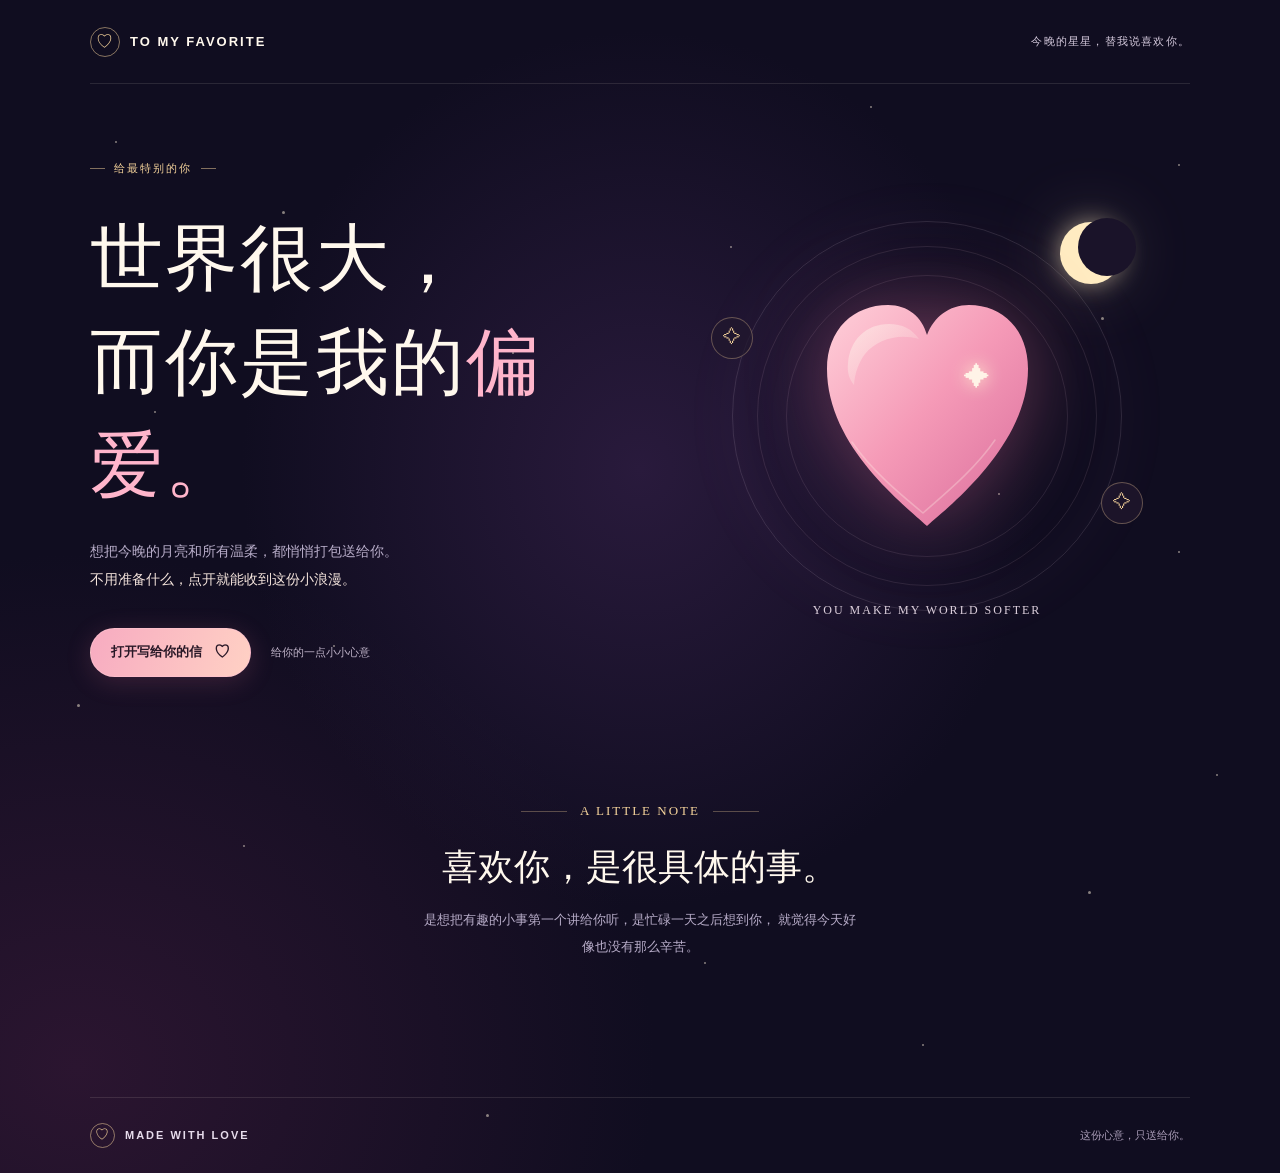
==== index.html @ 33c18d9c "Add files via upload" ====
<!doctype html>
<html lang="zh-CN">
  <head>
    <meta charset="utf-8">
    <meta name="viewport" content="width=device-width, initial-scale=1">
    <meta name="theme-color" content="#100d20">
    <meta
      name="description"
      content="给最喜欢的你，一封没有期限的情书。"
    >
    <meta property="og:type" content="website">
    <meta property="og:locale" content="zh_CN">
    <meta property="og:title" content="给最喜欢的你 · 一封情书">
    <meta property="og:description" content="世界很大，而你是我的偏爱。打开这封信，收下一点只属于你的浪漫。">
    <meta name="twitter:card" content="summary">
    <meta name="twitter:title" content="给最喜欢的你 · 一封情书">
    <meta name="twitter:description" content="世界很大，而你是我的偏爱。打开这封信，收下一点只属于你的浪漫。">
    <link rel="icon" type="image/svg+xml" href="./favicon.svg">
    <title>给最喜欢的你 · 一封情书</title>
    <style>
      :root {
        color-scheme: dark;
        --night: #100d20;
        --night-soft: #17132a;
        --cream: #fff8ed;
        --muted: #b8adc9;
        --pink: #ffb5cb;
        --rose: #f278a2;
        --gold: #f5d39b;
      }

      *,
      *::before,
      *::after {
        box-sizing: border-box;
      }

      html {
        scroll-behavior: smooth;
      }

      body {
        min-width: 320px;
        min-height: 100vh;
        margin: 0;
        overflow-x: hidden;
        background:
          radial-gradient(ellipse at 50% 40%, #291a3c 0, transparent 44%),
          radial-gradient(ellipse at 6% 91%, #2b1530 0, transparent 34%),
          var(--night);
        color: var(--cream);
        font-family:
          "PingFang SC", "Microsoft YaHei", "Noto Sans CJK SC", sans-serif;
        -webkit-font-smoothing: antialiased;
      }

      button,
      a {
        font: inherit;
      }

      button {
        color: inherit;
      }

      a {
        color: inherit;
        text-decoration: none;
      }

      .page {
        position: relative;
        isolation: isolate;
        min-height: 100vh;
        overflow: hidden;
      }

      .starfield {
        position: absolute;
        z-index: -1;
        inset: 0;
        overflow: hidden;
        pointer-events: none;
      }

      .starfield i {
        position: absolute;
        width: var(--size, 2px);
        height: var(--size, 2px);
        border-radius: 50%;
        background: #fff4de;
        opacity: var(--opacity, 0.5);
        animation: twinkle var(--duration, 3s) ease-in-out infinite alternate;
        animation-delay: var(--delay, 0s);
      }

      .starfield i:nth-child(1) { top: 12%; left: 9%; --size: 2px; --duration: 2.9s; }
      .starfield i:nth-child(2) { top: 18%; left: 22%; --size: 3px; --duration: 3.7s; }
      .starfield i:nth-child(3) { top: 9%; left: 68%; --size: 2px; --duration: 2.6s; }
      .starfield i:nth-child(4) { top: 27%; left: 86%; --size: 3px; --duration: 3.1s; }
      .starfield i:nth-child(5) { top: 35%; left: 12%; --size: 2px; --duration: 3.4s; }
      .starfield i:nth-child(6) { top: 47%; left: 92%; --size: 2px; --duration: 2.7s; }
      .starfield i:nth-child(7) { top: 60%; left: 6%; --size: 3px; --duration: 3.9s; }
      .starfield i:nth-child(8) { top: 72%; left: 19%; --size: 2px; --duration: 3s; }
      .starfield i:nth-child(9) { top: 76%; left: 85%; --size: 3px; --duration: 2.8s; }
      .starfield i:nth-child(10) { top: 89%; left: 72%; --size: 2px; --duration: 3.5s; }
      .starfield i:nth-child(11) { top: 42%; left: 78%; --size: 2px; --duration: 4.2s; }
      .starfield i:nth-child(12) { top: 95%; left: 38%; --size: 3px; --duration: 2.7s; }
      .starfield i:nth-child(13) { top: 14%; left: 92%; --size: 2px; --duration: 3.8s; }
      .starfield i:nth-child(14) { top: 55%; left: 26%; --size: 2px; --duration: 3.2s; }
      .starfield i:nth-child(15) { top: 30%; left: 40%; --size: 2px; --duration: 2.4s; }
      .starfield i:nth-child(16) { top: 82%; left: 55%; --size: 2px; --duration: 3.6s; }
      .starfield i:nth-child(17) { top: 21%; left: 57%; --size: 2px; --duration: 2.8s; }
      .starfield i:nth-child(18) { top: 66%; left: 95%; --size: 2px; --duration: 4.1s; }

      .petal {
        position: fixed;
        top: -8vh;
        left: var(--left);
        z-index: -1;
        width: var(--size);
        height: calc(var(--size) * 0.68);
        border-radius: 100% 0 100% 0;
        background: linear-gradient(135deg, #ffe3dfd9, #ee9abb78);
        box-shadow: 0 0 12px #f4b4cc36;
        opacity: 0;
        animation: petal-fall var(--duration) linear var(--delay) infinite;
        pointer-events: none;
      }

      .petal--one {
        --left: 12%;
        --size: 10px;
        --duration: 19s;
        --delay: -4s;
      }

      .petal--two {
        --left: 28%;
        --size: 7px;
        --duration: 24s;
        --delay: -15s;
      }

      .petal--three {
        --left: 46%;
        --size: 11px;
        --duration: 22s;
        --delay: -9s;
      }

      .petal--four {
        --left: 63%;
        --size: 8px;
        --duration: 26s;
        --delay: -19s;
      }

      .petal--five {
        --left: 79%;
        --size: 10px;
        --duration: 21s;
        --delay: -12s;
      }

      .petal--six {
        --left: 94%;
        --size: 7px;
        --duration: 25s;
        --delay: -6s;
      }

      @keyframes petal-fall {
        0% {
          opacity: 0;
          transform: translate3d(0, -5vh, 0) rotate(0deg);
        }
        12% { opacity: 0.7; }
        50% {
          transform: translate3d(35px, 52vh, 0) rotate(210deg);
        }
        88% { opacity: 0.5; }
        100% {
          opacity: 0;
          transform: translate3d(-24px, 112vh, 0) rotate(390deg);
        }
      }

      .shooting-star {
        position: absolute;
        top: var(--top, 21%);
        left: var(--left, 70%);
        width: var(--length, 78px);
        height: 1px;
        background: linear-gradient(90deg, transparent, #fff3d9);
        opacity: 0;
        transform: rotate(var(--angle, -35deg));
        animation: shooting-star var(--duration, 12s) ease-in-out infinite;
        animation-delay: var(--delay, 0s);
        pointer-events: none;
      }

      .shooting-star--two {
        --top: 34%;
        --left: 17%;
        --length: 60px;
        --angle: 38deg;
        --duration: 15s;
        --delay: -5s;
        --travel-x: 205px;
        --travel-y: 125px;
      }

      .shooting-star--three {
        --top: 57%;
        --left: 78%;
        --length: 92px;
        --duration: 17s;
        --delay: -9s;
        --travel-x: -215px;
        --travel-y: 145px;
      }

      .shooting-star--four {
        --top: 81%;
        --left: 45%;
        --length: 54px;
        --angle: 38deg;
        --duration: 19s;
        --delay: -13s;
        --travel-x: 170px;
        --travel-y: 105px;
      }

      .shooting-star::after {
        position: absolute;
        top: -2px;
        right: 0;
        width: 5px;
        height: 5px;
        border-radius: 50%;
        background: #fff4da;
        box-shadow: 0 0 12px 3px #ffe6bf;
        content: "";
      }

      @keyframes shooting-star {
        0%,
        73% { opacity: 0; transform: translate(0, 0) rotate(var(--angle, -35deg)); }
        75% { opacity: 1; }
        81% {
          opacity: 0;
          transform: translate(var(--travel-x, -190px), var(--travel-y, 130px)) rotate(var(--angle, -35deg));
        }
        100% { opacity: 0; }
      }

      @keyframes twinkle {
        from { opacity: 0.2; transform: scale(0.75); }
        to { opacity: 0.95; transform: scale(1.25); }
      }

      .site-header,
      .hero,
      .footer {
        width: min(1100px, calc(100% - 64px));
        margin-inline: auto;
      }

      .site-header {
        display: flex;
        min-height: 84px;
        align-items: center;
        justify-content: space-between;
        border-bottom: 1px solid #fff2e41c;
      }

      .wordmark {
        display: inline-flex;
        align-items: center;
        gap: 10px;
        color: var(--cream);
        font-size: 13px;
        font-weight: 600;
        letter-spacing: 2px;
      }

      .wordmark-symbol {
        display: grid;
        width: 30px;
        height: 30px;
        place-items: center;
        border: 1px solid #f5d39b85;
        border-radius: 50%;
        color: var(--gold);
        font-family: Georgia, serif;
        font-size: 17px;
        font-weight: 400;
      }

      .header-note {
        color: #d4c9dc;
        font-size: 11px;
        letter-spacing: 1.2px;
      }

      .hero {
        display: grid;
        min-height: 660px;
        grid-template-columns: 1fr 0.96fr;
        align-items: center;
        gap: 26px;
        padding-block: 45px 64px;
      }

      .hero-copy {
        position: relative;
        z-index: 1;
        padding-block: 26px;
        animation: gentle-arrival 900ms both;
      }

      .hero-copy > * {
        animation: gentle-arrival 800ms both;
      }

      .hero-copy > :nth-child(1) { animation-delay: 80ms; }
      .hero-copy > :nth-child(2) { animation-delay: 180ms; }
      .hero-copy > :nth-child(3) { animation-delay: 300ms; }
      .hero-copy > :nth-child(4) { animation-delay: 420ms; }

      @keyframes gentle-arrival {
        from {
          opacity: 0;
          transform: translateY(14px);
        }
        to {
          opacity: 1;
          transform: translateY(0);
        }
      }

      .eyebrow {
        display: inline-flex;
        align-items: center;
        gap: 9px;
        margin: 0;
        color: var(--gold);
        font-size: 11px;
        letter-spacing: 2px;
      }

      .eyebrow::before,
      .eyebrow::after {
        width: 15px;
        height: 1px;
        background: #f5d39b80;
        content: "";
      }

      h1 {
        margin: 31px 0 19px;
        color: var(--cream);
        font-family: "Songti SC", "STSong", "Noto Serif CJK SC", serif;
        font-size: clamp(45px, 6.1vw, 73px);
        font-weight: 500;
        letter-spacing: 0.03em;
        line-height: 1.42;
      }

      h1 span {
        color: var(--pink);
      }

      .hero-description {
        max-width: 365px;
        margin: 0;
        color: var(--muted);
        font-size: 14px;
        line-height: 2;
      }

      .hero-description strong {
        color: #f4e4dc;
        font-weight: 500;
      }

      .hero-actions {
        display: flex;
        align-items: center;
        gap: 20px;
        margin-top: 35px;
      }

      .letter-button {
        display: inline-flex;
        min-height: 49px;
        align-items: center;
        justify-content: center;
        gap: 12px;
        padding: 0 20px;
        border: 1px solid #ffc3d1a3;
        border-radius: 999px;
        background: linear-gradient(110deg, #f7abc1, #ffd1c4);
        box-shadow: 0 5px 26px #ee7c9b2c;
        color: #291827;
        cursor: pointer;
        font-size: 13px;
        font-weight: 600;
        transition:
          transform 180ms ease,
          box-shadow 180ms ease;
      }

      .letter-button:hover {
        transform: translateY(-2px);
        box-shadow: 0 8px 32px #ee7c9b4d;
      }

      .letter-button span {
        font-size: 16px;
      }

      .hero-hint {
        color: #c1b5ca;
        font-size: 11px;
      }

      .artwork {
        position: relative;
        display: grid;
        min-height: 450px;
        place-items: center;
      }

      .halo {
        position: absolute;
        width: min(88%, 390px);
        aspect-ratio: 1;
        border: 1px solid #f7d7ed22;
        border-radius: 50%;
        box-shadow:
          0 0 65px #ef9fc30a,
          inset 0 0 60px #ef9fc30a;
        animation: halo-breathe 6s ease-in-out infinite;
      }

      @keyframes halo-breathe {
        0%,
        100% {
          opacity: 0.65;
          transform: scale(0.98);
        }
        50% {
          opacity: 1;
          transform: scale(1.025);
        }
      }

      .halo::before,
      .halo::after {
        position: absolute;
        border: 1px solid #f7d7ed1a;
        border-radius: 50%;
        content: "";
        inset: 24px;
      }

      .halo::after {
        inset: 53px;
      }

      .moon {
        position: absolute;
        top: 7%;
        right: 13%;
        width: 62px;
        height: 62px;
        border-radius: 50%;
        background: #ffebc1;
        box-shadow:
          0 0 24px #ffebc18c,
          0 0 75px #ffebc139;
      }

      .moon::after {
        position: absolute;
        top: -4px;
        left: 18px;
        width: 58px;
        height: 58px;
        border-radius: 50%;
        background: #1a1329;
        content: "";
      }

      .heart-wrap {
        position: relative;
        z-index: 1;
        display: grid;
        width: 240px;
        height: 270px;
        place-items: center;
        animation: heart-float 5s ease-in-out infinite;
      }

      .heart-wrap svg {
        width: 100%;
        height: 100%;
        overflow: visible;
        filter: drop-shadow(0 0 40px #f178a161);
      }

      .heart-glint {
        position: absolute;
        top: 30%;
        right: 23%;
        width: 28px;
        height: 28px;
        color: #fff3e7;
        font-size: 26px;
        text-shadow: 0 0 17px #fff0d1;
      }

      .float-star {
        position: absolute;
        z-index: 2;
        display: grid;
        width: 42px;
        height: 42px;
        place-items: center;
        border: 1px solid #f5d39b55;
        border-radius: 50%;
        background: #21182dbb;
        color: var(--gold);
        cursor: pointer;
        font-size: 18px;
        transition:
          transform 160ms ease,
          background 160ms ease,
          box-shadow 160ms ease;
      }

      .float-star:hover,
      .float-star:focus-visible {
        transform: scale(1.15);
        background: #493047;
        box-shadow: 0 0 22px #f5d39b3d;
        outline: none;
      }

      .float-star--one {
        top: 28%;
        left: 9%;
      }

      .float-star--two {
        right: 9%;
        bottom: 26%;
      }

      .art-caption {
        position: absolute;
        bottom: 5%;
        left: 50%;
        width: max-content;
        color: #ddd0dd;
        font-family: Georgia, "Songti SC", serif;
        font-size: 12px;
        letter-spacing: 2px;
        transform: translateX(-50%);
      }

      .star-message {
        position: absolute;
        z-index: 3;
        top: 15%;
        left: 50%;
        width: max-content;
        max-width: min(250px, 75vw);
        padding: 10px 14px;
        border: 1px solid #f5d39b4d;
        border-radius: 6px;
        background: #21182df2;
        color: var(--cream);
        font-size: 12px;
        line-height: 1.7;
        opacity: 0;
        pointer-events: none;
        transform: translate(-50%, 7px);
        transition:
          opacity 180ms ease,
          transform 180ms ease;
      }

      .star-message.is-visible {
        opacity: 1;
        transform: translate(-50%, 0);
      }

      .star-message::before {
        margin-right: 7px;
        color: var(--gold);
        content: "✦";
      }

      .star-message::after {
        margin-left: 7px;
        color: var(--pink);
        content: "♡";
      }

      @keyframes heart-float {
        0%,
        100% { transform: translateY(0) rotate(-3deg); }
        50% { transform: translateY(-12px) rotate(1deg); }
      }

      .letter-section {
        display: grid;
        min-height: 330px;
        place-items: center;
        padding: 0 24px 100px;
        text-align: center;
      }

      .letter-card {
        position: relative;
        width: min(590px, 100%);
        padding: 0;
        border: 0;
        background: transparent;
        color: var(--cream);
        text-align: center;
      }

      .letter-rule {
        display: flex;
        align-items: center;
        justify-content: center;
        gap: 13px;
        color: var(--gold);
        font-family: Georgia, serif;
        font-size: 13px;
        letter-spacing: 2px;
      }

      .letter-rule::before,
      .letter-rule::after {
        width: 46px;
        height: 1px;
        background: #f5d39b50;
        content: "";
      }

      .letter-card h2 {
        margin: 24px 0 14px;
        font-family: "Songti SC", "STSong", "Noto Serif CJK SC", serif;
        font-size: clamp(27px, 4vw, 36px);
        font-weight: 500;
      }

      .letter-card p {
        max-width: 440px;
        margin: 0 auto;
        color: var(--muted);
        font-size: 13px;
        line-height: 2.1;
      }

      .footer {
        display: flex;
        min-height: 76px;
        align-items: center;
        justify-content: space-between;
        gap: 16px;
        border-top: 1px solid #fff2e41c;
        color: #a89bb6;
        font-size: 11px;
      }

      .footer .wordmark {
        color: #e7dcec;
        font-size: 11px;
      }

      .footer .wordmark-symbol {
        width: 25px;
        height: 25px;
        font-size: 14px;
      }

      .letter-dialog {
        width: min(490px, calc(100% - 34px));
        max-width: none;
        max-height: min(84vh, 720px);
        padding: 0;
        overflow: auto;
        border: 1px solid #f8c5d255;
        border-radius: 13px;
        background:
          radial-gradient(ellipse at 50% 0%, #65445b7a, transparent 58%),
          #1a1429;
        box-shadow: 0 26px 100px #05030ccc;
        color: var(--cream);
      }

      .letter-dialog::backdrop {
        background: #080610d9;
        backdrop-filter: blur(6px);
      }

      .letter-dialog-inner {
        position: relative;
        padding: 42px clamp(24px, 8vw, 47px) 38px;
        text-align: center;
      }

      .envelope-scene {
        display: grid;
        min-height: 245px;
        place-items: center;
        opacity: 1;
        transform: translateY(0) scale(1);
        transition:
          opacity 280ms ease,
          transform 280ms ease;
      }

      .envelope {
        position: relative;
        width: min(280px, 82vw);
        height: 174px;
        perspective: 800px;
        filter: drop-shadow(0 18px 26px #08061070);
      }

      .envelope-paper {
        position: absolute;
        z-index: 1;
        right: 13%;
        bottom: 12px;
        left: 13%;
        display: grid;
        height: 125px;
        align-content: start;
        justify-items: center;
        gap: 14px;
        padding-top: 20px;
        border: 1px solid #f4dce6;
        border-radius: 3px 3px 0 0;
        background: linear-gradient(150deg, #fffaf3, #f2dce7);
        color: #704353;
        transform: translateY(0);
        transition: transform 650ms cubic-bezier(0.2, 0.75, 0.3, 1);
      }

      .envelope-paper span {
        font-family: "Songti SC", "STSong", serif;
        font-size: 19px;
      }

      .envelope-paper i {
        width: 55%;
        height: 1px;
        background: #c89aa9;
      }

      .envelope-postmark {
        position: absolute;
        top: 12px;
        right: 12px;
        display: grid;
        width: 27px;
        height: 27px;
        place-items: center;
        border: 1px solid #bc5478a8;
        border-radius: 50%;
        color: #bc5478;
        font-family: Georgia, serif;
        font-size: 12px;
        transform: rotate(12deg);
      }

      .envelope-back {
        position: absolute;
        z-index: 2;
        inset: 34px 0 0;
        border-radius: 4px;
        background: linear-gradient(145deg, #f0abc1, #df819f);
        clip-path: polygon(0 0, 50% 48%, 100% 0, 100% 100%, 0 100%);
      }

      .envelope-front {
        position: absolute;
        z-index: 3;
        inset: 34px 0 0;
        overflow: hidden;
        border-radius: 4px;
        background: linear-gradient(155deg, #ffc4cf, #ed9bb6);
        clip-path: polygon(0 0, 50% 54%, 100% 0, 100% 100%, 0 100%);
      }

      .envelope-front::after {
        position: absolute;
        top: -48%;
        left: 50%;
        width: 1px;
        height: 130%;
        background: #a9517552;
        content: "";
        transform: rotate(45deg);
      }

      .envelope-flap {
        position: absolute;
        z-index: 4;
        top: 34px;
        left: 0;
        width: 100%;
        height: 86px;
        border-radius: 4px 4px 0 0;
        background: linear-gradient(140deg, #ffd1d4, #f6b4c4);
        clip-path: polygon(0 0, 100% 0, 50% 100%);
        transform: rotateX(0);
        transform-origin: top center;
        backface-visibility: hidden;
        transition:
          transform 500ms ease,
          z-index 0ms 250ms;
      }

      .envelope-seal {
        position: absolute;
        z-index: 5;
        top: 87px;
        left: 50%;
        display: grid;
        width: 35px;
        height: 35px;
        place-items: center;
        border: 1px solid #fff0e9a8;
        border-radius: 50%;
        background: #bc5478;
        color: #fff5ec;
        font-family: Georgia, serif;
        font-size: 17px;
        transform: translateX(-50%);
        transition:
          opacity 180ms ease,
          transform 300ms ease;
      }

      .letter-dialog[data-stage="flap-open"] .envelope-flap,
      .letter-dialog[data-stage="paper-rising"] .envelope-flap,
      .letter-dialog[data-stage="revealed"] .envelope-flap {
        z-index: 0;
        transform: rotateX(180deg);
        transition:
          transform 500ms ease,
          z-index 0ms;
      }

      .letter-dialog[data-stage="flap-open"] .envelope-seal,
      .letter-dialog[data-stage="paper-rising"] .envelope-seal,
      .letter-dialog[data-stage="revealed"] .envelope-seal {
        opacity: 0;
        transform: translate(-50%, 8px) scale(0.75);
      }

      .letter-dialog[data-stage="paper-rising"] .envelope-paper,
      .letter-dialog[data-stage="revealed"] .envelope-paper {
        transform: translateY(-88px);
      }

      .letter-dialog[data-stage="revealed"] .envelope-scene {
        position: absolute;
        z-index: 0;
        inset: 35px 0 auto;
        min-height: 190px;
        pointer-events: none;
        opacity: 0;
        transform: translateY(-14px) scale(0.94);
      }

      .letter-content {
        position: relative;
        z-index: 1;
        max-height: 0;
        overflow: hidden;
        opacity: 0;
        transform: translateY(12px);
        transition:
          max-height 700ms ease,
          opacity 420ms ease,
          transform 420ms ease;
      }

      .letter-dialog[data-stage="revealed"] .letter-content {
        max-height: 1400px;
        opacity: 1;
        transform: translateY(0);
      }

      .close-dialog {
        position: absolute;
        z-index: 2;
        top: 13px;
        right: 15px;
        display: grid;
        width: 34px;
        height: 34px;
        place-items: center;
        border: 1px solid #fff2e433;
        border-radius: 50%;
        background: transparent;
        color: #e5dbe8;
        cursor: pointer;
        font-size: 19px;
      }

      .letter-seal {
        display: grid;
        width: 45px;
        height: 45px;
        margin: 0 auto 20px;
        place-items: center;
        border: 1px solid #f5d39b88;
        border-radius: 50%;
        color: var(--pink);
        font-family: Georgia, serif;
        font-size: 20px;
      }

      .letter-dialog .letter-kicker {
        margin: 0 0 13px;
        color: var(--gold);
        font-size: 10px;
        letter-spacing: 2.5px;
      }

      .letter-date {
        margin: -3px 0 21px;
        color: #a99bb2;
        font-size: 10px;
        letter-spacing: 1.1px;
      }

      .letter-dialog h2 {
        margin: 0 0 26px;
        font-family: "Songti SC", "STSong", "Noto Serif CJK SC", serif;
        font-size: 28px;
        font-weight: 500;
      }

      .letter-body {
        color: #e2d6e5;
        font-family: "Songti SC", "STSong", "Noto Serif CJK SC", serif;
        font-size: 14px;
        line-height: 2.3;
        text-align: left;
      }

      .letter-body p {
        margin: 0 0 15px;
      }

      .letter-signature {
        margin-top: 24px;
        color: var(--pink);
        font-family: "Songti SC", "STSong", serif;
        font-size: 15px;
        line-height: 1.9;
        text-align: right;
      }

      .letter-signature span {
        color: #aa9ab5;
        font-size: 11px;
      }

      .dialog-heart {
        display: inline-block;
        margin-top: 13px;
        color: var(--pink);
        font-size: 18px;
        animation: heartbeat 1.8s ease-in-out infinite;
      }

      .keep-note {
        display: flex;
        min-height: 42px;
        align-items: center;
        justify-content: center;
        gap: 8px;
        margin: 25px auto 0;
        padding: 0 16px;
        border: 1px solid #f5b7ca6b;
        border-radius: 999px;
        background: #f5b7ca12;
        color: #ffd6e0;
        cursor: pointer;
        font-size: 12px;
        transition:
          background 180ms ease,
          transform 180ms ease;
      }

      .keep-note:hover {
        transform: translateY(-2px);
        background: #f5b7ca24;
      }

      .keep-note:disabled {
        cursor: default;
      }

      .heart-burst {
        position: fixed;
        z-index: 20;
        color: var(--pink);
        font-size: 18px;
        pointer-events: none;
        animation: heart-burst 900ms ease-out forwards;
      }

      @keyframes heart-burst {
        0% { opacity: 0; transform: translate(0, 0) scale(0.5) rotate(0); }
        18% { opacity: 1; }
        100% { opacity: 0; transform: translate(var(--drift), -85px) scale(1.2) rotate(var(--turn)); }
      }

      @keyframes heartbeat {
        0%,
        100% { transform: scale(1); }
        12% { transform: scale(1.2); }
        24% { transform: scale(1); }
        36% { transform: scale(1.13); }
      }

      @media (max-width: 720px) {
        .site-header,
        .hero,
        .footer {
          width: calc(100% - 40px);
        }

        .site-header {
          min-height: 68px;
        }

        .header-note {
          font-size: 10px;
          letter-spacing: 0.4px;
        }

        .hero {
          min-height: auto;
          grid-template-columns: 1fr;
          gap: 1px;
          padding-block: 62px 20px;
        }

        .hero-copy {
          padding: 0;
          text-align: center;
        }

        .hero-description {
          margin-inline: auto;
        }

        h1 {
          margin-block: 25px 16px;
          font-size: clamp(41px, 10.5vw, 65px);
          letter-spacing: 0.02em;
        }

        .hero-actions {
          justify-content: center;
          margin-top: 27px;
        }

        .artwork {
          min-height: 370px;
        }

        .halo {
          width: min(78%, 330px);
        }

        .heart-wrap {
          width: 207px;
          height: 232px;
        }

        .moon {
          right: 16%;
          width: 48px;
          height: 48px;
        }

        .moon::after {
          left: 14px;
          width: 45px;
          height: 45px;
        }

        .float-star--one {
          left: 7%;
        }

        .float-star--two {
          right: 7%;
        }

        .letter-section {
          min-height: 300px;
          padding-bottom: 75px;
        }
      }

      @media (max-width: 400px) {
        .site-header,
        .hero,
        .footer {
          width: calc(100% - 32px);
        }

        .hero-actions {
          flex-direction: column;
          gap: 12px;
        }

        .artwork {
          min-height: 335px;
        }

        .heart-wrap {
          width: 185px;
          height: 213px;
        }

        .footer {
          align-items: flex-start;
          flex-direction: column;
          justify-content: center;
          padding-block: 18px;
        }
      }

    </style>
  </head>
  <body>
    <div class="page">
      <div class="starfield" aria-hidden="true">
        <i></i><i></i><i></i><i></i><i></i><i></i>
        <i></i><i></i><i></i><i></i><i></i><i></i>
        <i></i><i></i><i></i><i></i><i></i><i></i>
        <span class="petal petal--one"></span>
        <span class="petal petal--two"></span>
        <span class="petal petal--three"></span>
        <span class="petal petal--four"></span>
        <span class="petal petal--five"></span>
        <span class="petal petal--six"></span>
        <span class="shooting-star shooting-star--one"></span>
        <span class="shooting-star shooting-star--two"></span>
        <span class="shooting-star shooting-star--three"></span>
        <span class="shooting-star shooting-star--four"></span>
      </div>

      <header class="site-header">
        <a class="wordmark" href="#top" aria-label="回到首页">
          <span class="wordmark-symbol" aria-hidden="true">♡</span>
          <span>TO MY FAVORITE</span>
        </a>
        <span class="header-note">今晚的星星，替我说喜欢你。</span>
      </header>

      <main id="top">
        <section class="hero" aria-labelledby="hero-title">
          <div class="hero-copy">
            <p class="eyebrow">给最特别的你</p>
            <h1 id="hero-title">世界很大，<br>而你是我的<span>偏爱。</span></h1>
            <p class="hero-description">
              想把今晚的月亮和所有温柔，都悄悄打包送给你。<br>
              <strong>不用准备什么，点开就能收到这份小浪漫。</strong>
            </p>
            <div class="hero-actions">
              <button class="letter-button" type="button" id="open-letter">
                打开写给你的信 <span aria-hidden="true">♡</span>
              </button>
              <span class="hero-hint">给你的一点小小心意</span>
            </div>
          </div>

          <div class="artwork">
            <div class="halo" aria-hidden="true"></div>
            <div class="moon" aria-hidden="true"></div>
            <div class="heart-wrap" aria-hidden="true">
              <svg viewBox="0 0 240 270" role="presentation">
                <defs>
                  <linearGradient id="heart-gradient" x1="0" x2="1" y1="0" y2="1">
                    <stop offset="0%" stop-color="#ffd0d9" />
                    <stop offset="48%" stop-color="#f59ab7" />
                    <stop offset="100%" stop-color="#d96c9b" />
                  </linearGradient>
                  <linearGradient id="shine-gradient" x1="0" x2="1" y1="0" y2="1">
                    <stop offset="0%" stop-color="#fff8ed" stop-opacity=".72" />
                    <stop offset="100%" stop-color="#fff8ed" stop-opacity="0" />
                  </linearGradient>
                </defs>
                <path
                  d="M120 245C99 225 20 166 20 88 20 48 47 24 81 24c20 0 34 12 39 30 7-18 22-30 42-30 34 0 59 25 59 64 0 75-77 136-101 157Z"
                  fill="url(#heart-gradient)"
                />
                <path
                  d="M41 82c2-23 18-39 41-39 13 0 23 5 30 15-20-6-42 0-54 15-6 8-10 18-11 31-5-6-7-13-6-22Z"
                  fill="url(#shine-gradient)"
                  opacity=".76"
                />
                <path
                  d="M45 161c19 28 48 52 71 71 24-21 53-45 72-73"
                  fill="none"
                  stroke="#fff4e8"
                  stroke-linecap="round"
                  stroke-opacity=".3"
                  stroke-width="1.5"
                />
              </svg>
              <span class="heart-glint">✦</span>
            </div>
            <button
              class="float-star float-star--one"
              type="button"
              data-message="希望你今天也有一个，被温柔接住的瞬间。"
              aria-label="点亮星星，看看一份小惊喜"
            >✧</button>
            <button
              class="float-star float-star--two"
              type="button"
              data-message="偷偷许个愿：以后每个重要日子，都陪你一起过。"
              aria-label="点亮另一颗星星，看看一份小惊喜"
            >✧</button>
            <div class="star-message" role="status" aria-live="polite"></div>
            <span class="art-caption">YOU MAKE MY WORLD SOFTER</span>
          </div>
        </section>

        <section class="letter-section" aria-labelledby="little-note-title">
          <div class="letter-card">
            <div class="letter-rule">A LITTLE NOTE</div>
            <h2 id="little-note-title">喜欢你，是很具体的事。</h2>
            <p>
              是想把有趣的小事第一个讲给你听，是忙碌一天之后想到你，
              就觉得今天好像也没有那么辛苦。
            </p>
          </div>
        </section>
      </main>

      <footer class="footer">
        <a class="wordmark" href="#top" aria-label="回到页面顶部">
          <span class="wordmark-symbol" aria-hidden="true">♡</span>
          <span>MADE WITH LOVE</span>
        </a>
        <span>这份心意，只送给你。</span>
      </footer>
    </div>

    <dialog class="letter-dialog" id="love-letter" aria-labelledby="letter-title">
      <div class="letter-dialog-inner">
        <button class="close-dialog" type="button" aria-label="关闭情书">×</button>
        <div class="envelope-scene" aria-hidden="true">
          <div class="envelope">
            <div class="envelope-paper">
              <span>给你的一封信</span><i></i><i></i><b class="envelope-postmark">♡</b>
            </div>
            <div class="envelope-back"></div>
            <div class="envelope-front"></div>
            <div class="envelope-flap"></div>
            <div class="envelope-seal">♡</div>
          </div>
        </div>
        <div class="letter-content" inert>
          <div class="letter-seal" aria-hidden="true">♡</div>
          <p class="letter-kicker">A LETTER FOR YOU</p>
          <h2 id="letter-title">给最喜欢的你</h2>
          <p class="letter-date">写于 <span id="letter-date"></span> · 仅此一份</p>
          <div class="letter-body">
            <p>见字如面：</p>
            <p>
              其实有些话，说出口会害羞，所以我把它们放进这封小小的信里。
            </p>
            <p>
              遇见你之后，普通的日子也变得闪闪发亮。会期待和你分享晚餐，
              分享路边的小花，还有那些没什么了不起、但只想说给你听的小事。
            </p>
            <p>
              我不太会说多么厉害的话，只想让你知道：你的开心值得被珍惜，
              你的疲惫可以有地方安放，而我的偏爱，今天和以后都会留给你。
            </p>
            <p>所以今天也要记得，你一直都很值得被爱。</p>
          </div>
          <div class="letter-signature">
            永远站在你这边的人<br>
            <span>此刻，和每一个想你的时刻</span>
          </div>
          <span class="dialog-heart" aria-hidden="true">♥</span>
          <button class="keep-note" type="button">
            把这颗心收好 <span aria-hidden="true">♡</span>
          </button>
        </div>
      </div>
    </dialog>

    <script>
      const letterDialog = document.querySelector("#love-letter");
      const openLetterButton = document.querySelector("#open-letter");
      const closeLetterButton = document.querySelector(".close-dialog");
      const letterContent = document.querySelector(".letter-content");
      const keepNoteButton = document.querySelector(".keep-note");
      const starMessage = document.querySelector(".star-message");
      let messageTimeout;
      let envelopeTimeout;
      let closeAfterBurstTimeout;

      document.querySelector("#letter-date").textContent =
        new Intl.DateTimeFormat("zh-CN", {
          year: "numeric",
          month: "long",
          day: "numeric",
        }).format(new Date());

      openLetterButton.addEventListener("click", () => {
        window.clearTimeout(envelopeTimeout);
        letterContent.inert = true;
        letterDialog.dataset.stage = "sealed";
        letterDialog.showModal();

        envelopeTimeout = window.setTimeout(() => {
          letterDialog.dataset.stage = "flap-open";
          envelopeTimeout = window.setTimeout(() => {
            letterDialog.dataset.stage = "paper-rising";
            envelopeTimeout = window.setTimeout(() => {
              letterDialog.dataset.stage = "revealed";
              letterContent.inert = false;
            }, 650);
          }, 480);
        }, 180);
      });

      closeLetterButton.addEventListener("click", () => {
        letterDialog.close();
      });

      keepNoteButton.addEventListener("click", () => {
        if (keepNoteButton.disabled) {
          return;
        }

        keepNoteButton.disabled = true;
        keepNoteButton.innerHTML = '收到啦，放进心里 <span aria-hidden="true">♥</span>';
        const buttonBounds = keepNoteButton.getBoundingClientRect();

        for (let index = 0; index < 7; index += 1) {
          const heart = document.createElement("span");
          heart.className = "heart-burst";
          heart.setAttribute("aria-hidden", "true");
          heart.textContent = index % 2 === 0 ? "♥" : "♡";
          heart.style.left = `${buttonBounds.left + buttonBounds.width / 2}px`;
          heart.style.top = `${buttonBounds.top + 8}px`;
          heart.style.setProperty("--drift", `${(index - 3) * 20}px`);
          heart.style.setProperty("--turn", `${(index - 3) * 18}deg`);
          document.body.append(heart);
          window.setTimeout(() => heart.remove(), 950);
        }

        window.clearTimeout(closeAfterBurstTimeout);
        closeAfterBurstTimeout = window.setTimeout(() => {
          letterDialog.close();
        }, 850);
      });

      letterDialog.addEventListener("close", () => {
        window.clearTimeout(envelopeTimeout);
        window.clearTimeout(closeAfterBurstTimeout);
        keepNoteButton.disabled = false;
        keepNoteButton.innerHTML = '把这颗心收好 <span aria-hidden="true">♡</span>';
        letterContent.inert = true;
        letterDialog.dataset.stage = "sealed";
      });

      letterDialog.addEventListener("click", (event) => {
        if (event.target === letterDialog) {
          letterDialog.close();
        }
      });

      document.querySelectorAll(".float-star").forEach((star) => {
        star.addEventListener("click", () => {
          window.clearTimeout(messageTimeout);
          starMessage.textContent = star.dataset.message;
          starMessage.classList.add("is-visible");
          messageTimeout = window.setTimeout(() => {
            starMessage.classList.remove("is-visible");
          }, 3200);
        });
      });
    </script>
  </body>
</html>
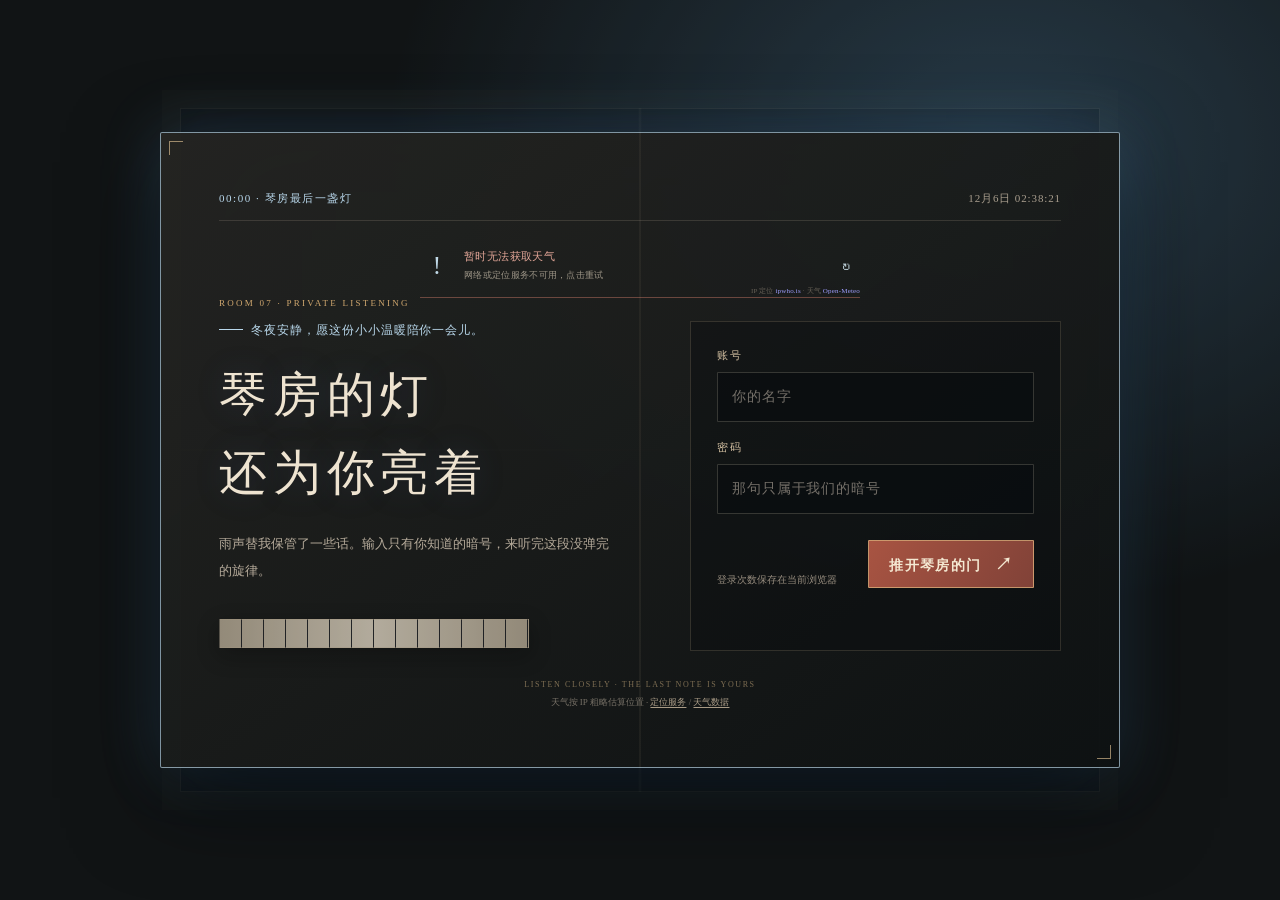
==== commit 9396e938: "Add files via upload" ====
--- a/index.html
+++ b/index.html
@@ -3,1157 +3,34 @@
   <head>
     <meta charset="utf-8">
     <meta name="viewport" content="width=device-width, initial-scale=1">
-    <meta name="theme-color" content="#100d20">
+    <meta name="theme-color" content="#241b1c">
     <meta
       name="description"
       content="给最喜欢的你，一封没有期限的情书。"
     >
     <meta property="og:type" content="website">
     <meta property="og:locale" content="zh_CN">
-    <meta property="og:title" content="给最喜欢的你 · 一封情书">
-    <meta property="og:description" content="世界很大，而你是我的偏爱。打开这封信，收下一点只属于你的浪漫。">
+    <meta property="og:title" content="雨停之前 · 留给你的秘密">
+    <meta property="og:description" content="一间旧琴房、一封没有寄出的信，还有只属于你的秘密。">
     <meta name="twitter:card" content="summary">
-    <meta name="twitter:title" content="给最喜欢的你 · 一封情书">
-    <meta name="twitter:description" content="世界很大，而你是我的偏爱。打开这封信，收下一点只属于你的浪漫。">
+    <meta name="twitter:title" content="雨停之前 · 留给你的秘密">
+    <meta name="twitter:description" content="一间旧琴房、一封没有寄出的信，还有只属于你的秘密。">
     <link rel="icon" type="image/svg+xml" href="./favicon.svg">
-    <title>给最喜欢的你 · 一封情书</title>
-    <style>
-      :root {
-        color-scheme: dark;
-        --night: #100d20;
-        --night-soft: #17132a;
-        --cream: #fff8ed;
-        --muted: #b8adc9;
-        --pink: #ffb5cb;
-        --rose: #f278a2;
-        --gold: #f5d39b;
-      }
-
-      *,
-      *::before,
-      *::after {
-        box-sizing: border-box;
-      }
-
-      html {
-        scroll-behavior: smooth;
-      }
-
-      body {
-        min-width: 320px;
-        min-height: 100vh;
-        margin: 0;
-        overflow-x: hidden;
-        background:
-          radial-gradient(ellipse at 50% 40%, #291a3c 0, transparent 44%),
-          radial-gradient(ellipse at 6% 91%, #2b1530 0, transparent 34%),
-          var(--night);
-        color: var(--cream);
-        font-family:
-          "PingFang SC", "Microsoft YaHei", "Noto Sans CJK SC", sans-serif;
-        -webkit-font-smoothing: antialiased;
-      }
-
-      button,
-      a {
-        font: inherit;
-      }
-
-      button {
-        color: inherit;
-      }
-
-      a {
-        color: inherit;
-        text-decoration: none;
-      }
-
-      .page {
-        position: relative;
-        isolation: isolate;
-        min-height: 100vh;
-        overflow: hidden;
-      }
-
-      .starfield {
-        position: absolute;
-        z-index: -1;
-        inset: 0;
-        overflow: hidden;
-        pointer-events: none;
-      }
-
-      .starfield i {
-        position: absolute;
-        width: var(--size, 2px);
-        height: var(--size, 2px);
-        border-radius: 50%;
-        background: #fff4de;
-        opacity: var(--opacity, 0.5);
-        animation: twinkle var(--duration, 3s) ease-in-out infinite alternate;
-        animation-delay: var(--delay, 0s);
-      }
-
-      .starfield i:nth-child(1) { top: 12%; left: 9%; --size: 2px; --duration: 2.9s; }
-      .starfield i:nth-child(2) { top: 18%; left: 22%; --size: 3px; --duration: 3.7s; }
-      .starfield i:nth-child(3) { top: 9%; left: 68%; --size: 2px; --duration: 2.6s; }
-      .starfield i:nth-child(4) { top: 27%; left: 86%; --size: 3px; --duration: 3.1s; }
-      .starfield i:nth-child(5) { top: 35%; left: 12%; --size: 2px; --duration: 3.4s; }
-      .starfield i:nth-child(6) { top: 47%; left: 92%; --size: 2px; --duration: 2.7s; }
-      .starfield i:nth-child(7) { top: 60%; left: 6%; --size: 3px; --duration: 3.9s; }
-      .starfield i:nth-child(8) { top: 72%; left: 19%; --size: 2px; --duration: 3s; }
-      .starfield i:nth-child(9) { top: 76%; left: 85%; --size: 3px; --duration: 2.8s; }
-      .starfield i:nth-child(10) { top: 89%; left: 72%; --size: 2px; --duration: 3.5s; }
-      .starfield i:nth-child(11) { top: 42%; left: 78%; --size: 2px; --duration: 4.2s; }
-      .starfield i:nth-child(12) { top: 95%; left: 38%; --size: 3px; --duration: 2.7s; }
-      .starfield i:nth-child(13) { top: 14%; left: 92%; --size: 2px; --duration: 3.8s; }
-      .starfield i:nth-child(14) { top: 55%; left: 26%; --size: 2px; --duration: 3.2s; }
-      .starfield i:nth-child(15) { top: 30%; left: 40%; --size: 2px; --duration: 2.4s; }
-      .starfield i:nth-child(16) { top: 82%; left: 55%; --size: 2px; --duration: 3.6s; }
-      .starfield i:nth-child(17) { top: 21%; left: 57%; --size: 2px; --duration: 2.8s; }
-      .starfield i:nth-child(18) { top: 66%; left: 95%; --size: 2px; --duration: 4.1s; }
-
-      .petal {
-        position: fixed;
-        top: -8vh;
-        left: var(--left);
-        z-index: -1;
-        width: var(--size);
-        height: calc(var(--size) * 0.68);
-        border-radius: 100% 0 100% 0;
-        background: linear-gradient(135deg, #ffe3dfd9, #ee9abb78);
-        box-shadow: 0 0 12px #f4b4cc36;
-        opacity: 0;
-        animation: petal-fall var(--duration) linear var(--delay) infinite;
-        pointer-events: none;
-      }
-
-      .petal--one {
-        --left: 12%;
-        --size: 10px;
-        --duration: 19s;
-        --delay: -4s;
-      }
-
-      .petal--two {
-        --left: 28%;
-        --size: 7px;
-        --duration: 24s;
-        --delay: -15s;
-      }
-
-      .petal--three {
-        --left: 46%;
-        --size: 11px;
-        --duration: 22s;
-        --delay: -9s;
-      }
-
-      .petal--four {
-        --left: 63%;
-        --size: 8px;
-        --duration: 26s;
-        --delay: -19s;
-      }
-
-      .petal--five {
-        --left: 79%;
-        --size: 10px;
-        --duration: 21s;
-        --delay: -12s;
-      }
-
-      .petal--six {
-        --left: 94%;
-        --size: 7px;
-        --duration: 25s;
-        --delay: -6s;
-      }
-
-      @keyframes petal-fall {
-        0% {
-          opacity: 0;
-          transform: translate3d(0, -5vh, 0) rotate(0deg);
-        }
-        12% { opacity: 0.7; }
-        50% {
-          transform: translate3d(35px, 52vh, 0) rotate(210deg);
-        }
-        88% { opacity: 0.5; }
-        100% {
-          opacity: 0;
-          transform: translate3d(-24px, 112vh, 0) rotate(390deg);
-        }
-      }
-
-      .shooting-star {
-        position: absolute;
-        top: var(--top, 21%);
-        left: var(--left, 70%);
-        width: var(--length, 78px);
-        height: 1px;
-        background: linear-gradient(90deg, transparent, #fff3d9);
-        opacity: 0;
-        transform: rotate(var(--angle, -35deg));
-        animation: shooting-star var(--duration, 12s) ease-in-out infinite;
-        animation-delay: var(--delay, 0s);
-        pointer-events: none;
-      }
-
-      .shooting-star--two {
-        --top: 34%;
-        --left: 17%;
-        --length: 60px;
-        --angle: 38deg;
-        --duration: 15s;
-        --delay: -5s;
-        --travel-x: 205px;
-        --travel-y: 125px;
-      }
-
-      .shooting-star--three {
-        --top: 57%;
-        --left: 78%;
-        --length: 92px;
-        --duration: 17s;
-        --delay: -9s;
-        --travel-x: -215px;
-        --travel-y: 145px;
-      }
-
-      .shooting-star--four {
-        --top: 81%;
-        --left: 45%;
-        --length: 54px;
-        --angle: 38deg;
-        --duration: 19s;
-        --delay: -13s;
-        --travel-x: 170px;
-        --travel-y: 105px;
-      }
-
-      .shooting-star::after {
-        position: absolute;
-        top: -2px;
-        right: 0;
-        width: 5px;
-        height: 5px;
-        border-radius: 50%;
-        background: #fff4da;
-        box-shadow: 0 0 12px 3px #ffe6bf;
-        content: "";
-      }
-
-      @keyframes shooting-star {
-        0%,
-        73% { opacity: 0; transform: translate(0, 0) rotate(var(--angle, -35deg)); }
-        75% { opacity: 1; }
-        81% {
-          opacity: 0;
-          transform: translate(var(--travel-x, -190px), var(--travel-y, 130px)) rotate(var(--angle, -35deg));
-        }
-        100% { opacity: 0; }
-      }
-
-      @keyframes twinkle {
-        from { opacity: 0.2; transform: scale(0.75); }
-        to { opacity: 0.95; transform: scale(1.25); }
-      }
-
-      .site-header,
-      .hero,
-      .footer {
-        width: min(1100px, calc(100% - 64px));
-        margin-inline: auto;
-      }
-
-      .site-header {
-        display: flex;
-        min-height: 84px;
-        align-items: center;
-        justify-content: space-between;
-        border-bottom: 1px solid #fff2e41c;
-      }
-
-      .wordmark {
-        display: inline-flex;
-        align-items: center;
-        gap: 10px;
-        color: var(--cream);
-        font-size: 13px;
-        font-weight: 600;
-        letter-spacing: 2px;
-      }
-
-      .wordmark-symbol {
-        display: grid;
-        width: 30px;
-        height: 30px;
-        place-items: center;
-        border: 1px solid #f5d39b85;
-        border-radius: 50%;
-        color: var(--gold);
-        font-family: Georgia, serif;
-        font-size: 17px;
-        font-weight: 400;
-      }
-
-      .header-note {
-        color: #d4c9dc;
-        font-size: 11px;
-        letter-spacing: 1.2px;
-      }
-
-      .hero {
-        display: grid;
-        min-height: 660px;
-        grid-template-columns: 1fr 0.96fr;
-        align-items: center;
-        gap: 26px;
-        padding-block: 45px 64px;
-      }
-
-      .hero-copy {
-        position: relative;
-        z-index: 1;
-        padding-block: 26px;
-        animation: gentle-arrival 900ms both;
-      }
-
-      .hero-copy > * {
-        animation: gentle-arrival 800ms both;
-      }
-
-      .hero-copy > :nth-child(1) { animation-delay: 80ms; }
-      .hero-copy > :nth-child(2) { animation-delay: 180ms; }
-      .hero-copy > :nth-child(3) { animation-delay: 300ms; }
-      .hero-copy > :nth-child(4) { animation-delay: 420ms; }
-
-      @keyframes gentle-arrival {
-        from {
-          opacity: 0;
-          transform: translateY(14px);
-        }
-        to {
-          opacity: 1;
-          transform: translateY(0);
-        }
-      }
-
-      .eyebrow {
-        display: inline-flex;
-        align-items: center;
-        gap: 9px;
-        margin: 0;
-        color: var(--gold);
-        font-size: 11px;
-        letter-spacing: 2px;
-      }
-
-      .eyebrow::before,
-      .eyebrow::after {
-        width: 15px;
-        height: 1px;
-        background: #f5d39b80;
-        content: "";
-      }
-
-      h1 {
-        margin: 31px 0 19px;
-        color: var(--cream);
-        font-family: "Songti SC", "STSong", "Noto Serif CJK SC", serif;
-        font-size: clamp(45px, 6.1vw, 73px);
-        font-weight: 500;
-        letter-spacing: 0.03em;
-        line-height: 1.42;
-      }
-
-      h1 span {
-        color: var(--pink);
-      }
-
-      .hero-description {
-        max-width: 365px;
-        margin: 0;
-        color: var(--muted);
-        font-size: 14px;
-        line-height: 2;
-      }
-
-      .hero-description strong {
-        color: #f4e4dc;
-        font-weight: 500;
-      }
-
-      .hero-actions {
-        display: flex;
-        align-items: center;
-        gap: 20px;
-        margin-top: 35px;
-      }
-
-      .letter-button {
-        display: inline-flex;
-        min-height: 49px;
-        align-items: center;
-        justify-content: center;
-        gap: 12px;
-        padding: 0 20px;
-        border: 1px solid #ffc3d1a3;
-        border-radius: 999px;
-        background: linear-gradient(110deg, #f7abc1, #ffd1c4);
-        box-shadow: 0 5px 26px #ee7c9b2c;
-        color: #291827;
-        cursor: pointer;
-        font-size: 13px;
-        font-weight: 600;
-        transition:
-          transform 180ms ease,
-          box-shadow 180ms ease;
-      }
-
-      .letter-button:hover {
-        transform: translateY(-2px);
-        box-shadow: 0 8px 32px #ee7c9b4d;
-      }
-
-      .letter-button span {
-        font-size: 16px;
-      }
-
-      .hero-hint {
-        color: #c1b5ca;
-        font-size: 11px;
-      }
-
-      .artwork {
-        position: relative;
-        display: grid;
-        min-height: 450px;
-        place-items: center;
-      }
-
-      .halo {
-        position: absolute;
-        width: min(88%, 390px);
-        aspect-ratio: 1;
-        border: 1px solid #f7d7ed22;
-        border-radius: 50%;
-        box-shadow:
-          0 0 65px #ef9fc30a,
-          inset 0 0 60px #ef9fc30a;
-        animation: halo-breathe 6s ease-in-out infinite;
-      }
-
-      @keyframes halo-breathe {
-        0%,
-        100% {
-          opacity: 0.65;
-          transform: scale(0.98);
-        }
-        50% {
-          opacity: 1;
-          transform: scale(1.025);
-        }
-      }
-
-      .halo::before,
-      .halo::after {
-        position: absolute;
-        border: 1px solid #f7d7ed1a;
-        border-radius: 50%;
-        content: "";
-        inset: 24px;
-      }
-
-      .halo::after {
-        inset: 53px;
-      }
-
-      .moon {
-        position: absolute;
-        top: 7%;
-        right: 13%;
-        width: 62px;
-        height: 62px;
-        border-radius: 50%;
-        background: #ffebc1;
-        box-shadow:
-          0 0 24px #ffebc18c,
-          0 0 75px #ffebc139;
-      }
-
-      .moon::after {
-        position: absolute;
-        top: -4px;
-        left: 18px;
-        width: 58px;
-        height: 58px;
-        border-radius: 50%;
-        background: #1a1329;
-        content: "";
-      }
-
-      .heart-wrap {
-        position: relative;
-        z-index: 1;
-        display: grid;
-        width: 240px;
-        height: 270px;
-        place-items: center;
-        animation: heart-float 5s ease-in-out infinite;
-      }
-
-      .heart-wrap svg {
-        width: 100%;
-        height: 100%;
-        overflow: visible;
-        filter: drop-shadow(0 0 40px #f178a161);
-      }
-
-      .heart-glint {
-        position: absolute;
-        top: 30%;
-        right: 23%;
-        width: 28px;
-        height: 28px;
-        color: #fff3e7;
-        font-size: 26px;
-        text-shadow: 0 0 17px #fff0d1;
-      }
-
-      .float-star {
-        position: absolute;
-        z-index: 2;
-        display: grid;
-        width: 42px;
-        height: 42px;
-        place-items: center;
-        border: 1px solid #f5d39b55;
-        border-radius: 50%;
-        background: #21182dbb;
-        color: var(--gold);
-        cursor: pointer;
-        font-size: 18px;
-        transition:
-          transform 160ms ease,
-          background 160ms ease,
-          box-shadow 160ms ease;
-      }
-
-      .float-star:hover,
-      .float-star:focus-visible {
-        transform: scale(1.15);
-        background: #493047;
-        box-shadow: 0 0 22px #f5d39b3d;
-        outline: none;
-      }
-
-      .float-star--one {
-        top: 28%;
-        left: 9%;
-      }
-
-      .float-star--two {
-        right: 9%;
-        bottom: 26%;
-      }
-
-      .art-caption {
-        position: absolute;
-        bottom: 5%;
-        left: 50%;
-        width: max-content;
-        color: #ddd0dd;
-        font-family: Georgia, "Songti SC", serif;
-        font-size: 12px;
-        letter-spacing: 2px;
-        transform: translateX(-50%);
-      }
-
-      .star-message {
-        position: absolute;
-        z-index: 3;
-        top: 15%;
-        left: 50%;
-        width: max-content;
-        max-width: min(250px, 75vw);
-        padding: 10px 14px;
-        border: 1px solid #f5d39b4d;
-        border-radius: 6px;
-        background: #21182df2;
-        color: var(--cream);
-        font-size: 12px;
-        line-height: 1.7;
-        opacity: 0;
-        pointer-events: none;
-        transform: translate(-50%, 7px);
-        transition:
-          opacity 180ms ease,
-          transform 180ms ease;
-      }
-
-      .star-message.is-visible {
-        opacity: 1;
-        transform: translate(-50%, 0);
-      }
-
-      .star-message::before {
-        margin-right: 7px;
-        color: var(--gold);
-        content: "✦";
-      }
-
-      .star-message::after {
-        margin-left: 7px;
-        color: var(--pink);
-        content: "♡";
-      }
-
-      @keyframes heart-float {
-        0%,
-        100% { transform: translateY(0) rotate(-3deg); }
-        50% { transform: translateY(-12px) rotate(1deg); }
-      }
-
-      .letter-section {
-        display: grid;
-        min-height: 330px;
-        place-items: center;
-        padding: 0 24px 100px;
-        text-align: center;
-      }
-
-      .letter-card {
-        position: relative;
-        width: min(590px, 100%);
-        padding: 0;
-        border: 0;
-        background: transparent;
-        color: var(--cream);
-        text-align: center;
-      }
-
-      .letter-rule {
-        display: flex;
-        align-items: center;
-        justify-content: center;
-        gap: 13px;
-        color: var(--gold);
-        font-family: Georgia, serif;
-        font-size: 13px;
-        letter-spacing: 2px;
-      }
-
-      .letter-rule::before,
-      .letter-rule::after {
-        width: 46px;
-        height: 1px;
-        background: #f5d39b50;
-        content: "";
-      }
-
-      .letter-card h2 {
-        margin: 24px 0 14px;
-        font-family: "Songti SC", "STSong", "Noto Serif CJK SC", serif;
-        font-size: clamp(27px, 4vw, 36px);
-        font-weight: 500;
-      }
-
-      .letter-card p {
-        max-width: 440px;
-        margin: 0 auto;
-        color: var(--muted);
-        font-size: 13px;
-        line-height: 2.1;
-      }
-
-      .footer {
-        display: flex;
-        min-height: 76px;
-        align-items: center;
-        justify-content: space-between;
-        gap: 16px;
-        border-top: 1px solid #fff2e41c;
-        color: #a89bb6;
-        font-size: 11px;
-      }
-
-      .footer .wordmark {
-        color: #e7dcec;
-        font-size: 11px;
-      }
-
-      .footer .wordmark-symbol {
-        width: 25px;
-        height: 25px;
-        font-size: 14px;
-      }
-
-      .letter-dialog {
-        width: min(490px, calc(100% - 34px));
-        max-width: none;
-        max-height: min(84vh, 720px);
-        padding: 0;
-        overflow: auto;
-        border: 1px solid #f8c5d255;
-        border-radius: 13px;
-        background:
-          radial-gradient(ellipse at 50% 0%, #65445b7a, transparent 58%),
-          #1a1429;
-        box-shadow: 0 26px 100px #05030ccc;
-        color: var(--cream);
-      }
-
-      .letter-dialog::backdrop {
-        background: #080610d9;
-        backdrop-filter: blur(6px);
-      }
-
-      .letter-dialog-inner {
-        position: relative;
-        padding: 42px clamp(24px, 8vw, 47px) 38px;
-        text-align: center;
-      }
-
-      .envelope-scene {
-        display: grid;
-        min-height: 245px;
-        place-items: center;
-        opacity: 1;
-        transform: translateY(0) scale(1);
-        transition:
-          opacity 280ms ease,
-          transform 280ms ease;
-      }
-
-      .envelope {
-        position: relative;
-        width: min(280px, 82vw);
-        height: 174px;
-        perspective: 800px;
-        filter: drop-shadow(0 18px 26px #08061070);
-      }
-
-      .envelope-paper {
-        position: absolute;
-        z-index: 1;
-        right: 13%;
-        bottom: 12px;
-        left: 13%;
-        display: grid;
-        height: 125px;
-        align-content: start;
-        justify-items: center;
-        gap: 14px;
-        padding-top: 20px;
-        border: 1px solid #f4dce6;
-        border-radius: 3px 3px 0 0;
-        background: linear-gradient(150deg, #fffaf3, #f2dce7);
-        color: #704353;
-        transform: translateY(0);
-        transition: transform 650ms cubic-bezier(0.2, 0.75, 0.3, 1);
-      }
-
-      .envelope-paper span {
-        font-family: "Songti SC", "STSong", serif;
-        font-size: 19px;
-      }
-
-      .envelope-paper i {
-        width: 55%;
-        height: 1px;
-        background: #c89aa9;
-      }
-
-      .envelope-postmark {
-        position: absolute;
-        top: 12px;
-        right: 12px;
-        display: grid;
-        width: 27px;
-        height: 27px;
-        place-items: center;
-        border: 1px solid #bc5478a8;
-        border-radius: 50%;
-        color: #bc5478;
-        font-family: Georgia, serif;
-        font-size: 12px;
-        transform: rotate(12deg);
-      }
-
-      .envelope-back {
-        position: absolute;
-        z-index: 2;
-        inset: 34px 0 0;
-        border-radius: 4px;
-        background: linear-gradient(145deg, #f0abc1, #df819f);
-        clip-path: polygon(0 0, 50% 48%, 100% 0, 100% 100%, 0 100%);
-      }
-
-      .envelope-front {
-        position: absolute;
-        z-index: 3;
-        inset: 34px 0 0;
-        overflow: hidden;
-        border-radius: 4px;
-        background: linear-gradient(155deg, #ffc4cf, #ed9bb6);
-        clip-path: polygon(0 0, 50% 54%, 100% 0, 100% 100%, 0 100%);
-      }
-
-      .envelope-front::after {
-        position: absolute;
-        top: -48%;
-        left: 50%;
-        width: 1px;
-        height: 130%;
-        background: #a9517552;
-        content: "";
-        transform: rotate(45deg);
-      }
-
-      .envelope-flap {
-        position: absolute;
-        z-index: 4;
-        top: 34px;
-        left: 0;
-        width: 100%;
-        height: 86px;
-        border-radius: 4px 4px 0 0;
-        background: linear-gradient(140deg, #ffd1d4, #f6b4c4);
-        clip-path: polygon(0 0, 100% 0, 50% 100%);
-        transform: rotateX(0);
-        transform-origin: top center;
-        backface-visibility: hidden;
-        transition:
-          transform 500ms ease,
-          z-index 0ms 250ms;
-      }
-
-      .envelope-seal {
-        position: absolute;
-        z-index: 5;
-        top: 87px;
-        left: 50%;
-        display: grid;
-        width: 35px;
-        height: 35px;
-        place-items: center;
-        border: 1px solid #fff0e9a8;
-        border-radius: 50%;
-        background: #bc5478;
-        color: #fff5ec;
-        font-family: Georgia, serif;
-        font-size: 17px;
-        transform: translateX(-50%);
-        transition:
-          opacity 180ms ease,
-          transform 300ms ease;
-      }
-
-      .letter-dialog[data-stage="flap-open"] .envelope-flap,
-      .letter-dialog[data-stage="paper-rising"] .envelope-flap,
-      .letter-dialog[data-stage="revealed"] .envelope-flap {
-        z-index: 0;
-        transform: rotateX(180deg);
-        transition:
-          transform 500ms ease,
-          z-index 0ms;
-      }
-
-      .letter-dialog[data-stage="flap-open"] .envelope-seal,
-      .letter-dialog[data-stage="paper-rising"] .envelope-seal,
-      .letter-dialog[data-stage="revealed"] .envelope-seal {
-        opacity: 0;
-        transform: translate(-50%, 8px) scale(0.75);
-      }
-
-      .letter-dialog[data-stage="paper-rising"] .envelope-paper,
-      .letter-dialog[data-stage="revealed"] .envelope-paper {
-        transform: translateY(-88px);
-      }
-
-      .letter-dialog[data-stage="revealed"] .envelope-scene {
-        position: absolute;
-        z-index: 0;
-        inset: 35px 0 auto;
-        min-height: 190px;
-        pointer-events: none;
-        opacity: 0;
-        transform: translateY(-14px) scale(0.94);
-      }
-
-      .letter-content {
-        position: relative;
-        z-index: 1;
-        max-height: 0;
-        overflow: hidden;
-        opacity: 0;
-        transform: translateY(12px);
-        transition:
-          max-height 700ms ease,
-          opacity 420ms ease,
-          transform 420ms ease;
-      }
-
-      .letter-dialog[data-stage="revealed"] .letter-content {
-        max-height: 1400px;
-        opacity: 1;
-        transform: translateY(0);
-      }
-
-      .close-dialog {
-        position: absolute;
-        z-index: 2;
-        top: 13px;
-        right: 15px;
-        display: grid;
-        width: 34px;
-        height: 34px;
-        place-items: center;
-        border: 1px solid #fff2e433;
-        border-radius: 50%;
-        background: transparent;
-        color: #e5dbe8;
-        cursor: pointer;
-        font-size: 19px;
-      }
-
-      .letter-seal {
-        display: grid;
-        width: 45px;
-        height: 45px;
-        margin: 0 auto 20px;
-        place-items: center;
-        border: 1px solid #f5d39b88;
-        border-radius: 50%;
-        color: var(--pink);
-        font-family: Georgia, serif;
-        font-size: 20px;
-      }
-
-      .letter-dialog .letter-kicker {
-        margin: 0 0 13px;
-        color: var(--gold);
-        font-size: 10px;
-        letter-spacing: 2.5px;
-      }
-
-      .letter-date {
-        margin: -3px 0 21px;
-        color: #a99bb2;
-        font-size: 10px;
-        letter-spacing: 1.1px;
-      }
-
-      .letter-dialog h2 {
-        margin: 0 0 26px;
-        font-family: "Songti SC", "STSong", "Noto Serif CJK SC", serif;
-        font-size: 28px;
-        font-weight: 500;
-      }
-
-      .letter-body {
-        color: #e2d6e5;
-        font-family: "Songti SC", "STSong", "Noto Serif CJK SC", serif;
-        font-size: 14px;
-        line-height: 2.3;
-        text-align: left;
-      }
-
-      .letter-body p {
-        margin: 0 0 15px;
-      }
-
-      .letter-signature {
-        margin-top: 24px;
-        color: var(--pink);
-        font-family: "Songti SC", "STSong", serif;
-        font-size: 15px;
-        line-height: 1.9;
-        text-align: right;
-      }
-
-      .letter-signature span {
-        color: #aa9ab5;
-        font-size: 11px;
-      }
-
-      .dialog-heart {
-        display: inline-block;
-        margin-top: 13px;
-        color: var(--pink);
-        font-size: 18px;
-        animation: heartbeat 1.8s ease-in-out infinite;
-      }
-
-      .keep-note {
-        display: flex;
-        min-height: 42px;
-        align-items: center;
-        justify-content: center;
-        gap: 8px;
-        margin: 25px auto 0;
-        padding: 0 16px;
-        border: 1px solid #f5b7ca6b;
-        border-radius: 999px;
-        background: #f5b7ca12;
-        color: #ffd6e0;
-        cursor: pointer;
-        font-size: 12px;
-        transition:
-          background 180ms ease,
-          transform 180ms ease;
-      }
-
-      .keep-note:hover {
-        transform: translateY(-2px);
-        background: #f5b7ca24;
-      }
-
-      .keep-note:disabled {
-        cursor: default;
-      }
-
-      .heart-burst {
-        position: fixed;
-        z-index: 20;
-        color: var(--pink);
-        font-size: 18px;
-        pointer-events: none;
-        animation: heart-burst 900ms ease-out forwards;
-      }
-
-      @keyframes heart-burst {
-        0% { opacity: 0; transform: translate(0, 0) scale(0.5) rotate(0); }
-        18% { opacity: 1; }
-        100% { opacity: 0; transform: translate(var(--drift), -85px) scale(1.2) rotate(var(--turn)); }
-      }
-
-      @keyframes heartbeat {
-        0%,
-        100% { transform: scale(1); }
-        12% { transform: scale(1.2); }
-        24% { transform: scale(1); }
-        36% { transform: scale(1.13); }
-      }
-
-      @media (max-width: 720px) {
-        .site-header,
-        .hero,
-        .footer {
-          width: calc(100% - 40px);
-        }
-
-        .site-header {
-          min-height: 68px;
-        }
-
-        .header-note {
-          font-size: 10px;
-          letter-spacing: 0.4px;
-        }
-
-        .hero {
-          min-height: auto;
-          grid-template-columns: 1fr;
-          gap: 1px;
-          padding-block: 62px 20px;
-        }
-
-        .hero-copy {
-          padding: 0;
-          text-align: center;
-        }
-
-        .hero-description {
-          margin-inline: auto;
-        }
-
-        h1 {
-          margin-block: 25px 16px;
-          font-size: clamp(41px, 10.5vw, 65px);
-          letter-spacing: 0.02em;
-        }
-
-        .hero-actions {
-          justify-content: center;
-          margin-top: 27px;
-        }
-
-        .artwork {
-          min-height: 370px;
-        }
-
-        .halo {
-          width: min(78%, 330px);
-        }
-
-        .heart-wrap {
-          width: 207px;
-          height: 232px;
-        }
-
-        .moon {
-          right: 16%;
-          width: 48px;
-          height: 48px;
-        }
-
-        .moon::after {
-          left: 14px;
-          width: 45px;
-          height: 45px;
-        }
-
-        .float-star--one {
-          left: 7%;
-        }
-
-        .float-star--two {
-          right: 7%;
-        }
-
-        .letter-section {
-          min-height: 300px;
-          padding-bottom: 75px;
-        }
-      }
-
-      @media (max-width: 400px) {
-        .site-header,
-        .hero,
-        .footer {
-          width: calc(100% - 32px);
-        }
-
-        .hero-actions {
-          flex-direction: column;
-          gap: 12px;
-        }
-
-        .artwork {
-          min-height: 335px;
-        }
-
-        .heart-wrap {
-          width: 185px;
-          height: 213px;
-        }
-
-        .footer {
-          align-items: flex-start;
-          flex-direction: column;
-          justify-content: center;
-          padding-block: 18px;
-        }
-      }
-
-    </style>
+    <title>雨停之前 · 留给你的秘密</title>
+    <link rel="stylesheet" href="./styles.css">
+    <link rel="stylesheet" href="./seasons.css">
+    <link rel="stylesheet" href="./weather.css">
+    <link rel="stylesheet" href="./redesign.css">
+    <script src="./seasons.js" defer></script>
+    <script src="./weather.js?v=theme-controls" defer></script>
   </head>
   <body>
     <div class="page">
       <div class="starfield" aria-hidden="true">
+        <span class="season-particle"></span><span class="season-particle"></span>
+        <span class="season-particle"></span><span class="season-particle"></span>
+        <span class="season-particle"></span><span class="season-particle"></span>
+        <span class="season-particle"></span><span class="season-particle"></span>
         <i></i><i></i><i></i><i></i><i></i><i></i>
         <i></i><i></i><i></i><i></i><i></i><i></i>
         <i></i><i></i><i></i><i></i><i></i><i></i>
@@ -1172,63 +49,77 @@
       <header class="site-header">
         <a class="wordmark" href="#top" aria-label="回到首页">
           <span class="wordmark-symbol" aria-hidden="true">♡</span>
-          <span>TO MY FAVORITE</span>
+          <span>THE ROOM OF OURS</span>
         </a>
-        <span class="header-note">今晚的星星，替我说喜欢你。</span>
+        <div class="header-note">
+          <span class="time-greeting" id="time-greeting">今晚的星星，替我说喜欢你。</span>
+          <span class="login-badge" id="login-badge">未登录</span>
+          <span class="time-stamp" aria-label="你当地的日期和时间">
+            <time id="live-date"></time>
+            <time id="live-clock"></time>
+          </span>
+          <section class="weather-widget" id="weather-widget" aria-label="实时天气" aria-live="polite" aria-busy="true">
+            <span class="weather-icon" id="weather-icon" aria-hidden="true">◌</span>
+            <span class="weather-copy">
+              <strong id="weather-summary">正在查询天气</strong>
+              <span id="weather-details">按 IP 粗略估算位置</span>
+            </span>
+            <button class="weather-refresh" id="weather-refresh" type="button" aria-label="刷新天气" title="刷新天气">↻</button>
+            <span class="weather-credit">IP 定位 <a href="https://ipwho.is/" target="_blank" rel="noreferrer">ipwho.is</a> · 天气 <a href="https://open-meteo.com/" target="_blank" rel="noreferrer">Open-Meteo</a></span>
+          </section>
+        </div>
       </header>
 
       <main id="top">
+        <div class="time-sun" aria-hidden="true"></div>
         <section class="hero" aria-labelledby="hero-title">
           <div class="hero-copy">
-            <p class="eyebrow">给最特别的你</p>
-            <h1 id="hero-title">世界很大，<br>而你是我的<span>偏爱。</span></h1>
+            <p class="eyebrow" id="time-eyebrow">旧琴房来信 · 第 01 页</p>
+            <p class="season-kicker" aria-live="polite">
+              <span id="season-mark">春日来信</span>
+              <span aria-hidden="true">·</span>
+              <span id="season-whisper">春风路过时，也替我想起你。</span>
+            </p>
+            <p class="scene-overline"><span class="scene-live-dot"></span><span id="scene-weather-label">一场雨，正在替我们保守秘密</span></p>
+            <p class="scene-detail" id="scene-detail" aria-live="polite">
+              <span id="scene-weather-detail"></span>
+              <span id="scene-time-detail"></span>
+              <span id="scene-season-detail"></span>
+            </p>
+            <h1 id="hero-title">如果琴声<br><span id="time-title">能替我说出想念。</span></h1>
             <p class="hero-description">
-              想把今晚的月亮和所有温柔，都悄悄打包送给你。<br>
-              <strong>不用准备什么，点开就能收到这份小浪漫。</strong>
+              <span id="time-message">雨落在旧窗台，琴房里还留着一盏灯。</span><br>
+              <strong id="time-promise">有一封信，想等你亲手拆开。</strong>
             </p>
             <div class="hero-actions">
               <button class="letter-button" type="button" id="open-letter">
-                打开写给你的信 <span aria-hidden="true">♡</span>
+                拆开那封信 <span aria-hidden="true">↗</span>
               </button>
-              <span class="hero-hint">给你的一点小小心意</span>
+              <span class="hero-hint"><span class="hint-key">PRIVATE</span> 故事只对你开放</span>
+            </div>
+            <div class="hero-index" aria-label="故事信息">
+              <span>一封未寄出的信</span><i></i><span>听见雨声，再往下读</span>
             </div>
           </div>
 
           <div class="artwork">
             <div class="halo" aria-hidden="true"></div>
             <div class="moon" aria-hidden="true"></div>
-            <div class="heart-wrap" aria-hidden="true">
-              <svg viewBox="0 0 240 270" role="presentation">
-                <defs>
-                  <linearGradient id="heart-gradient" x1="0" x2="1" y1="0" y2="1">
-                    <stop offset="0%" stop-color="#ffd0d9" />
-                    <stop offset="48%" stop-color="#f59ab7" />
-                    <stop offset="100%" stop-color="#d96c9b" />
-                  </linearGradient>
-                  <linearGradient id="shine-gradient" x1="0" x2="1" y1="0" y2="1">
-                    <stop offset="0%" stop-color="#fff8ed" stop-opacity=".72" />
-                    <stop offset="100%" stop-color="#fff8ed" stop-opacity="0" />
-                  </linearGradient>
-                </defs>
-                <path
-                  d="M120 245C99 225 20 166 20 88 20 48 47 24 81 24c20 0 34 12 39 30 7-18 22-30 42-30 34 0 59 25 59 64 0 75-77 136-101 157Z"
-                  fill="url(#heart-gradient)"
-                />
-                <path
-                  d="M41 82c2-23 18-39 41-39 13 0 23 5 30 15-20-6-42 0-54 15-6 8-10 18-11 31-5-6-7-13-6-22Z"
-                  fill="url(#shine-gradient)"
-                  opacity=".76"
-                />
-                <path
-                  d="M45 161c19 28 48 52 71 71 24-21 53-45 72-73"
-                  fill="none"
-                  stroke="#fff4e8"
-                  stroke-linecap="round"
-                  stroke-opacity=".3"
-                  stroke-width="1.5"
-                />
-              </svg>
-              <span class="heart-glint">✦</span>
+            <div class="piano-scene" aria-hidden="true">
+              <span class="piano-scene-label" id="piano-scene-label">ROOM 07 · AFTER THE RAIN</span>
+              <div class="piano-lamp"></div>
+              <div class="piano-book">
+                <span class="book-stamp">未<br>寄</span>
+                <i></i><i></i><i></i>
+              </div>
+              <div class="piano-body">
+                <div class="piano-lid"></div>
+                <div class="piano-keybed">
+                  <span></span><span></span><span></span><span></span><span></span><span></span><span></span><span></span><span></span><span></span><span></span><span></span>
+                </div>
+                <div class="piano-front"><span>雨停之前</span><span id="piano-scene-chord">♩ ♫ ♩</span></div>
+              </div>
+              <div class="rain-window"><i></i><i></i><i></i><i></i></div>
             </div>
             <button
               class="float-star float-star--one"
@@ -1243,28 +134,61 @@
               aria-label="点亮另一颗星星，看看一份小惊喜"
             >✧</button>
             <div class="star-message" role="status" aria-live="polite"></div>
-            <span class="art-caption">YOU MAKE MY WORLD SOFTER</span>
+            <span class="art-caption">A SECRET KEPT IN THE MUSIC</span>
           </div>
         </section>
 
         <section class="letter-section" aria-labelledby="little-note-title">
           <div class="letter-card">
-            <div class="letter-rule">A LITTLE NOTE</div>
-            <h2 id="little-note-title">喜欢你，是很具体的事。</h2>
-            <p>
+            <div class="letter-rule">FOUND BETWEEN THE KEYS</div>
+            <h2 id="little-note-title">有些旋律，只想弹给你听。</h2>
+            <p id="time-note-copy">
               是想把有趣的小事第一个讲给你听，是忙碌一天之后想到你，
               就觉得今天好像也没有那么辛苦。
             </p>
+            <div class="season-note" role="note" aria-live="polite">
+              <span class="season-symbol" id="season-symbol" aria-hidden="true">❀</span>
+              <span class="season-note-copy">
+                <strong id="season-label">春日</strong>
+                <span id="season-note">愿温柔像新芽一样，悄悄长满每一天。</span>
+              </span>
+            </div>
+            <span class="time-note" id="time-note"></span>
+            <details class="secret-note">
+              <summary>琴谱背面，好像还有一行字</summary>
+              <p>如果你听见了第三个音符，就知道这封信一直在等你。</p>
+              <span id="secret-note-clue">— 练习室 07 · 只留给你</span>
+            </details>
           </div>
         </section>
       </main>
 
       <footer class="footer">
-        <a class="wordmark" href="#top" aria-label="回到页面顶部">
-          <span class="wordmark-symbol" aria-hidden="true">♡</span>
-          <span>MADE WITH LOVE</span>
-        </a>
-        <span>这份心意，只送给你。</span>
+        <div class="footer-main">
+          <a class="wordmark" href="#top" aria-label="回到页面顶部">
+            <span class="wordmark-symbol" aria-hidden="true">♡</span>
+            <span>MADE WITH LOVE</span>
+          </a>
+          <span>这间琴房的灯，只为你留着。</span>
+        </div>
+        <div class="footer-atmosphere">
+          <div class="footer-atmosphere-label">点击切换琴房氛围</div>
+          <div class="footer-tools" role="group" aria-label="切换天气、时间和季节氛围">
+            <button class="footer-tool" type="button" data-theme-cycle="weather" aria-label="切换天气氛围" title="切换天气氛围">
+              <span class="footer-tool-icon" id="footer-weather-icon" aria-hidden="true">☁</span>
+              <span>天气</span>
+            </button>
+            <button class="footer-tool" type="button" data-theme-cycle="time" aria-label="切换一天中的时段氛围" title="切换一天中的时段氛围">
+              <span class="footer-tool-icon" aria-hidden="true">◷</span>
+              <span>时段</span>
+            </button>
+            <button class="footer-tool" type="button" data-theme-cycle="season" aria-label="切换季节氛围" title="切换季节氛围">
+              <span class="footer-tool-icon" id="footer-season-icon" aria-hidden="true">❀</span>
+              <span>季节</span>
+            </button>
+          </div>
+          <span class="footer-theme-status" id="footer-theme-status" role="status" aria-live="polite"></span>
+        </div>
       </footer>
     </div>
 
@@ -1288,19 +212,11 @@
           <h2 id="letter-title">给最喜欢的你</h2>
           <p class="letter-date">写于 <span id="letter-date"></span> · 仅此一份</p>
           <div class="letter-body">
-            <p>见字如面：</p>
-            <p>
-              其实有些话，说出口会害羞，所以我把它们放进这封小小的信里。
-            </p>
-            <p>
-              遇见你之后，普通的日子也变得闪闪发亮。会期待和你分享晚餐，
-              分享路边的小花，还有那些没什么了不起、但只想说给你听的小事。
-            </p>
-            <p>
-              我不太会说多么厉害的话，只想让你知道：你的开心值得被珍惜，
-              你的疲惫可以有地方安放，而我的偏爱，今天和以后都会留给你。
-            </p>
-            <p>所以今天也要记得，你一直都很值得被爱。</p>
+            <p id="letter-opening">见字如面：</p>
+            <p id="letter-weather-copy">窗外的天气，替我把这一刻写进信里。</p>
+            <p id="letter-season-copy">季节悄悄换了颜色，我对你的喜欢却一直都在。</p>
+            <p id="letter-time-copy">不管现在几点，我都想把这段话留给你。</p>
+            <p id="letter-closing">愿你记得：你的开心值得被珍惜，疲惫也有地方安放。</p>
           </div>
           <div class="letter-signature">
             永远站在你这边的人<br>
@@ -1314,99 +230,6 @@
       </div>
     </dialog>
 
-    <script>
-      const letterDialog = document.querySelector("#love-letter");
-      const openLetterButton = document.querySelector("#open-letter");
-      const closeLetterButton = document.querySelector(".close-dialog");
-      const letterContent = document.querySelector(".letter-content");
-      const keepNoteButton = document.querySelector(".keep-note");
-      const starMessage = document.querySelector(".star-message");
-      let messageTimeout;
-      let envelopeTimeout;
-      let closeAfterBurstTimeout;
-
-      document.querySelector("#letter-date").textContent =
-        new Intl.DateTimeFormat("zh-CN", {
-          year: "numeric",
-          month: "long",
-          day: "numeric",
-        }).format(new Date());
-
-      openLetterButton.addEventListener("click", () => {
-        window.clearTimeout(envelopeTimeout);
-        letterContent.inert = true;
-        letterDialog.dataset.stage = "sealed";
-        letterDialog.showModal();
-
-        envelopeTimeout = window.setTimeout(() => {
-          letterDialog.dataset.stage = "flap-open";
-          envelopeTimeout = window.setTimeout(() => {
-            letterDialog.dataset.stage = "paper-rising";
-            envelopeTimeout = window.setTimeout(() => {
-              letterDialog.dataset.stage = "revealed";
-              letterContent.inert = false;
-            }, 650);
-          }, 480);
-        }, 180);
-      });
-
-      closeLetterButton.addEventListener("click", () => {
-        letterDialog.close();
-      });
-
-      keepNoteButton.addEventListener("click", () => {
-        if (keepNoteButton.disabled) {
-          return;
-        }
-
-        keepNoteButton.disabled = true;
-        keepNoteButton.innerHTML = '收到啦，放进心里 <span aria-hidden="true">♥</span>';
-        const buttonBounds = keepNoteButton.getBoundingClientRect();
-
-        for (let index = 0; index < 7; index += 1) {
-          const heart = document.createElement("span");
-          heart.className = "heart-burst";
-          heart.setAttribute("aria-hidden", "true");
-          heart.textContent = index % 2 === 0 ? "♥" : "♡";
-          heart.style.left = `${buttonBounds.left + buttonBounds.width / 2}px`;
-          heart.style.top = `${buttonBounds.top + 8}px`;
-          heart.style.setProperty("--drift", `${(index - 3) * 20}px`);
-          heart.style.setProperty("--turn", `${(index - 3) * 18}deg`);
-          document.body.append(heart);
-          window.setTimeout(() => heart.remove(), 950);
-        }
-
-        window.clearTimeout(closeAfterBurstTimeout);
-        closeAfterBurstTimeout = window.setTimeout(() => {
-          letterDialog.close();
-        }, 850);
-      });
-
-      letterDialog.addEventListener("close", () => {
-        window.clearTimeout(envelopeTimeout);
-        window.clearTimeout(closeAfterBurstTimeout);
-        keepNoteButton.disabled = false;
-        keepNoteButton.innerHTML = '把这颗心收好 <span aria-hidden="true">♡</span>';
-        letterContent.inert = true;
-        letterDialog.dataset.stage = "sealed";
-      });
-
-      letterDialog.addEventListener("click", (event) => {
-        if (event.target === letterDialog) {
-          letterDialog.close();
-        }
-      });
-
-      document.querySelectorAll(".float-star").forEach((star) => {
-        star.addEventListener("click", () => {
-          window.clearTimeout(messageTimeout);
-          starMessage.textContent = star.dataset.message;
-          starMessage.classList.add("is-visible");
-          messageTimeout = window.setTimeout(() => {
-            starMessage.classList.remove("is-visible");
-          }, 3200);
-        });
-      });
-    </script>
+    <script src="./script.js" defer></script>
   </body>
 </html>
--- a/styles.css
+++ b/styles.css
@@ -0,0 +1,1515 @@
+      :root {
+        color-scheme: dark;
+        --night: #100d20;
+        --night-soft: #17132a;
+        --cream: #fff8ed;
+        --muted: #b8adc9;
+        --pink: #ffb5cb;
+        --rose: #f278a2;
+        --gold: #f5d39b;
+        --sky-center: #291a3c;
+        --sky-horizon: #2b1530;
+        --moon-color: #ffebc1;
+        --moon-shadow: #1a1329;
+        --theme-color: #100d20;
+        --time-glow: rgba(130, 104, 183, 0.12);
+      }
+    
+
+      :root[data-time="deep-night"] {
+        --night: #080c18;
+        --sky-center: #17142e;
+        --sky-horizon: #25182d;
+        --moon-color: #d7dcff;
+        --moon-shadow: #101020;
+        --theme-color: #101020;
+        --pink: #c9c5ff;
+        --gold: #c4c9f3;
+        --time-glow: rgba(89, 115, 195, 0.2);
+      }
+
+      :root[data-time="dawn"] {
+        --night: #25152b;
+        --sky-center: #533147;
+        --sky-horizon: #63394a;
+        --moon-color: #ffd0a5;
+        --moon-shadow: #39213e;
+        --theme-color: #35203a;
+        --pink: #ffb8c7;
+        --gold: #ffd1a2;
+        --time-glow: rgba(245, 126, 147, 0.3);
+      }
+
+      :root[data-time="morning"] {
+        --night: #20182a;
+        --sky-center: #48354c;
+        --sky-horizon: #594052;
+        --moon-color: #ffe0ad;
+        --moon-shadow: #30203a;
+        --theme-color: #30213b;
+        --pink: #ffc0d1;
+        --gold: #ffe0ad;
+        --time-glow: rgba(232, 174, 111, 0.25);
+      }
+
+      :root[data-time="noon"] {
+        --night: #111b30;
+        --sky-center: #283c60;
+        --sky-horizon: #3a3858;
+        --moon-color: #fff1bd;
+        --moon-shadow: #202d4a;
+        --theme-color: #1f2b49;
+        --pink: #c6d9ff;
+        --gold: #ffe7ac;
+        --time-glow: rgba(116, 181, 236, 0.28);
+      }
+
+      :root[data-time="afternoon"] {
+        --night: #171a31;
+        --sky-center: #354168;
+        --sky-horizon: #51405f;
+        --moon-color: #ffe2ae;
+        --moon-shadow: #28304a;
+        --theme-color: #252b49;
+        --pink: #d1c4ff;
+        --gold: #f8dda8;
+        --time-glow: rgba(119, 146, 229, 0.24);
+      }
+
+      :root[data-time="golden-hour"] {
+        --night: #2a1424;
+        --sky-center: #62354b;
+        --sky-horizon: #75404a;
+        --moon-color: #ffbf82;
+        --moon-shadow: #42253b;
+        --theme-color: #46263b;
+        --pink: #ffb0ac;
+        --gold: #ffc889;
+        --time-glow: rgba(255, 119, 100, 0.36);
+      }
+
+      :root[data-time="evening"] {
+        --night: #140e22;
+        --sky-center: #35203e;
+        --sky-horizon: #48253a;
+        --moon-color: #ffe0b1;
+        --moon-shadow: #251530;
+        --theme-color: #21152e;
+        --pink: #ffb5cb;
+        --gold: #f5d39b;
+        --time-glow: rgba(153, 104, 190, 0.26);
+      }
+
+      :root[data-time="late-night"] {
+        --night: #0d0b19;
+        --sky-center: #211936;
+        --sky-horizon: #301b35;
+        --moon-color: #eee2d2;
+        --moon-shadow: #181226;
+        --theme-color: #171124;
+        --pink: #e7b9dc;
+        --gold: #e5d0b4;
+        --time-glow: rgba(84, 91, 155, 0.23);
+      }
+
+      :root[data-time="noon"] .starfield i,
+      :root[data-time="afternoon"] .starfield i {
+        background: #dce5ff;
+      }
+
+      :root[data-time="golden-hour"] .starfield i,
+      :root[data-time="dawn"] .starfield i {
+        background: #ffe0bd;
+      }
+
+      :root[data-time="deep-night"] .shooting-star,
+      :root[data-time="late-night"] .shooting-star {
+        filter: hue-rotate(18deg);
+      }
+
+      *,
+      *::before,
+      *::after {
+        box-sizing: border-box;
+      }
+
+      html {
+        scroll-behavior: smooth;
+      }
+
+      html:not(.authenticated) body {
+        visibility: hidden;
+      }
+
+      body {
+        min-width: 320px;
+        min-height: 100vh;
+        margin: 0;
+        overflow-x: hidden;
+        background:
+          radial-gradient(ellipse at 50% 0%, var(--time-glow) 0, transparent 48%),
+          radial-gradient(ellipse at 72% 42%, var(--weather-thermal-glow, transparent) 0, transparent 48%),
+          radial-gradient(ellipse at 18% 78%, var(--weather-glow, transparent) 0, transparent 43%),
+          radial-gradient(ellipse at 82% 14%, var(--season-glow, transparent) 0, transparent 34%),
+          radial-gradient(ellipse at 50% 40%, var(--sky-center) 0, transparent 44%),
+          radial-gradient(ellipse at 6% 91%, var(--sky-horizon) 0, transparent 34%),
+          var(--night);
+        color: var(--cream);
+        font-family:
+          "PingFang SC", "Microsoft YaHei", "Noto Sans CJK SC", sans-serif;
+        -webkit-font-smoothing: antialiased;
+        transition: background 1.4s ease;
+      }
+
+      button,
+      a {
+        font: inherit;
+      }
+
+      button {
+        color: inherit;
+      }
+
+      a {
+        color: inherit;
+        text-decoration: none;
+      }
+
+      .page {
+        position: relative;
+        isolation: isolate;
+        min-height: 100vh;
+        overflow: hidden;
+      }
+
+      .site-header,
+      main,
+      .footer {
+        position: relative;
+        z-index: 1;
+      }
+
+      .hero-copy,
+      .artwork,
+      .letter-card,
+      .site-header,
+      .footer {
+        transition: filter 1.4s ease, color 1.4s ease, border-color 1.4s ease;
+      }
+
+      .login-badge {
+        display: inline-flex;
+        align-items: center;
+        gap: 6px;
+        padding: 5px 9px;
+        border: 1px solid rgba(245, 211, 155, 0.35);
+        border-radius: 999px;
+        background: rgba(46, 32, 52, 0.6);
+        color: rgba(255, 241, 216, 0.82);
+        font-size: 10px;
+        letter-spacing: 0.08em;
+        text-transform: uppercase;
+        opacity: 0;
+        transform: translateY(-4px);
+        transition: opacity 260ms ease, transform 260ms ease;
+      }
+
+      .login-badge.is-visible {
+        opacity: 1;
+        transform: translateY(0);
+      }
+
+      .login-badge::before {
+        content: "";
+        width: 6px;
+        height: 6px;
+        border-radius: 50%;
+        background: #f9bfd0;
+        box-shadow: 0 0 10px rgba(249, 191, 208, 0.9);
+      }
+
+      .page::before {
+        position: fixed;
+        z-index: -2;
+        background:
+          radial-gradient(ellipse at 50% 0%, var(--time-glow) 0, transparent 50%),
+          radial-gradient(ellipse at 50% 40%, var(--sky-center) 0, transparent 44%),
+          radial-gradient(ellipse at 6% 91%, var(--sky-horizon) 0, transparent 34%);
+        content: "";
+        inset: 0;
+        opacity: 0;
+        pointer-events: none;
+        transition: opacity 1.4s ease;
+      }
+
+      :root[data-time] .page::before {
+        opacity: 1;
+      }
+
+      .time-sun {
+        position: absolute;
+        top: 8%;
+        right: 12%;
+        z-index: -1;
+        width: clamp(150px, 27vw, 320px);
+        aspect-ratio: 1;
+        border-radius: 50%;
+        background:
+          radial-gradient(circle, color-mix(in srgb, var(--weather-accent, #ffd6a6) 20%, transparent) 0 28%, color-mix(in srgb, var(--weather-glow, #ffbd9b) 40%, transparent) 48%, transparent 72%);
+        filter: blur(1px);
+        opacity: 0;
+        transform: scale(0.8);
+        transition:
+          opacity 1.2s ease,
+          transform 1.8s ease;
+        pointer-events: none;
+      }
+
+      :root[data-time="dawn"] .time-sun,
+      :root[data-time="morning"] .time-sun,
+      :root[data-time="noon"] .time-sun,
+      :root[data-time="afternoon"] .time-sun,
+      :root[data-time="golden-hour"] .time-sun {
+        opacity: 1;
+        transform: scale(1);
+      }
+
+      :root[data-time="noon"] .time-sun,
+      :root[data-time="afternoon"] .time-sun {
+        background: radial-gradient(circle, #d7e8ff1c 0 35%, #bacdff0d 61%, transparent 72%);
+        transform: scale(1.14);
+      }
+
+      :root[data-time="golden-hour"] .time-sun {
+        background: radial-gradient(circle, #ffbb8f24 0 35%, #f278a21a 61%, transparent 72%);
+        transform: translateY(10px) scale(1.08);
+      }
+
+      :root[data-time="dawn"] .time-sun {
+        transform: translateY(8px) scale(0.88);
+      }
+
+      :root[data-time="deep-night"] .page::before,
+      :root[data-time="late-night"] .page::before {
+        opacity: 0.78;
+      }
+
+      :root[data-time="golden-hour"] .time-sun {
+        filter: blur(1px) saturate(1.5);
+      }
+
+      .starfield {
+        position: absolute;
+        z-index: -1;
+        inset: 0;
+        overflow: hidden;
+        pointer-events: none;
+      }
+
+      .starfield i {
+        position: absolute;
+        width: var(--size, 2px);
+        height: var(--size, 2px);
+        border-radius: 50%;
+        background: #fff4de;
+        opacity: var(--opacity, 0.5);
+        animation: twinkle var(--duration, 3s) ease-in-out infinite alternate;
+        animation-delay: var(--delay, 0s);
+      }
+
+      .starfield i:nth-child(1) { top: 12%; left: 9%; --size: 2px; --duration: 2.9s; }
+      .starfield i:nth-child(2) { top: 18%; left: 22%; --size: 3px; --duration: 3.7s; }
+      .starfield i:nth-child(3) { top: 9%; left: 68%; --size: 2px; --duration: 2.6s; }
+      .starfield i:nth-child(4) { top: 27%; left: 86%; --size: 3px; --duration: 3.1s; }
+      .starfield i:nth-child(5) { top: 35%; left: 12%; --size: 2px; --duration: 3.4s; }
+      .starfield i:nth-child(6) { top: 47%; left: 92%; --size: 2px; --duration: 2.7s; }
+      .starfield i:nth-child(7) { top: 60%; left: 6%; --size: 3px; --duration: 3.9s; }
+      .starfield i:nth-child(8) { top: 72%; left: 19%; --size: 2px; --duration: 3s; }
+      .starfield i:nth-child(9) { top: 76%; left: 85%; --size: 3px; --duration: 2.8s; }
+      .starfield i:nth-child(10) { top: 89%; left: 72%; --size: 2px; --duration: 3.5s; }
+      .starfield i:nth-child(11) { top: 42%; left: 78%; --size: 2px; --duration: 4.2s; }
+      .starfield i:nth-child(12) { top: 95%; left: 38%; --size: 3px; --duration: 2.7s; }
+      .starfield i:nth-child(13) { top: 14%; left: 92%; --size: 2px; --duration: 3.8s; }
+      .starfield i:nth-child(14) { top: 55%; left: 26%; --size: 2px; --duration: 3.2s; }
+      .starfield i:nth-child(15) { top: 30%; left: 40%; --size: 2px; --duration: 2.4s; }
+      .starfield i:nth-child(16) { top: 82%; left: 55%; --size: 2px; --duration: 3.6s; }
+      .starfield i:nth-child(17) { top: 21%; left: 57%; --size: 2px; --duration: 2.8s; }
+      .starfield i:nth-child(18) { top: 66%; left: 95%; --size: 2px; --duration: 4.1s; }
+
+      .petal {
+        position: fixed;
+        top: -8vh;
+        left: var(--left);
+        z-index: -1;
+        width: var(--size);
+        height: calc(var(--size) * 0.68);
+        border-radius: 100% 0 100% 0;
+        background: linear-gradient(135deg, #ffe3dfd9, #ee9abb78);
+        box-shadow: 0 0 12px #f4b4cc36;
+        opacity: 0;
+        animation: petal-fall var(--duration) linear var(--delay) infinite;
+        pointer-events: none;
+      }
+
+      .petal--one {
+        --left: 12%;
+        --size: 10px;
+        --duration: 19s;
+        --delay: -4s;
+      }
+
+      .petal--two {
+        --left: 28%;
+        --size: 7px;
+        --duration: 24s;
+        --delay: -15s;
+      }
+
+      .petal--three {
+        --left: 46%;
+        --size: 11px;
+        --duration: 22s;
+        --delay: -9s;
+      }
+
+      .petal--four {
+        --left: 63%;
+        --size: 8px;
+        --duration: 26s;
+        --delay: -19s;
+      }
+
+      .petal--five {
+        --left: 79%;
+        --size: 10px;
+        --duration: 21s;
+        --delay: -12s;
+      }
+
+      .petal--six {
+        --left: 94%;
+        --size: 7px;
+        --duration: 25s;
+        --delay: -6s;
+      }
+
+      @keyframes petal-fall {
+        0% {
+          opacity: 0;
+          transform: translate3d(0, -5vh, 0) rotate(0deg);
+        }
+        12% { opacity: 0.7; }
+        50% {
+          transform: translate3d(35px, 52vh, 0) rotate(210deg);
+        }
+        88% { opacity: 0.5; }
+        100% {
+          opacity: 0;
+          transform: translate3d(-24px, 112vh, 0) rotate(390deg);
+        }
+      }
+
+      .shooting-star {
+        position: absolute;
+        top: var(--top, 21%);
+        left: var(--left, 70%);
+        width: var(--length, 78px);
+        height: 1px;
+        background: linear-gradient(90deg, transparent, #fff3d9);
+        opacity: 0;
+        transform: rotate(var(--angle, -35deg));
+        animation: shooting-star var(--duration, 12s) ease-in-out infinite;
+        animation-delay: var(--delay, 0s);
+        pointer-events: none;
+      }
+
+      .shooting-star--two {
+        --top: 34%;
+        --left: 17%;
+        --length: 60px;
+        --angle: 38deg;
+        --duration: 15s;
+        --delay: -5s;
+        --travel-x: 205px;
+        --travel-y: 125px;
+      }
+
+      .shooting-star--three {
+        --top: 57%;
+        --left: 78%;
+        --length: 92px;
+        --duration: 17s;
+        --delay: -9s;
+        --travel-x: -215px;
+        --travel-y: 145px;
+      }
+
+      .shooting-star--four {
+        --top: 81%;
+        --left: 45%;
+        --length: 54px;
+        --angle: 38deg;
+        --duration: 19s;
+        --delay: -13s;
+        --travel-x: 170px;
+        --travel-y: 105px;
+      }
+
+      .shooting-star::after {
+        position: absolute;
+        top: -2px;
+        right: 0;
+        width: 5px;
+        height: 5px;
+        border-radius: 50%;
+        background: #fff4da;
+        box-shadow: 0 0 12px 3px #ffe6bf;
+        content: "";
+      }
+
+      @keyframes shooting-star {
+        0%,
+        73% { opacity: 0; transform: translate(0, 0) rotate(var(--angle, -35deg)); }
+        75% { opacity: 1; }
+        81% {
+          opacity: 0;
+          transform: translate(var(--travel-x, -190px), var(--travel-y, 130px)) rotate(var(--angle, -35deg));
+        }
+        100% { opacity: 0; }
+      }
+
+      @keyframes twinkle {
+        from { opacity: 0.2; transform: scale(0.75); }
+        to { opacity: 0.95; transform: scale(1.25); }
+      }
+
+      .site-header,
+      .hero,
+      .footer {
+        width: min(1100px, calc(100% - 64px));
+        margin-inline: auto;
+      }
+
+      .site-header {
+        display: flex;
+        min-height: 84px;
+        align-items: center;
+        justify-content: space-between;
+        border-bottom: 1px solid #fff2e41c;
+      }
+
+      .wordmark {
+        display: inline-flex;
+        align-items: center;
+        gap: 10px;
+        color: var(--cream);
+        font-size: 13px;
+        font-weight: 600;
+        letter-spacing: 2px;
+      }
+
+      .wordmark-symbol {
+        display: grid;
+        width: 30px;
+        height: 30px;
+        place-items: center;
+        border: 1px solid #f5d39b85;
+        border-radius: 50%;
+        color: var(--gold);
+        font-family: Georgia, serif;
+        font-size: 17px;
+        font-weight: 400;
+      }
+
+      .header-note {
+        color: #d4c9dc;
+        font-size: 11px;
+        letter-spacing: 1.2px;
+        text-align: right;
+      }
+
+      .header-note {
+        display: grid;
+        justify-items: end;
+        gap: 4px;
+      }
+
+      .time-greeting {
+        color: var(--gold);
+        font-size: 10px;
+        letter-spacing: 0.5px;
+        transition: color 800ms ease;
+      }
+
+      .time-stamp {
+        display: flex;
+        gap: 9px;
+        color: #d4c9dc;
+        font-size: 10px;
+        font-variant-numeric: tabular-nums;
+        letter-spacing: 0.4px;
+      }
+
+      .header-note time {
+        white-space: nowrap;
+      }
+
+      .hero {
+        display: grid;
+        min-height: 660px;
+        grid-template-columns: 1fr 0.96fr;
+        align-items: center;
+        gap: 26px;
+        padding-block: 45px 64px;
+      }
+
+      .hero-copy {
+        position: relative;
+        z-index: 1;
+        padding-block: 26px;
+        animation: gentle-arrival 900ms both;
+      }
+
+      .hero-copy > * {
+        animation: gentle-arrival 800ms both;
+      }
+
+      .hero-copy > :nth-child(1) { animation-delay: 80ms; }
+      .hero-copy > :nth-child(2) { animation-delay: 180ms; }
+      .hero-copy > :nth-child(3) { animation-delay: 300ms; }
+      .hero-copy > :nth-child(4) { animation-delay: 420ms; }
+
+      @keyframes gentle-arrival {
+        from {
+          opacity: 0;
+          transform: translateY(14px);
+        }
+        to {
+          opacity: 1;
+          transform: translateY(0);
+        }
+      }
+
+      .eyebrow {
+        display: inline-flex;
+        align-items: center;
+        gap: 9px;
+        margin: 0;
+        color: var(--gold);
+        font-size: 11px;
+        letter-spacing: 2px;
+      }
+
+      .eyebrow::before,
+      .eyebrow::after {
+        width: 15px;
+        height: 1px;
+        background: #f5d39b80;
+        content: "";
+      }
+
+      h1 {
+        margin: 31px 0 19px;
+        color: var(--cream);
+        font-family: "Songti SC", "STSong", "Noto Serif CJK SC", serif;
+        font-size: clamp(45px, 6.1vw, 73px);
+        font-weight: 500;
+        letter-spacing: 0.03em;
+        line-height: 1.42;
+      }
+
+      h1 span {
+        color: var(--weather-accent, var(--pink));
+        text-shadow: 0 0 34px color-mix(in srgb, var(--weather-glow, var(--season-glow)) 68%, transparent);
+      }
+
+      .hero-description {
+        max-width: 365px;
+        margin: 0;
+        color: var(--muted);
+        font-size: 14px;
+        line-height: 2;
+      }
+
+      .hero-description strong {
+        color: #f4e4dc;
+        font-weight: 500;
+      }
+
+      .season-kicker {
+        display: flex;
+        flex-wrap: wrap;
+        align-items: center;
+        gap: 8px;
+        margin: 14px 0 -16px;
+        color: var(--season-accent, var(--gold));
+        font-size: 11px;
+        letter-spacing: 0.08em;
+        text-shadow: 0 0 20px color-mix(in srgb, var(--season-accent, var(--gold)) 38%, transparent);
+      }
+
+      .hero-actions {
+        display: flex;
+        align-items: center;
+        gap: 20px;
+        margin-top: 35px;
+      }
+
+      .letter-button {
+        display: inline-flex;
+        min-height: 49px;
+        align-items: center;
+        justify-content: center;
+        gap: 12px;
+        padding: 0 20px;
+        border: 1px solid color-mix(in srgb, var(--weather-accent, #ffc3d1) 72%, transparent);
+        border-radius: 999px;
+        background: linear-gradient(110deg, color-mix(in srgb, var(--weather-accent, #f7abc1) 86%, #fff), color-mix(in srgb, var(--weather-accent, #ffd1c4) 72%, #fff));
+        box-shadow: 0 5px 34px color-mix(in srgb, var(--weather-glow, #ee7c9b) 72%, transparent);
+        color: #291827;
+        cursor: pointer;
+        font-size: 13px;
+        font-weight: 600;
+        transition:
+          transform 180ms ease,
+          box-shadow 180ms ease;
+      }
+
+      .letter-button:hover {
+        transform: translateY(-2px);
+        box-shadow: 0 8px 32px #ee7c9b4d;
+      }
+
+      .letter-button span {
+        font-size: 16px;
+      }
+
+      .hero-hint {
+        color: #c1b5ca;
+        font-size: 11px;
+      }
+
+      .artwork {
+        position: relative;
+        display: grid;
+        min-height: 450px;
+        place-items: center;
+      }
+
+      .halo {
+        position: absolute;
+        width: min(88%, 390px);
+        aspect-ratio: 1;
+        border: 1px solid #f7d7ed22;
+        border-radius: 50%;
+        box-shadow:
+          0 0 65px #ef9fc30a,
+          inset 0 0 60px #ef9fc30a;
+        animation: halo-breathe 6s ease-in-out infinite;
+        transition: border-color 1.5s ease, box-shadow 1.5s ease;
+      }
+
+      @keyframes halo-breathe {
+        0%,
+        100% {
+          opacity: 0.65;
+          transform: scale(0.98);
+        }
+        50% {
+          opacity: 1;
+          transform: scale(1.025);
+        }
+      }
+
+      .halo::before,
+      .halo::after {
+        position: absolute;
+        border: 1px solid #f7d7ed1a;
+        border-radius: 50%;
+        content: "";
+        inset: 24px;
+      }
+
+      .halo::after {
+        inset: 53px;
+      }
+
+      .moon {
+        position: absolute;
+        top: 7%;
+        right: 13%;
+        width: 62px;
+        height: 62px;
+        border-radius: 50%;
+        background: var(--moon-color);
+        opacity: 0;
+        transform: translateY(8px) scale(0.82);
+        box-shadow:
+          0 0 24px #ffebc18c,
+          0 0 75px #ffebc139;
+        transition:
+          background 1.2s ease,
+          box-shadow 1.2s ease,
+          transform 1.2s ease,
+          opacity 1.2s ease;
+      }
+
+      .moon::after {
+        position: absolute;
+        top: -4px;
+        left: 18px;
+        width: 58px;
+        height: 58px;
+        border-radius: 50%;
+        background: var(--moon-shadow);
+        content: "";
+        transition: background 1.2s ease;
+      }
+
+      :root[data-time="evening"] .moon,
+      :root[data-time="late-night"] .moon,
+      :root[data-time="deep-night"] .moon,
+      :root[data-time="night"] .moon {
+        opacity: 1;
+        box-shadow:
+          0 0 32px #ffdeb380,
+          0 0 92px #ffdeb344;
+        transform: translateY(0) scale(1);
+      }
+
+      :root[data-time="evening"] .moon::after,
+      :root[data-time="late-night"] .moon::after,
+      :root[data-time="deep-night"] .moon::after,
+      :root[data-time="night"] .moon::after {
+        opacity: 0;
+        transform: translateX(10px);
+      }
+
+      .moon::after {
+        transition:
+        background 1.2s ease,
+        opacity 1s ease,
+        transform 1s ease;
+      }
+
+      .heart-wrap {
+        position: relative;
+        z-index: 1;
+        display: grid;
+        width: 240px;
+        height: 270px;
+        place-items: center;
+        animation: heart-float 5s ease-in-out infinite;
+      }
+
+      .heart-wrap svg {
+        width: 100%;
+        height: 100%;
+        overflow: visible;
+        filter: drop-shadow(0 0 48px color-mix(in srgb, var(--weather-accent, #f178a1) 44%, transparent));
+        transition: filter 1.5s ease;
+      }
+
+      .heart-glint {
+        position: absolute;
+        top: 30%;
+        right: 23%;
+        width: 28px;
+        height: 28px;
+        color: #fff3e7;
+        font-size: 26px;
+        text-shadow: 0 0 17px #fff0d1;
+      }
+
+      .float-star {
+        position: absolute;
+        z-index: 2;
+        display: grid;
+        width: 42px;
+        height: 42px;
+        place-items: center;
+        border: 1px solid #f5d39b55;
+        border-radius: 50%;
+        background: #21182dbb;
+        color: var(--gold);
+        cursor: pointer;
+        font-size: 18px;
+        transition:
+          transform 160ms ease,
+          background 160ms ease,
+          box-shadow 160ms ease;
+      }
+
+      .float-star:hover,
+      .float-star:focus-visible {
+        transform: scale(1.15);
+        background: #493047;
+        box-shadow: 0 0 22px #f5d39b3d;
+        outline: none;
+      }
+
+      .float-star--one {
+        top: 28%;
+        left: 9%;
+      }
+
+      .float-star--two {
+        right: 9%;
+        bottom: 26%;
+      }
+
+      .art-caption {
+        position: absolute;
+        bottom: 5%;
+        left: 50%;
+        width: max-content;
+        color: #ddd0dd;
+        font-family: Georgia, "Songti SC", serif;
+        font-size: 12px;
+        letter-spacing: 2px;
+        transform: translateX(-50%);
+      }
+
+      .star-message {
+        position: absolute;
+        z-index: 3;
+        top: 15%;
+        left: 50%;
+        width: max-content;
+        max-width: min(250px, 75vw);
+        padding: 10px 14px;
+        border: 1px solid #f5d39b4d;
+        border-radius: 6px;
+        background: #21182df2;
+        color: var(--cream);
+        font-size: 12px;
+        line-height: 1.7;
+        opacity: 0;
+        pointer-events: none;
+        transform: translate(-50%, 7px);
+        transition:
+          opacity 180ms ease,
+          transform 180ms ease;
+      }
+
+      .star-message.is-visible {
+        opacity: 1;
+        transform: translate(-50%, 0);
+      }
+
+      .star-message::before {
+        margin-right: 7px;
+        color: var(--gold);
+        content: "\2726";
+      }
+
+      .star-message::after {
+        margin-left: 7px;
+        color: var(--pink);
+        content: "\2661";
+      }
+
+      @keyframes heart-float {
+        0%,
+        100% { transform: translateY(0) rotate(-3deg); }
+        50% { transform: translateY(-12px) rotate(1deg); }
+      }
+
+      .letter-section {
+        display: grid;
+        min-height: 330px;
+        place-items: center;
+        padding: 0 24px 100px;
+        text-align: center;
+      }
+
+      .letter-card {
+        position: relative;
+        width: min(590px, 100%);
+        padding: 0;
+        border: 0;
+        background: transparent;
+        color: var(--cream);
+        text-align: center;
+      }
+
+      .letter-rule {
+        display: flex;
+        align-items: center;
+        justify-content: center;
+        gap: 13px;
+        color: var(--gold);
+        font-family: Georgia, serif;
+        font-size: 13px;
+        letter-spacing: 2px;
+      }
+
+      .letter-rule::before,
+      .letter-rule::after {
+        width: 46px;
+        height: 1px;
+        background: #f5d39b50;
+        content: "";
+      }
+
+      .letter-card h2 {
+        margin: 24px 0 14px;
+        font-family: "Songti SC", "STSong", "Noto Serif CJK SC", serif;
+        font-size: clamp(27px, 4vw, 36px);
+        font-weight: 500;
+      }
+
+      .letter-card p {
+        max-width: 440px;
+        margin: 0 auto;
+        color: var(--muted);
+        font-size: 13px;
+        line-height: 2.1;
+      }
+
+      .time-note {
+        display: inline-flex;
+        align-items: center;
+        gap: 9px;
+        margin-top: 23px;
+        padding: 9px 14px;
+        border: 1px solid #f5d39b38;
+        border-radius: 999px;
+        color: #e9d8d7;
+        font-size: 11px;
+        letter-spacing: 0.3px;
+        transition:
+          border-color 800ms ease,
+          color 800ms ease;
+      }
+
+      .time-note::before {
+        width: 6px;
+        height: 6px;
+        border-radius: 50%;
+        background: var(--gold);
+        box-shadow: 0 0 10px #f5d39b99;
+        content: "";
+      }
+
+      .season-note {
+        display: flex;
+        align-items: center;
+        gap: 12px;
+        width: fit-content;
+        max-width: 100%;
+        margin-top: 18px;
+        padding: 10px 14px;
+        border: 1px solid color-mix(in srgb, var(--season-accent, var(--gold)) 32%, transparent);
+        border-radius: 12px;
+        background: color-mix(in srgb, var(--season-accent, var(--gold)) 5%, transparent);
+      }
+
+      .season-symbol {
+        display: grid;
+        width: 32px;
+        height: 32px;
+        flex: 0 0 auto;
+        place-items: center;
+        border: 1px solid color-mix(in srgb, var(--season-accent, var(--gold)) 42%, transparent);
+        border-radius: 50%;
+        color: var(--season-accent, var(--gold));
+        font-size: 17px;
+      }
+
+      .season-note-copy {
+        display: grid;
+        gap: 3px;
+        color: var(--muted);
+        font-size: 11px;
+        line-height: 1.6;
+      }
+
+      .season-note-copy strong {
+        color: var(--season-accent, var(--gold));
+        font-size: 12px;
+        font-weight: 600;
+      }
+
+      .footer {
+        display: flex;
+        min-height: 76px;
+        align-items: center;
+        justify-content: space-between;
+        gap: 16px;
+        border-top: 1px solid #fff2e41c;
+        color: #a89bb6;
+        font-size: 11px;
+      }
+
+      .footer .wordmark {
+        color: #e7dcec;
+        font-size: 11px;
+      }
+
+      .footer .wordmark-symbol {
+        width: 25px;
+        height: 25px;
+        font-size: 14px;
+      }
+
+      .letter-dialog {
+        width: min(490px, calc(100% - 34px));
+        max-width: none;
+        max-height: min(84vh, 720px);
+        padding: 0;
+        overflow: auto;
+        border: 1px solid #f8c5d255;
+        border-radius: 13px;
+        background:
+          radial-gradient(ellipse at 50% 0%, #65445b7a, transparent 58%),
+          #1a1429;
+        box-shadow: 0 26px 100px #05030ccc;
+        color: var(--cream);
+      }
+
+      .letter-dialog::backdrop {
+        background: #080610d9;
+        backdrop-filter: blur(6px);
+      }
+
+      .letter-dialog-inner {
+        position: relative;
+        padding: 42px clamp(24px, 8vw, 47px) 38px;
+        text-align: center;
+      }
+
+      .envelope-scene {
+        display: grid;
+        min-height: 245px;
+        place-items: center;
+        opacity: 1;
+        transform: translateY(0) scale(1);
+        transition:
+          opacity 280ms ease,
+          transform 280ms ease;
+      }
+
+      .envelope {
+        position: relative;
+        width: min(280px, 82vw);
+        height: 174px;
+        perspective: 800px;
+        filter: drop-shadow(0 18px 26px #08061070);
+      }
+
+      .envelope-paper {
+        position: absolute;
+        z-index: 1;
+        right: 13%;
+        bottom: 12px;
+        left: 13%;
+        display: grid;
+        height: 125px;
+        align-content: start;
+        justify-items: center;
+        gap: 14px;
+        padding-top: 20px;
+        border: 1px solid #f4dce6;
+        border-radius: 3px 3px 0 0;
+        background: linear-gradient(150deg, #fffaf3, #f2dce7);
+        color: #704353;
+        transform: translateY(0);
+        transition: transform 650ms cubic-bezier(0.2, 0.75, 0.3, 1);
+      }
+
+      .envelope-paper span {
+        font-family: "Songti SC", "STSong", serif;
+        font-size: 19px;
+      }
+
+      .envelope-paper i {
+        width: 55%;
+        height: 1px;
+        background: #c89aa9;
+      }
+
+      .envelope-postmark {
+        position: absolute;
+        top: 12px;
+        right: 12px;
+        display: grid;
+        width: 27px;
+        height: 27px;
+        place-items: center;
+        border: 1px solid #bc5478a8;
+        border-radius: 50%;
+        color: #bc5478;
+        font-family: Georgia, serif;
+        font-size: 12px;
+        transform: rotate(12deg);
+      }
+
+      .envelope-back {
+        position: absolute;
+        z-index: 2;
+        inset: 34px 0 0;
+        border-radius: 4px;
+        background: linear-gradient(145deg, #f0abc1, #df819f);
+        clip-path: polygon(0 0, 50% 48%, 100% 0, 100% 100%, 0 100%);
+      }
+
+      .envelope-front {
+        position: absolute;
+        z-index: 3;
+        inset: 34px 0 0;
+        overflow: hidden;
+        border-radius: 4px;
+        background: linear-gradient(155deg, #ffc4cf, #ed9bb6);
+        clip-path: polygon(0 0, 50% 54%, 100% 0, 100% 100%, 0 100%);
+      }
+
+      .envelope-front::after {
+        position: absolute;
+        top: -48%;
+        left: 50%;
+        width: 1px;
+        height: 130%;
+        background: #a9517552;
+        content: "";
+        transform: rotate(45deg);
+      }
+
+      .envelope-flap {
+        position: absolute;
+        z-index: 4;
+        top: 34px;
+        left: 0;
+        width: 100%;
+        height: 86px;
+        border-radius: 4px 4px 0 0;
+        background: linear-gradient(140deg, #ffd1d4, #f6b4c4);
+        clip-path: polygon(0 0, 100% 0, 50% 100%);
+        transform: rotateX(0);
+        transform-origin: top center;
+        backface-visibility: hidden;
+        transition:
+          transform 500ms ease,
+          z-index 0ms 250ms;
+      }
+
+      .envelope-seal {
+        position: absolute;
+        z-index: 5;
+        top: 87px;
+        left: 50%;
+        display: grid;
+        width: 35px;
+        height: 35px;
+        place-items: center;
+        border: 1px solid #fff0e9a8;
+        border-radius: 50%;
+        background: #bc5478;
+        color: #fff5ec;
+        font-family: Georgia, serif;
+        font-size: 17px;
+        transform: translateX(-50%);
+        transition:
+          opacity 180ms ease,
+          transform 300ms ease;
+      }
+
+      .letter-dialog[data-stage="flap-open"] .envelope-flap,
+      .letter-dialog[data-stage="paper-rising"] .envelope-flap,
+      .letter-dialog[data-stage="revealed"] .envelope-flap {
+        z-index: 0;
+        transform: rotateX(180deg);
+        transition:
+          transform 500ms ease,
+          z-index 0ms;
+      }
+
+      .letter-dialog[data-stage="flap-open"] .envelope-seal,
+      .letter-dialog[data-stage="paper-rising"] .envelope-seal,
+      .letter-dialog[data-stage="revealed"] .envelope-seal {
+        opacity: 0;
+        transform: translate(-50%, 8px) scale(0.75);
+      }
+
+      .letter-dialog[data-stage="paper-rising"] .envelope-paper,
+      .letter-dialog[data-stage="revealed"] .envelope-paper {
+        transform: translateY(-88px);
+      }
+
+      .letter-dialog[data-stage="revealed"] .envelope-scene {
+        position: absolute;
+        z-index: 0;
+        inset: 35px 0 auto;
+        min-height: 190px;
+        pointer-events: none;
+        opacity: 0;
+        transform: translateY(-14px) scale(0.94);
+      }
+
+      .letter-content {
+        position: relative;
+        z-index: 1;
+        max-height: 0;
+        overflow: hidden;
+        opacity: 0;
+        transform: translateY(12px);
+        transition:
+          max-height 700ms ease,
+          opacity 420ms ease,
+          transform 420ms ease;
+      }
+
+      .letter-dialog[data-stage="revealed"] .letter-content {
+        max-height: 1400px;
+        opacity: 1;
+        transform: translateY(0);
+      }
+
+      .close-dialog {
+        position: absolute;
+        z-index: 2;
+        top: 13px;
+        right: 15px;
+        display: grid;
+        width: 34px;
+        height: 34px;
+        place-items: center;
+        border: 1px solid #fff2e433;
+        border-radius: 50%;
+        background: transparent;
+        color: #e5dbe8;
+        cursor: pointer;
+        font-size: 19px;
+      }
+
+      .letter-seal {
+        display: grid;
+        width: 45px;
+        height: 45px;
+        margin: 0 auto 20px;
+        place-items: center;
+        border: 1px solid #f5d39b88;
+        border-radius: 50%;
+        color: var(--pink);
+        font-family: Georgia, serif;
+        font-size: 20px;
+      }
+
+      .letter-dialog .letter-kicker {
+        margin: 0 0 13px;
+        color: var(--gold);
+        font-size: 10px;
+        letter-spacing: 2.5px;
+      }
+
+      .letter-date {
+        margin: -3px 0 21px;
+        color: #a99bb2;
+        font-size: 10px;
+        letter-spacing: 1.1px;
+      }
+
+      .letter-dialog h2 {
+        margin: 0 0 26px;
+        font-family: "Songti SC", "STSong", "Noto Serif CJK SC", serif;
+        font-size: 28px;
+        font-weight: 500;
+      }
+
+      .letter-body {
+        color: #e2d6e5;
+        font-family: "Songti SC", "STSong", "Noto Serif CJK SC", serif;
+        font-size: 14px;
+        line-height: 2.3;
+        text-align: left;
+      }
+
+      .letter-body p {
+        margin: 0 0 15px;
+      }
+
+      .letter-signature {
+        margin-top: 24px;
+        color: var(--pink);
+        font-family: "Songti SC", "STSong", serif;
+        font-size: 15px;
+        line-height: 1.9;
+        text-align: right;
+      }
+
+      .letter-signature span {
+        color: #aa9ab5;
+        font-size: 11px;
+      }
+
+      .dialog-heart {
+        display: inline-block;
+        margin-top: 13px;
+        color: var(--pink);
+        font-size: 18px;
+        animation: heartbeat 1.8s ease-in-out infinite;
+      }
+
+      .keep-note {
+        display: flex;
+        min-height: 42px;
+        align-items: center;
+        justify-content: center;
+        gap: 8px;
+        margin: 25px auto 0;
+        padding: 0 16px;
+        border: 1px solid #f5b7ca6b;
+        border-radius: 999px;
+        background: #f5b7ca12;
+        color: #ffd6e0;
+        cursor: pointer;
+        font-size: 12px;
+        transition:
+          background 180ms ease,
+          transform 180ms ease;
+      }
+
+      .keep-note:hover {
+        transform: translateY(-2px);
+        background: #f5b7ca24;
+      }
+
+      .keep-note:disabled {
+        cursor: default;
+      }
+
+      .heart-burst {
+        position: fixed;
+        z-index: 20;
+        color: var(--pink);
+        font-size: 18px;
+        pointer-events: none;
+        animation: heart-burst 900ms ease-out forwards;
+      }
+
+      @keyframes heart-burst {
+        0% { opacity: 0; transform: translate(0, 0) scale(0.5) rotate(0); }
+        18% { opacity: 1; }
+        100% { opacity: 0; transform: translate(var(--drift), -85px) scale(1.2) rotate(var(--turn)); }
+      }
+
+      @keyframes heartbeat {
+        0%,
+        100% { transform: scale(1); }
+        12% { transform: scale(1.2); }
+        24% { transform: scale(1); }
+        36% { transform: scale(1.13); }
+      }
+
+      @media (max-width: 720px) {
+        .site-header,
+        .hero,
+        .footer {
+          width: calc(100% - 40px);
+        }
+
+        .site-header {
+          min-height: 68px;
+        }
+
+        .header-note {
+          font-size: 10px;
+          letter-spacing: 0.4px;
+        }
+
+        .hero {
+          min-height: auto;
+          grid-template-columns: 1fr;
+          gap: 1px;
+          padding-block: 62px 20px;
+        }
+
+        .hero-copy {
+          padding: 0;
+          text-align: center;
+        }
+
+        .hero-description {
+          margin-inline: auto;
+        }
+
+        h1 {
+          margin-block: 25px 16px;
+          font-size: clamp(41px, 10.5vw, 65px);
+          letter-spacing: 0.02em;
+        }
+
+        .hero-actions {
+          justify-content: center;
+          margin-top: 27px;
+        }
+
+        .artwork {
+          min-height: 370px;
+        }
+
+        .halo {
+          width: min(78%, 330px);
+        }
+
+        .heart-wrap {
+          width: 207px;
+          height: 232px;
+        }
+
+        .moon {
+          right: 16%;
+          width: 48px;
+          height: 48px;
+        }
+
+        .moon::after {
+          left: 14px;
+          width: 45px;
+          height: 45px;
+        }
+
+        .float-star--one {
+          left: 7%;
+        }
+
+        .float-star--two {
+          right: 7%;
+        }
+
+        .letter-section {
+          min-height: 300px;
+          padding-bottom: 75px;
+        }
+      }
+
+      @media (max-width: 400px) {
+        .site-header,
+        .hero,
+        .footer {
+          width: calc(100% - 32px);
+        }
+
+        .hero-actions {
+          flex-direction: column;
+          gap: 12px;
+        }
+
+        .artwork {
+          min-height: 335px;
+        }
+
+        .heart-wrap {
+          width: 185px;
+          height: 213px;
+        }
+
+        .footer {
+          align-items: flex-start;
+          flex-direction: column;
+          justify-content: center;
+          padding-block: 18px;
+        }
+      }
+
+    
--- a/seasons.css
+++ b/seasons.css
@@ -0,0 +1,186 @@
+@charset "UTF-8";
+
+:root[data-season="spring"] {
+  --season-accent: #f2b4c5;
+  --season-glow: rgba(245, 126, 177, 0.31);
+  --season-particle: #ffc5d3;
+  --season-label: "SPRING";
+}
+
+:root[data-season="summer"] {
+  --season-accent: #f4d38e;
+  --season-glow: rgba(255, 177, 62, 0.34);
+  --season-particle: #ffe5a1;
+  --season-label: "SUMMER";
+}
+
+:root[data-season="autumn"] {
+  --season-accent: #e5a06f;
+  --season-glow: rgba(216, 103, 52, 0.32);
+  --season-particle: #d99059;
+  --season-label: "AUTUMN";
+}
+
+:root[data-season="winter"] {
+  --season-accent: #b9d8ec;
+  --season-glow: rgba(111, 184, 239, 0.32);
+  --season-particle: #e7f4ff;
+  --season-label: "WINTER";
+}
+
+.season-particle {
+  position: absolute;
+  top: -8%;
+  left: var(--season-left, 10%);
+  width: var(--season-size, 8px);
+  height: var(--season-size, 8px);
+  border-radius: 50%;
+  background: var(--season-particle, #fff);
+  box-shadow: 0 0 12px color-mix(in srgb, var(--season-particle, #fff) 60%, transparent);
+  opacity: 0;
+  animation: season-drift calc(var(--season-duration, 14s) * var(--weather-wind-duration, 1)) linear var(--season-delay, 0s) infinite;
+}
+
+.season-particle::before {
+  display: grid;
+  width: 100%;
+  height: 100%;
+  place-items: center;
+  color: var(--season-particle, #fff);
+  content: var(--season-glyph, "·");
+  font-family: Georgia, "Times New Roman", serif;
+  font-size: calc(var(--season-size, 8px) * 1.5);
+  line-height: 1;
+  text-shadow: 0 0 10px currentColor;
+}
+
+.season-effects {
+  position: absolute;
+  z-index: 0;
+  inset: 0;
+  overflow: hidden;
+  pointer-events: none;
+}
+
+.season-effects .season-particle {
+  z-index: 0;
+}
+
+.season-particle:nth-child(1) { --season-left: 8%; --season-duration: 17s; --season-delay: -8s; --season-size: 7px; }
+.season-particle:nth-child(2) { --season-left: 19%; --season-duration: 21s; --season-delay: -2s; --season-size: 9px; }
+.season-particle:nth-child(3) { --season-left: 34%; --season-duration: 19s; --season-delay: -13s; --season-size: 6px; }
+.season-particle:nth-child(4) { --season-left: 48%; --season-duration: 23s; --season-delay: -5s; --season-size: 8px; }
+.season-particle:nth-child(5) { --season-left: 63%; --season-duration: 18s; --season-delay: -10s; --season-size: 7px; }
+.season-particle:nth-child(6) { --season-left: 76%; --season-duration: 22s; --season-delay: -16s; --season-size: 10px; }
+.season-particle:nth-child(7) { --season-left: 88%; --season-duration: 20s; --season-delay: -4s; --season-size: 6px; }
+.season-particle:nth-child(8) { --season-left: 96%; --season-duration: 24s; --season-delay: -19s; --season-size: 8px; }
+
+:root[data-season="spring"] .season-particle {
+  border-radius: 100% 0 100% 0;
+  --season-glyph: "\273F";
+}
+
+:root[data-season="spring"] .season-particle:nth-child(3n) {
+  transform: rotate(38deg);
+}
+
+:root[data-season="summer"] .season-particle {
+  --season-glyph: "\2726";
+  box-shadow: 0 0 18px 3px color-mix(in srgb, var(--season-particle) 56%, transparent);
+}
+
+:root[data-season="autumn"] .season-particle {
+  width: calc(var(--season-size) * 1.3);
+  height: calc(var(--season-size) * 0.75);
+  border-radius: 100% 0 100% 0;
+  --season-glyph: "\1F341";
+}
+
+:root[data-season="winter"] .season-particle {
+  filter: blur(0.4px);
+  box-shadow: 0 0 8px 2px color-mix(in srgb, var(--season-particle) 54%, transparent);
+  --season-glyph: "\2744";
+}
+
+:root[data-season="summer"] .login-scene .rain,
+:root[data-season="winter"] .login-scene .rain {
+  opacity: 0.04;
+}
+
+:root[data-season="spring"] .login-scene .rain {
+  opacity: 0.12;
+}
+
+:root[data-season="summer"] .petal,
+:root[data-season="winter"] .petal {
+  display: none;
+}
+
+:root[data-season="autumn"] .petal {
+  background: linear-gradient(135deg, #ffd194, #b8564c);
+  box-shadow: 0 0 14px rgba(234, 139, 75, 0.42);
+}
+
+:root[data-season="spring"] .petal {
+  background: linear-gradient(135deg, #fff0f2, #ee82aa);
+  box-shadow: 0 0 18px rgba(245, 140, 183, 0.6);
+}
+
+:root[data-season="spring"] .season-kicker,
+:root[data-season="summer"] .season-kicker,
+:root[data-season="autumn"] .season-kicker,
+:root[data-season="winter"] .season-kicker {
+  text-shadow: 0 0 18px color-mix(in srgb, var(--season-accent) 50%, transparent);
+}
+
+:root[data-season="summer"] .time-sun {
+  filter: saturate(1.65) brightness(1.14);
+}
+
+:root[data-season="spring"] .login-card {
+  border-color: color-mix(in srgb, var(--season-accent) 58%, transparent);
+  box-shadow: 0 30px 90px rgba(2, 6, 12, 0.62), 0 0 52px color-mix(in srgb, var(--season-glow) 68%, transparent);
+}
+
+:root[data-season="summer"] .login-card {
+  border-color: color-mix(in srgb, var(--season-accent) 64%, transparent);
+  box-shadow: 0 30px 90px rgba(2, 6, 12, 0.58), 0 0 64px color-mix(in srgb, var(--season-glow) 70%, transparent);
+}
+
+:root[data-season="autumn"] .login-card {
+  border-color: color-mix(in srgb, var(--season-accent) 60%, transparent);
+  box-shadow: 0 30px 90px rgba(2, 6, 12, 0.64), 0 0 54px color-mix(in srgb, var(--season-glow) 68%, transparent);
+}
+
+:root[data-season="winter"] .login-card {
+  border-color: color-mix(in srgb, var(--season-accent) 66%, transparent);
+  box-shadow: 0 30px 90px rgba(2, 6, 12, 0.62), 0 0 60px color-mix(in srgb, var(--season-glow) 72%, transparent);
+}
+
+:root[data-season="winter"] .halo {
+  border-color: rgba(192, 225, 255, 0.25);
+  box-shadow: 0 0 78px rgba(139, 193, 239, 0.13), inset 0 0 62px rgba(139, 193, 239, 0.13);
+}
+
+@keyframes season-drift {
+  0% {
+    opacity: 0;
+    transform: translate3d(0, -6vh, 0) rotate(0);
+  }
+  12% { opacity: 0.7; }
+  52% {
+    transform: translate3d(30px, 54vh, 0) rotate(180deg);
+  }
+  88% { opacity: 0.5; }
+  100% {
+    opacity: 0;
+    transform: translate3d(-22px, 112vh, 0) rotate(360deg);
+  }
+}
+
+@media (prefers-reduced-motion: reduce) {
+  .season-particle,
+  .petal {
+    animation: none;
+  }
+}
--- a/weather.css
+++ b/weather.css
@@ -0,0 +1,570 @@
+.weather-widget {
+  --weather-widget-accent: var(--weather-accent, var(--season-accent, #dfc69d));
+  position: relative;
+  display: grid;
+  grid-template-columns: 28px minmax(0, 1fr) 28px;
+  align-items: center;
+  column-gap: 9px;
+  width: min(290px, 100%);
+  padding: 8px 10px 17px;
+  border: 1px solid color-mix(in srgb, var(--weather-widget-accent) 24%, transparent);
+  border-radius: 12px;
+  background: rgba(10, 14, 24, 0.3);
+  box-shadow: 0 0 22px color-mix(in srgb, var(--weather-glow, transparent) 34%, transparent);
+  color: #f3eee3;
+  text-align: left;
+}
+
+.weather-icon {
+  grid-row: 1;
+  color: var(--weather-widget-accent);
+  font-size: 22px;
+  line-height: 1;
+  text-align: center;
+}
+
+.weather-copy {
+  display: grid;
+  min-width: 0;
+  gap: 2px;
+  grid-row: 1;
+}
+
+.weather-copy strong,
+.weather-copy > span {
+  overflow: hidden;
+  text-overflow: ellipsis;
+  white-space: nowrap;
+}
+
+.weather-copy strong {
+  color: #f7f0e4;
+  font-size: 11px;
+  font-weight: 600;
+}
+
+.weather-copy > span {
+  color: rgba(221, 218, 216, 0.68);
+  font-size: 9px;
+}
+
+.weather-refresh {
+  display: grid;
+  width: 28px;
+  height: 28px;
+  grid-row: 1;
+  grid-column: 3;
+  place-items: center;
+  border: 1px solid rgba(227, 220, 208, 0.15);
+  border-radius: 50%;
+  background: transparent;
+  color: rgba(243, 238, 227, 0.8);
+  cursor: pointer;
+  font-size: 17px;
+  transition: color 160ms ease, transform 160ms ease;
+}
+
+.weather-refresh:hover {
+  color: var(--weather-widget-accent);
+  transform: rotate(35deg);
+}
+
+.weather-widget[aria-busy="true"] .weather-refresh {
+  animation: weather-spin 1.2s linear infinite;
+  pointer-events: none;
+}
+
+.weather-widget[data-state="error"] .weather-copy strong {
+  color: #f0b8aa;
+}
+
+.weather-credit {
+  position: absolute;
+  right: 10px;
+  bottom: 4px;
+  color: rgba(221, 218, 216, 0.46);
+  font-size: 8px;
+  white-space: nowrap;
+}
+
+.weather-credit a {
+  text-decoration: underline;
+  text-decoration-color: transparent;
+  text-underline-offset: 2px;
+  transition: color 160ms ease, text-decoration-color 160ms ease;
+}
+
+.weather-credit a:hover {
+  color: rgba(243, 238, 227, 0.8);
+  text-decoration-color: currentColor;
+}
+
+.weather-widget--login {
+  width: 100%;
+  margin: -8px 0 20px;
+  background: rgba(4, 9, 16, 0.22);
+}
+
+:root[data-weather-wind="breezy"] .season-particle {
+  animation-duration: calc(var(--season-duration, 14s) * 0.82);
+}
+
+:root[data-weather-wind="strong"] .season-particle {
+  animation-duration: calc(var(--season-duration, 14s) * 0.65);
+}
+
+:root[data-weather="drizzle"][data-weather-intensity="light"] .login-scene .rain,
+:root[data-weather="rain"][data-weather-intensity="light"] .login-scene .rain,
+:root[data-weather="storm"][data-weather-intensity="light"] .login-scene .rain { opacity: 0.3; }
+:root[data-weather="drizzle"][data-weather-intensity="steady"] .login-scene .rain,
+:root[data-weather="rain"][data-weather-intensity="steady"] .login-scene .rain,
+:root[data-weather="storm"][data-weather-intensity="steady"] .login-scene .rain { opacity: 0.62; }
+:root[data-weather="drizzle"][data-weather-intensity="heavy"] .login-scene .rain,
+:root[data-weather="rain"][data-weather-intensity="heavy"] .login-scene .rain,
+:root[data-weather="storm"][data-weather-intensity="heavy"] .login-scene .rain { opacity: 0.96; }
+
+:root[data-weather-wind="breezy"] .login-scene .rain {
+  animation-duration: calc(1.05s * var(--weather-wind-duration, 1));
+}
+
+:root[data-weather-wind="strong"] .login-scene .rain {
+  animation-duration: calc(0.82s * var(--weather-wind-duration, 1));
+}
+
+:root[data-weather="clear"] {
+  --weather-accent: #ffd78c;
+  --weather-glow: rgba(255, 195, 97, 0.18);
+  --weather-thermal-glow: transparent;
+  --weather-rain-opacity: 0.1;
+}
+
+:root[data-weather="clear"][data-weather-period="night"] {
+  --weather-accent: #d8d5ff;
+  --weather-glow: rgba(143, 165, 230, 0.16);
+}
+
+:root[data-weather="cloudy"] {
+  --weather-accent: #cad7e4;
+  --weather-glow: rgba(158, 179, 200, 0.17);
+  --weather-rain-opacity: 0.24;
+  --weather-thermal-glow: transparent;
+}
+
+:root[data-weather="fog"] {
+  --weather-accent: #d4d8d4;
+  --weather-glow: rgba(194, 203, 200, 0.2);
+  --weather-rain-opacity: 0.18;
+  --weather-thermal-glow: transparent;
+}
+
+:root[data-weather="drizzle"] {
+  --weather-accent: #a9d4e8;
+  --weather-glow: rgba(99, 168, 202, 0.2);
+  --weather-rain-opacity: 0.68;
+  --weather-thermal-glow: transparent;
+}
+
+:root[data-weather="rain"] {
+  --weather-accent: #91c4e3;
+  --weather-glow: rgba(74, 132, 186, 0.25);
+  --weather-rain-opacity: 0.92;
+  --weather-thermal-glow: transparent;
+}
+
+:root[data-weather="snow"] {
+  --weather-accent: #d8eaff;
+  --weather-glow: rgba(175, 211, 247, 0.24);
+  --weather-rain-opacity: 0.32;
+  --weather-thermal-glow: transparent;
+}
+
+:root[data-weather="storm"] {
+  --weather-accent: #c0b9f4;
+  --weather-glow: rgba(110, 99, 190, 0.27);
+  --weather-rain-opacity: 1;
+  --weather-thermal-glow: transparent;
+}
+
+:root[data-weather-temperature="hot"] {
+  --weather-thermal-glow: rgba(255, 120, 52, 0.24);
+}
+
+:root[data-weather-temperature="cold"] {
+  --weather-thermal-glow: rgba(125, 196, 255, 0.25);
+}
+
+:root[data-weather-temperature="hot"] .weather-widget,
+:root[data-weather-temperature="cold"] .weather-widget {
+  box-shadow: 0 0 28px color-mix(in srgb, var(--weather-thermal-glow) 72%, transparent);
+}
+
+:root[data-weather-temperature="hot"][data-weather="clear"] {
+  --weather-accent: #ffb45f;
+  --weather-glow: rgba(255, 127, 48, 0.28);
+}
+
+:root[data-weather-temperature="cold"][data-weather="clear"] {
+  --weather-accent: #c4e5ff;
+  --weather-glow: rgba(120, 183, 243, 0.23);
+}
+
+:root[data-weather="rain"] .page::after,
+:root[data-weather="storm"] .page::after,
+:root[data-weather="drizzle"] .page::after {
+  position: fixed;
+  z-index: 0;
+  content: "";
+  inset: -30% -20%;
+  background: repeating-linear-gradient(
+    106deg,
+    transparent 0 44px,
+    rgba(197, 221, 240, 0.075) 45px,
+    transparent 46px 88px
+  );
+  opacity: 0.62;
+  pointer-events: none;
+  animation:
+    weather-rain-fall calc(1.4s * var(--weather-wind-duration, 1)) linear infinite,
+    weather-lightning 8s linear infinite;
+}
+
+:root[data-weather="drizzle"] .page::after {
+  opacity: 0.3;
+  animation:
+    weather-rain-fall calc(2.4s * var(--weather-wind-duration, 1)) linear infinite;
+}
+
+:root[data-weather-intensity="light"][data-weather="rain"] .page::after {
+  opacity: 0.28;
+}
+
+:root[data-weather-intensity="heavy"] .page::after {
+  opacity: 0.88;
+}
+
+:root[data-weather="fog"] .page::after,
+:root[data-weather="cloudy"] .page::after {
+  position: fixed;
+  z-index: 0;
+  content: "";
+  inset: -10%;
+  background:
+    radial-gradient(ellipse at 20% 44%, rgba(210, 224, 232, 0.13), transparent 36%),
+    radial-gradient(ellipse at 76% 62%, rgba(195, 213, 225, 0.12), transparent 42%);
+  opacity: 0.8;
+  pointer-events: none;
+  animation: weather-mist 12s ease-in-out infinite alternate;
+}
+
+:root[data-weather="fog"] .page::after {
+  opacity: 1;
+  filter: blur(14px);
+  animation-duration: 8s;
+}
+
+:root[data-weather="storm"] .page::after {
+  animation:
+    weather-rain-fall calc(1.05s * var(--weather-wind-duration, 1)) linear infinite,
+    weather-lightning 6s linear infinite;
+}
+
+:root[data-weather="storm"][data-weather-intensity="heavy"] .page::after {
+  opacity: 1;
+  background:
+    repeating-linear-gradient(106deg, transparent 0 38px, rgba(210, 228, 246, 0.12) 39px, transparent 40px 78px);
+}
+
+:root[data-weather="cloudy"] .starfield i {
+  opacity: 0.26;
+}
+
+:root[data-weather="clear"] .starfield i {
+  opacity: 0.82;
+}
+
+.login-scene::after {
+  position: absolute;
+  z-index: 0;
+  content: "";
+  inset: -10%;
+  background:
+    radial-gradient(ellipse at 25% 35%, rgba(210, 224, 232, 0.13), transparent 36%),
+    radial-gradient(ellipse at 76% 62%, rgba(195, 213, 225, 0.12), transparent 42%);
+  opacity: 0;
+  pointer-events: none;
+  transition: opacity 1.8s ease;
+}
+
+.login-scene::before {
+  position: absolute;
+  z-index: 0;
+  content: "";
+  inset: 0;
+  background:
+    radial-gradient(ellipse at 25% 42%, var(--weather-thermal-glow, transparent), transparent 54%),
+    radial-gradient(ellipse at 78% 16%, var(--season-glow, transparent), transparent 44%);
+  opacity: 0.72;
+  pointer-events: none;
+  transition: opacity 1.8s ease, background 1.8s ease;
+}
+
+:root[data-season="summer"] .login-scene::before,
+:root[data-weather-temperature="hot"] .login-scene::before,
+:root[data-weather-temperature="cold"] .login-scene::before {
+  opacity: 1;
+}
+
+:root[data-weather="cloudy"] .login-scene::after,
+:root[data-weather="fog"] .login-scene::after {
+  opacity: 0.75;
+  animation: weather-mist 12s ease-in-out infinite alternate;
+}
+
+:root[data-weather="fog"] .login-scene::after {
+  opacity: 1;
+  filter: blur(14px);
+}
+
+:root[data-weather="storm"] .login-scene {
+  animation: weather-lightning 6s linear infinite;
+}
+
+:root[data-weather="snow"] .season-particle {
+  width: 5px;
+  height: 5px;
+  border-radius: 50%;
+  background: #e7f4ff;
+  box-shadow: 0 0 9px rgba(214, 235, 255, 0.74);
+  filter: none;
+  animation-duration: calc(var(--season-duration, 14s) * 1.3 * var(--weather-wind-duration, 1));
+}
+
+:root[data-weather="clear"] .time-sun,
+:root[data-weather="clear"] .login-scene::after {
+  filter: saturate(1.18);
+}
+
+:root[data-weather="fog"] .artwork,
+:root[data-weather="cloudy"] .artwork {
+  filter: saturate(0.82);
+}
+
+:root[data-weather="storm"] .heart-wrap svg {
+  filter: drop-shadow(0 0 40px rgba(148, 131, 232, 0.42));
+}
+
+@keyframes weather-rain-fall {
+  to { transform: translate3d(-22px, 64px, 0); }
+}
+
+@keyframes weather-mist {
+  from { transform: translate3d(-3%, 0, 0) scale(1); }
+  to { transform: translate3d(3%, -2%, 0) scale(1.08); }
+}
+
+@keyframes weather-lightning {
+  0%, 91%, 93%, 100% { filter: brightness(1); }
+  92% { filter: brightness(1.75); }
+}
+
+@keyframes weather-spin {
+  to { transform: rotate(360deg); }
+}
+
+@media (prefers-reduced-motion: reduce) {
+  .weather-widget[aria-busy="true"] .weather-refresh,
+  :root[data-weather] .page::after,
+  :root[data-weather] .login-scene,
+  :root[data-weather] .login-scene::before,
+  :root[data-weather] .login-scene::after {
+    animation: none;
+  }
+}
+
+.weather-widget {
+  width: min(350px, 100%);
+  grid-template-columns: 42px minmax(0, 1fr) 30px;
+  column-gap: 12px;
+  padding: 12px 12px 21px;
+  border-color: color-mix(in srgb, var(--weather-widget-accent) 34%, transparent);
+  border-radius: 2px;
+  background:
+    linear-gradient(115deg, color-mix(in srgb, var(--weather-glow, transparent) 28%, rgba(17, 18, 18, 0.93)), rgba(19, 19, 19, 0.86));
+  box-shadow: inset 3px 0 var(--weather-accent, var(--season-accent)), 0 12px 34px rgba(0, 0, 0, 0.2);
+  backdrop-filter: blur(10px);
+  transition: background 1.5s ease, border-color 1.5s ease, box-shadow 1.5s ease;
+}
+
+.weather-icon {
+  display: grid;
+  width: 38px;
+  height: 38px;
+  place-items: center;
+  border: 1px solid color-mix(in srgb, var(--weather-widget-accent) 42%, transparent);
+  border-radius: 50%;
+  background: color-mix(in srgb, var(--weather-glow, transparent) 56%, transparent);
+  font-size: 20px;
+  text-shadow: 0 0 16px var(--weather-glow);
+  transition: background 1.4s ease, color 1.4s ease;
+}
+
+.weather-copy { gap: 4px; }
+.weather-copy strong { color: #ede3d3; font: 12px "Songti SC", "Microsoft YaHei", serif; letter-spacing: 0.035em; }
+.weather-copy > span { color: #a99f92; font-size: 9px; letter-spacing: 0.035em; }
+
+.weather-refresh {
+  border-radius: 2px;
+  border-color: rgba(224, 199, 159, 0.28);
+  color: var(--weather-widget-accent);
+}
+
+.weather-refresh:hover {
+  color: #fff0d7;
+  transform: rotate(90deg);
+}
+
+.weather-credit {
+  right: 12px;
+  bottom: 4px;
+  color: rgba(197, 184, 162, 0.54);
+  font: 8px Georgia, "Microsoft YaHei", serif;
+  letter-spacing: 0.04em;
+}
+
+.weather-credit a:hover { color: var(--weather-widget-accent); }
+
+.weather-widget--login {
+  width: min(100%, 440px);
+  margin: 0 auto 0;
+  background-color: rgba(13, 16, 17, 0.5);
+}
+
+:root[data-weather="clear"] .weather-widget { --weather-widget-accent: #e6b575; }
+:root[data-weather="rain"] .weather-widget,
+:root[data-weather="drizzle"] .weather-widget { --weather-widget-accent: #a9d0dc; }
+:root[data-weather="snow"] .weather-widget { --weather-widget-accent: #d2e5ec; }
+:root[data-weather="storm"] .weather-widget { --weather-widget-accent: #c0b8e8; }
+
+.weather-widget[data-state="error"] {
+  border-color: rgba(205, 126, 105, 0.48);
+  box-shadow: inset 3px 0 #b65f4b, 0 12px 34px rgba(0, 0, 0, 0.2);
+}
+
+:root[data-weather="clear"] .piano-scene {
+  background:
+    radial-gradient(ellipse at 72% 30%, rgba(237, 190, 115, 0.2), transparent 35%),
+    linear-gradient(90deg, rgba(10, 13, 14, 0.48), rgba(30, 24, 19, 0.12) 56%, rgba(9, 14, 18, 0.32)),
+    linear-gradient(180deg, #302c28, #151617);
+}
+
+:root[data-weather="cloudy"] .piano-scene { filter: saturate(0.76) brightness(0.9); }
+:root[data-weather="fog"] .piano-scene { filter: saturate(0.5) brightness(1.14); }
+:root[data-weather="rain"] .piano-scene { filter: saturate(0.84) brightness(0.88); }
+:root[data-weather="storm"] .piano-scene { filter: saturate(0.7) brightness(0.82); }
+:root[data-weather="snow"] .piano-scene { filter: saturate(0.64) brightness(1.2); }
+
+:root[data-weather-intensity="light"] .rain-window i { opacity: 0.44; }
+:root[data-weather-intensity="steady"] .rain-window i { opacity: 0.72; }
+:root[data-weather-intensity="heavy"] .rain-window i { opacity: 1; }
+:root[data-weather-wind="strong"] .rain-window i { animation-duration: 0.72s; }
+:root[data-weather-wind="breezy"] .rain-window i { animation-duration: 1s; }
+
+@media (max-width: 720px) {
+  .weather-widget {
+    width: min(100%, 350px);
+    grid-template-columns: 36px minmax(0, 1fr) 28px;
+    padding: 8px 9px 18px;
+  }
+
+  .weather-icon { width: 32px; height: 32px; font-size: 18px; }
+  .weather-copy strong { font-size: 10px; }
+  .weather-copy > span { font-size: 8px; }
+}
+
+.login-scene .rain { display: none; }
+
+:root[data-weather="drizzle"] .login-scene .rain,
+:root[data-weather="rain"] .login-scene .rain,
+:root[data-weather="storm"] .login-scene .rain { display: block; }
+
+.weather-widget,
+.weather-widget--login {
+  width: min(350px, 100%);
+  grid-template-columns: 34px minmax(0, 1fr) 26px;
+  column-gap: 10px;
+  padding: 6px 0 15px;
+  border: 0;
+  border-bottom: 1px solid color-mix(in srgb, var(--weather-widget-accent) 26%, transparent);
+  border-radius: 0;
+  background: transparent;
+  box-shadow: none;
+  backdrop-filter: none;
+  transition: border-color 1.5s ease;
+}
+
+.weather-icon {
+  width: auto;
+  height: auto;
+  border: 0;
+  border-radius: 0;
+  background: none;
+  color: color-mix(in srgb, var(--weather-widget-accent) 86%, var(--paper, #e9dfca));
+  font-size: 25px;
+  text-shadow: 0 0 22px color-mix(in srgb, var(--weather-glow, transparent) 75%, transparent);
+}
+
+.weather-copy { gap: 5px; }
+.weather-copy strong { color: #e5dac8; font-size: 11px; }
+.weather-copy > span { color: rgba(205, 194, 175, 0.72); font-size: 9px; }
+
+.weather-refresh {
+  width: 25px;
+  height: 25px;
+  border: 0;
+  border-radius: 50%;
+  color: color-mix(in srgb, var(--weather-widget-accent) 70%, #b8ad9a);
+}
+
+.weather-refresh:hover {
+  background: color-mix(in srgb, var(--weather-glow, transparent) 24%, transparent);
+  color: #f0e2cb;
+}
+
+.weather-credit {
+  right: 0;
+  bottom: 1px;
+  color: rgba(185, 172, 150, 0.48);
+  font-size: 7px;
+  letter-spacing: 0.025em;
+}
+
+.weather-credit a:hover { color: var(--weather-widget-accent); }
+
+.weather-widget[data-state="error"] {
+  border-color: color-mix(in srgb, #c87967 46%, transparent);
+  box-shadow: none;
+}
+
+.weather-widget[data-state="error"] .weather-copy strong { color: #e0a496; }
+
+.weather-widget--login {
+  width: min(100%, 440px);
+  background: transparent;
+}
+
+:root[data-weather-temperature="hot"] .weather-widget,
+:root[data-weather-temperature="cold"] .weather-widget { box-shadow: none; }
+
+@media (max-width: 720px) {
+  .weather-widget {
+    width: min(100%, 350px);
+    grid-template-columns: 28px minmax(0, 1fr) 24px;
+    column-gap: 7px;
+    padding: 4px 0 14px;
+  }
+
+  .weather-icon { font-size: 21px; }
+  .weather-copy strong { font-size: 10px; }
+  .weather-copy > span { font-size: 8px; }
+  .weather-credit { font-size: 6px; }
+}
--- a/redesign.css
+++ b/redesign.css
@@ -0,0 +1,1175 @@
+      :root {
+        --ink: #171718;
+        --paper: #e9dfca;
+        --paper-muted: #b7ac99;
+        --film-red: #a9513e;
+        --film-gold: #d2aa73;
+        --scene-wash: rgba(177, 113, 89, 0.18);
+        --season-glow: rgba(190, 98, 63, 0.2);
+        --season-accent: #df9a68;
+        --weather-glow: rgba(134, 166, 186, 0.12);
+        --weather-accent: #c4d7df;
+        --weather-thermal-glow: transparent;
+      }
+
+      :root[data-time="deep-night"] { --scene-wash: rgba(65, 81, 125, 0.28); --time-glow: rgba(77, 102, 173, 0.34); }
+      :root[data-time="dawn"] { --scene-wash: rgba(203, 113, 109, 0.31); --time-glow: rgba(217, 127, 118, 0.36); }
+      :root[data-time="morning"] { --scene-wash: rgba(187, 155, 112, 0.24); --time-glow: rgba(222, 177, 108, 0.3); }
+      :root[data-time="noon"] { --scene-wash: rgba(107, 156, 190, 0.28); --time-glow: rgba(120, 181, 215, 0.32); }
+      :root[data-time="afternoon"] { --scene-wash: rgba(130, 132, 177, 0.24); --time-glow: rgba(130, 144, 207, 0.3); }
+      :root[data-time="golden-hour"] { --scene-wash: rgba(221, 119, 81, 0.36); --time-glow: rgba(235, 127, 76, 0.42); }
+      :root[data-time="evening"] { --scene-wash: rgba(130, 84, 112, 0.28); --time-glow: rgba(148, 91, 137, 0.32); }
+      :root[data-time="late-night"] { --scene-wash: rgba(80, 82, 143, 0.28); --time-glow: rgba(90, 100, 166, 0.32); }
+
+      :root[data-season="spring"] { --season-glow: rgba(204, 126, 144, 0.22); --season-accent: #e8a9b5; }
+      :root[data-season="summer"] { --season-glow: rgba(226, 161, 79, 0.3); --season-accent: #e9c179; }
+      :root[data-season="autumn"] { --season-glow: rgba(188, 81, 48, 0.3); --season-accent: #d88754; }
+      :root[data-season="winter"] { --season-glow: rgba(121, 165, 199, 0.3); --season-accent: #b6d4e7; }
+
+      :root[data-season="spring"] { --window-tint: rgba(218, 154, 174, 0.12); }
+      :root[data-season="summer"] { --window-tint: rgba(232, 190, 119, 0.14); }
+      :root[data-season="autumn"] { --window-tint: rgba(194, 103, 64, 0.16); }
+      :root[data-season="winter"] { --window-tint: rgba(143, 188, 215, 0.16); }
+
+      :root[data-weather="clear"] { --weather-glow: rgba(229, 174, 100, 0.19); }
+      :root[data-weather="cloudy"] { --weather-glow: rgba(151, 171, 183, 0.2); }
+      :root[data-weather="fog"] { --weather-glow: rgba(186, 200, 199, 0.25); }
+      :root[data-weather="drizzle"] { --weather-glow: rgba(92, 153, 181, 0.25); }
+      :root[data-weather="rain"] { --weather-glow: rgba(65, 122, 165, 0.32); }
+      :root[data-weather="snow"] { --weather-glow: rgba(157, 200, 230, 0.31); }
+      :root[data-weather="storm"] { --weather-glow: rgba(92, 83, 160, 0.35); }
+
+      body {
+        background:
+          radial-gradient(ellipse at 76% 24%, var(--weather-thermal-glow) 0, transparent 38%),
+          radial-gradient(ellipse at 50% 18%, var(--scene-wash) 0, transparent 58%),
+          radial-gradient(ellipse at 14% 74%, var(--season-glow) 0, transparent 36%),
+          linear-gradient(135deg, #111314, #242021 52%, #17191d);
+        color: var(--paper);
+        font-family: "Songti SC", "STSong", "Noto Serif CJK SC", "Microsoft YaHei", serif;
+        transition: background 2s ease, color 1.4s ease;
+      }
+
+      .page {
+        min-height: 100vh;
+        overflow: clip;
+        background:
+          radial-gradient(ellipse at 50% 0%, var(--time-glow) 0, transparent 48%),
+          radial-gradient(ellipse at 50% 22%, var(--scene-wash) 0, transparent 58%),
+          linear-gradient(180deg, transparent 0 68%, rgba(7, 9, 11, 0.64));
+        transition: background 2s ease;
+      }
+
+      .page::before {
+        z-index: 0;
+        background:
+          radial-gradient(ellipse at 50% 0%, var(--time-glow) 0, transparent 54%),
+          radial-gradient(ellipse at 50% 22%, var(--scene-wash) 0, transparent 58%),
+          radial-gradient(ellipse at 86% 42%, var(--weather-glow) 0, transparent 42%),
+          radial-gradient(ellipse at 16% 68%, var(--season-glow) 0, transparent 38%),
+          linear-gradient(180deg, rgba(15, 17, 18, 0.18), rgba(20, 18, 18, 0.68));
+        opacity: 1;
+      }
+
+      .starfield {
+        z-index: 1;
+        opacity: 0.5;
+      }
+
+      .starfield i {
+        background: var(--film-gold);
+        box-shadow: 0 0 8px color-mix(in srgb, var(--film-gold) 72%, transparent);
+      }
+
+      .site-header,
+      main,
+      .footer {
+        z-index: 2;
+      }
+
+      .site-header,
+      .hero,
+      .footer {
+        width: min(1180px, calc(100% - 88px));
+      }
+
+      .site-header {
+        min-height: 88px;
+        border-bottom-color: rgba(222, 199, 161, 0.17);
+      }
+
+      .wordmark {
+        gap: 13px;
+        color: #e8ddc8;
+        font-family: Georgia, "Times New Roman", serif;
+        font-size: 11px;
+        letter-spacing: 0.24em;
+      }
+
+      .wordmark-symbol {
+        border-color: rgba(210, 170, 115, 0.48);
+        color: var(--film-gold);
+      }
+
+      .header-note {
+        color: var(--paper-muted);
+        letter-spacing: 0.06em;
+      }
+
+      .time-greeting {
+        color: var(--season-accent);
+        letter-spacing: 0.12em;
+      }
+
+      .time-stamp {
+        color: rgba(232, 223, 207, 0.7);
+      }
+
+      .login-badge {
+        border-color: rgba(210, 170, 115, 0.34);
+        border-radius: 2px;
+        background: rgba(20, 18, 16, 0.6);
+        color: var(--film-gold);
+        letter-spacing: 0.12em;
+      }
+
+      .login-badge::before {
+        background: var(--film-red);
+        box-shadow: 0 0 10px rgba(201, 89, 64, 0.8);
+      }
+
+      .hero {
+        position: relative;
+        min-height: 690px;
+        grid-template-columns: 0.92fr 1.08fr;
+        gap: 7vw;
+        padding-block: 76px 68px;
+      }
+
+      .hero-copy {
+        z-index: 3;
+        padding: 20px 0 10px;
+      }
+
+      .eyebrow,
+      .season-kicker,
+      .scene-overline,
+      .hero-index {
+        font-family: Georgia, "Songti SC", serif;
+        letter-spacing: 0.14em;
+      }
+
+      .eyebrow {
+        color: var(--film-gold);
+        font-size: 10px;
+      }
+
+      .eyebrow::before,
+      .eyebrow::after {
+        width: 24px;
+        background: var(--film-red);
+      }
+
+      .season-kicker {
+        display: grid;
+        gap: 5px;
+        margin: 24px 0 0;
+        color: var(--season-accent);
+        font-size: 11px;
+        text-shadow: 0 0 24px var(--season-glow);
+      }
+
+      .season-kicker > span[aria-hidden="true"] {
+        display: none;
+      }
+
+      .scene-overline {
+        display: flex;
+        align-items: center;
+        gap: 10px;
+        margin: 26px 0 -16px;
+        color: #b6aaa0;
+        font-size: 10px;
+        line-height: 1.8;
+      }
+
+      .scene-detail {
+        max-width: 440px;
+        display: grid;
+        gap: 7px;
+        margin: 14px 0 0;
+        padding-left: 15px;
+        border-left: 1px solid color-mix(in srgb, var(--season-accent) 56%, transparent);
+        color: color-mix(in srgb, var(--season-accent) 72%, #ded4c4);
+        font-size: 10px;
+        letter-spacing: 0.08em;
+        line-height: 1.8;
+        text-shadow: 0 0 18px color-mix(in srgb, var(--season-glow) 65%, transparent);
+        transition: color 1.2s ease, border-color 1.2s ease, text-shadow 1.2s ease;
+      }
+
+      .scene-detail span {
+        display: block;
+        animation: detail-arrive 260ms ease-out both;
+      }
+
+      .scene-detail span:nth-child(2) { animation-delay: 50ms; }
+      .scene-detail span:nth-child(3) { animation-delay: 100ms; }
+
+      .scene-detail span:first-child { color: color-mix(in srgb, var(--weather-accent) 72%, #d8d0c4); }
+      .scene-detail span:nth-child(2) { color: color-mix(in srgb, var(--time-glow) 80%, #d8d0c4); }
+      .scene-detail span:last-child { color: color-mix(in srgb, var(--season-accent) 72%, #d8d0c4); }
+
+      @keyframes detail-arrive {
+        from { opacity: 0; transform: translateY(3px); }
+        to { opacity: 1; transform: translateY(0); }
+      }
+
+      .scene-live-dot {
+        width: 6px;
+        height: 6px;
+        flex: 0 0 auto;
+        border-radius: 50%;
+        background: var(--weather-accent);
+        box-shadow: 0 0 14px var(--weather-glow);
+      }
+
+      h1 {
+        margin: 27px 0 20px;
+        color: #eee4d2;
+        font-size: clamp(42px, 4.6vw, 62px);
+        letter-spacing: 0.08em;
+        line-height: 1.52;
+      }
+
+      h1 span {
+        color: var(--season-accent);
+        text-shadow: 0 0 40px color-mix(in srgb, var(--season-glow) 75%, transparent);
+      }
+
+      .hero-description {
+        max-width: 430px;
+        color: #bcb1a2;
+        font-size: 14px;
+        letter-spacing: 0.045em;
+        line-height: 2.2;
+      }
+
+      .hero-description strong {
+        color: #e4d8c5;
+      }
+
+      .hero-actions {
+        gap: 16px;
+        margin-top: 32px;
+      }
+
+      .letter-button {
+        min-height: 50px;
+        padding-inline: 24px;
+        border: 1px solid rgba(223, 184, 127, 0.68);
+        border-radius: 2px;
+        background: linear-gradient(110deg, #b7614c, #924c43);
+        box-shadow: 0 8px 28px rgba(150, 69, 54, 0.25);
+        color: #f3e9d8;
+        letter-spacing: 0.12em;
+      }
+
+      .letter-button:hover {
+        background: linear-gradient(110deg, #ca7357, #a65547);
+        box-shadow: 0 10px 36px rgba(177, 81, 59, 0.36);
+      }
+
+      .hero-hint {
+        color: #a89b8b;
+        font-size: 10px;
+        letter-spacing: 0.08em;
+      }
+
+      .hint-key {
+        padding: 4px 6px;
+        border: 1px solid rgba(216, 196, 159, 0.26);
+        color: var(--film-gold);
+        font: 9px Georgia, serif;
+      }
+
+      .hero-index {
+        display: flex;
+        align-items: center;
+        gap: 12px;
+        margin-top: 43px;
+        color: #8d8275;
+        font-size: 9px;
+      }
+
+      .hero-index i {
+        width: 28px;
+        height: 1px;
+        background: var(--film-red);
+      }
+
+      .artwork {
+        min-height: 480px;
+        isolation: isolate;
+      }
+
+      .halo {
+        width: min(88%, 470px);
+        border: 1px solid color-mix(in srgb, var(--season-accent) 24%, transparent);
+        box-shadow: 0 0 100px color-mix(in srgb, var(--weather-glow) 26%, transparent), inset 0 0 80px rgba(228, 191, 137, 0.035);
+      }
+
+      .halo::before,
+      .halo::after {
+        border-color: rgba(222, 197, 155, 0.12);
+      }
+
+      .piano-scene {
+        position: relative;
+        z-index: 2;
+        width: min(100%, 510px);
+        height: 420px;
+        overflow: hidden;
+        border: 1px solid rgba(207, 177, 130, 0.23);
+        background:
+          linear-gradient(90deg, rgba(10, 13, 14, 0.52), rgba(21, 18, 17, 0.2) 56%, rgba(9, 14, 18, 0.42)),
+          radial-gradient(ellipse at 50% 80%, rgba(184, 100, 66, 0.22), transparent 58%),
+          linear-gradient(180deg, rgba(77, 92, 100, 0.18), rgba(15, 17, 17, 0.68));
+        box-shadow: 0 28px 90px rgba(0, 0, 0, 0.42), inset 0 0 90px rgba(0, 0, 0, 0.25);
+        transform: perspective(950px) rotateY(-5deg) rotateX(1deg);
+        transition: background 2s ease, border-color 1.5s ease;
+      }
+
+      .time-sun,
+      .moon {
+        display: block;
+      }
+
+      .petal {
+        display: none;
+      }
+
+      .scene-overline {
+        max-width: 100%;
+      }
+
+      .piano-scene::before {
+        position: absolute;
+        inset: 0;
+        background:
+          linear-gradient(90deg, transparent 0 49.7%, rgba(210, 192, 158, 0.1) 50%, transparent 50.3%),
+          linear-gradient(0deg, transparent 0 49.7%, rgba(210, 192, 158, 0.1) 50%, transparent 50.3%);
+        content: "";
+        opacity: 0.48;
+      }
+
+      .piano-scene-label {
+        position: absolute;
+        top: 22px;
+        left: 24px;
+        z-index: 1;
+        color: rgba(221, 201, 165, 0.66);
+        font: 9px Georgia, serif;
+        letter-spacing: 0.22em;
+      }
+
+      .piano-lamp {
+        position: absolute;
+        top: -22%;
+        left: 34%;
+        width: 49%;
+        height: 70%;
+        background:
+          radial-gradient(ellipse at 50% 55%, var(--weather-thermal-glow) 0, transparent 68%),
+          radial-gradient(ellipse at 50% 45%, var(--time-glow) 0, transparent 68%),
+          radial-gradient(ellipse at 50% 38%, var(--season-glow) 0, transparent 70%);
+        filter: blur(12px);
+        opacity: 0.9;
+        transition: background 1.6s ease, opacity 1.6s ease;
+      }
+
+      .piano-book {
+        position: absolute;
+        z-index: 1;
+        top: 28%;
+        left: 17%;
+        display: grid;
+        width: 112px;
+        height: 135px;
+        align-content: center;
+        gap: 10px;
+        padding: 18px;
+        border: 1px solid rgba(225, 202, 161, 0.38);
+        background: linear-gradient(145deg, #d0bea0, #8b755f);
+        box-shadow: 11px 16px 30px rgba(0, 0, 0, 0.34);
+        transform: rotate(-9deg);
+        transition: border-color 1s ease, background 1s ease;
+      }
+
+      .piano-book i {
+        width: 76%;
+        height: 1px;
+        background: rgba(65, 46, 36, 0.48);
+      }
+
+      .piano-book i:nth-last-child(1) { width: 48%; }
+
+      .book-stamp {
+        position: absolute;
+        right: 9px;
+        bottom: 10px;
+        display: grid;
+        width: 25px;
+        height: 32px;
+        place-items: center;
+        border: 1px solid rgba(150, 63, 50, 0.7);
+        color: #913f35;
+        font-size: 9px;
+        line-height: 1.05;
+      }
+
+      .piano-body {
+        position: absolute;
+        right: 6%;
+        bottom: 17%;
+        left: 8%;
+        height: 35%;
+        filter: drop-shadow(0 24px 22px rgba(0, 0, 0, 0.4));
+        transform: perspective(600px) rotateX(7deg);
+      }
+
+      .piano-lid {
+        position: absolute;
+        right: 0;
+        bottom: 78%;
+        left: 0;
+        height: 42%;
+        border: 1px solid rgba(209, 173, 117, 0.28);
+        background: linear-gradient(165deg, #372a25, #110f10 72%);
+        clip-path: polygon(7% 100%, 0 0, 100% 0, 93% 100%);
+        transform: skewX(-5deg);
+      }
+
+      .piano-keybed {
+        position: absolute;
+        top: 0;
+        right: 1%;
+        left: 1%;
+        display: flex;
+        height: 23%;
+        padding: 0 9px;
+        background: #e2d5be;
+        box-shadow: inset 0 2px 5px rgba(0, 0, 0, 0.3);
+      }
+
+      .piano-keybed span {
+        position: relative;
+        flex: 1;
+        border-right: 1px solid rgba(45, 34, 27, 0.48);
+        background: linear-gradient(90deg, #f4ebdb, #d4c5ad);
+      }
+
+      .piano-keybed span:nth-child(2n)::after {
+        position: absolute;
+        top: 0;
+        right: -20%;
+        z-index: 1;
+        width: 54%;
+        height: 62%;
+        background: linear-gradient(90deg, #292222, #09090a);
+        content: "";
+      }
+
+      .piano-front {
+        position: absolute;
+        top: 23%;
+        right: 0;
+        left: 0;
+        display: flex;
+        height: 77%;
+        align-items: center;
+        justify-content: space-between;
+        padding: 0 8%;
+        border: 1px solid rgba(201, 162, 109, 0.28);
+        background: linear-gradient(135deg, #281d1a, #100f10 60%, #30211c);
+        color: rgba(214, 182, 137, 0.72);
+        font: 10px Georgia, serif;
+        letter-spacing: 0.22em;
+      }
+
+      .rain-window {
+        position: absolute;
+        top: 17%;
+        right: 9%;
+        width: 31%;
+        height: 43%;
+        border: 1px solid rgba(204, 215, 208, 0.15);
+        background:
+          linear-gradient(90deg, transparent 49%, rgba(213, 206, 181, 0.18) 50%, transparent 51%),
+          linear-gradient(0deg, transparent 49%, rgba(213, 206, 181, 0.18) 50%, transparent 51%),
+          linear-gradient(160deg, rgba(90, 119, 137, 0.35), rgba(31, 37, 41, 0.62));
+        box-shadow: inset 0 0 35px rgba(5, 10, 13, 0.55), 0 0 32px rgba(180, 147, 102, 0.06);
+      }
+
+      .rain-window i {
+        display: none;
+        position: absolute;
+        top: -6%;
+        left: var(--drop-left);
+        width: 1px;
+        height: 22%;
+        background: rgba(198, 220, 225, 0.58);
+        animation: window-rain var(--drop-speed) linear infinite;
+        animation-delay: var(--drop-delay);
+      }
+
+      .rain-window i:nth-child(1) { --drop-left: 20%; --drop-speed: 1.5s; --drop-delay: -0.7s; }
+      .rain-window i:nth-child(2) { --drop-left: 43%; --drop-speed: 1.2s; --drop-delay: -0.2s; }
+      .rain-window i:nth-child(3) { --drop-left: 70%; --drop-speed: 1.7s; --drop-delay: -1s; }
+      .rain-window i:nth-child(4) { --drop-left: 88%; --drop-speed: 1.3s; --drop-delay: -0.45s; }
+
+      @keyframes window-rain {
+        to { transform: translate3d(-9px, 230px, 0); opacity: 0; }
+      }
+
+      :root[data-season="spring"] .piano-scene { border-color: rgba(219, 157, 171, 0.34); }
+      :root[data-season="summer"] .piano-lamp { opacity: 1; }
+      :root[data-season="autumn"] .piano-book { background: linear-gradient(145deg, #c18b55, #774638); }
+      :root[data-season="winter"] .piano-scene { filter: saturate(0.7) brightness(1.12); }
+      :root[data-weather="clear"] .rain-window { background-color: rgba(194, 163, 111, 0.16); }
+      :root[data-weather="drizzle"] .rain-window i,
+      :root[data-weather="rain"] .rain-window i,
+      :root[data-weather="storm"] .rain-window i { display: block; }
+      :root[data-weather="snow"] .rain-window i { display: block; }
+      :root[data-weather="fog"] .rain-window { opacity: 0.5; filter: blur(2px); }
+      :root[data-weather="fog"] .rain-window { filter: blur(2px); opacity: 0.72; }
+      :root[data-weather="storm"] .piano-scene { animation: storm-flash 7s linear infinite; }
+      :root[data-weather="snow"] .rain-window i { width: 3px; height: 3px; border-radius: 50%; background: #e6f2f8; animation-name: window-snow; }
+
+      .rain-window {
+        overflow: hidden;
+        transition: border-color 1.2s ease, box-shadow 1.2s ease, filter 1.2s ease, opacity 1.2s ease;
+      }
+
+      .rain-window::before,
+      .rain-window::after {
+        position: absolute;
+        z-index: 0;
+        content: "";
+        inset: 0;
+        pointer-events: none;
+        transition: opacity 1.2s ease, background 1.2s ease;
+      }
+
+      .rain-window::before {
+        background:
+          radial-gradient(ellipse at 78% 24%, var(--weather-window-light, transparent), transparent 36%),
+          linear-gradient(180deg, rgba(215, 226, 230, 0.06), transparent 72%);
+        opacity: 0.8;
+      }
+
+      .rain-window::after {
+        background: radial-gradient(ellipse at 50% 100%, color-mix(in srgb, var(--season-accent) 22%, transparent), transparent 68%);
+        opacity: 0.64;
+      }
+
+      .rain-window i { z-index: 1; }
+
+      :root[data-weather="clear"] {
+        --weather-window-light: rgba(255, 213, 139, 0.74);
+      }
+
+      :root[data-weather="clear"] .rain-window {
+        border-color: rgba(255, 222, 157, 0.56);
+        box-shadow: inset 0 0 40px rgba(255, 192, 101, 0.14), 0 0 42px rgba(255, 193, 103, 0.24);
+      }
+
+      :root[data-weather="clear"] .rain-window::before {
+        background:
+          radial-gradient(circle at 73% 28%, rgba(255, 227, 160, 0.74) 0 8%, rgba(255, 207, 120, 0.2) 9% 24%, transparent 52%),
+          linear-gradient(155deg, rgba(244, 200, 120, 0.32), rgba(103, 145, 155, 0.08) 62%, transparent);
+      }
+
+      :root[data-weather="cloudy"] .rain-window {
+        border-color: rgba(184, 202, 208, 0.32);
+        box-shadow: inset 0 0 38px rgba(139, 170, 185, 0.2);
+      }
+
+      :root[data-weather="cloudy"] .rain-window::before {
+        background:
+          radial-gradient(ellipse at 22% 36%, rgba(192, 207, 215, 0.4) 0 18%, transparent 35%),
+          radial-gradient(ellipse at 70% 48%, rgba(155, 179, 191, 0.42) 0 23%, transparent 42%),
+          linear-gradient(180deg, rgba(107, 137, 154, 0.28), rgba(26, 39, 48, 0.2));
+        animation: cloud-drift 16s ease-in-out infinite alternate;
+      }
+
+      :root[data-weather="fog"] .rain-window::before {
+        background: linear-gradient(110deg, rgba(222, 230, 224, 0.4), rgba(152, 177, 186, 0.12), rgba(226, 232, 223, 0.42));
+        filter: blur(5px);
+        animation: fog-roll 8s ease-in-out infinite alternate;
+      }
+
+      :root[data-weather="drizzle"] .rain-window {
+        border-color: rgba(160, 204, 224, 0.43);
+        box-shadow: inset 0 0 36px rgba(65, 146, 189, 0.2), 0 0 22px rgba(84, 163, 201, 0.14);
+      }
+
+      :root[data-weather="rain"] .rain-window {
+        border-color: rgba(121, 179, 212, 0.5);
+        box-shadow: inset 0 0 44px rgba(47, 112, 162, 0.36), 0 0 34px rgba(67, 134, 181, 0.2);
+      }
+
+      :root[data-weather="storm"] .rain-window {
+        border-color: rgba(174, 164, 235, 0.66);
+        box-shadow: inset 0 0 48px rgba(86, 76, 164, 0.54), 0 0 40px rgba(106, 94, 192, 0.28);
+      }
+
+      :root[data-weather="storm"] .rain-window::before {
+        background: linear-gradient(132deg, transparent 37%, rgba(217, 222, 255, 0.48) 38% 39%, transparent 40% 100%);
+        opacity: 0;
+        animation: window-lightning 6s steps(1, end) infinite;
+      }
+
+      :root[data-weather="snow"] .rain-window {
+        border-color: rgba(204, 231, 249, 0.65);
+        box-shadow: inset 0 0 44px rgba(196, 224, 247, 0.32), 0 0 30px rgba(178, 215, 243, 0.2);
+      }
+
+      :root[data-weather="snow"] .rain-window::before {
+        background:
+          linear-gradient(180deg, rgba(227, 241, 250, 0.35), transparent 74%),
+          radial-gradient(ellipse at 20% 82%, rgba(222, 239, 249, 0.5), transparent 34%);
+      }
+
+      :root[data-season="spring"] .piano-book {
+        background: linear-gradient(145deg, #d4b3a9, #855e60);
+        box-shadow: 11px 16px 30px rgba(0, 0, 0, 0.34), 0 0 34px rgba(240, 168, 191, 0.14);
+      }
+
+      :root[data-season="spring"] .piano-scene {
+        background:
+          radial-gradient(ellipse at 73% 34%, rgba(246, 172, 194, 0.2), transparent 36%),
+          linear-gradient(90deg, rgba(10, 13, 14, 0.48), rgba(39, 25, 31, 0.16) 56%, rgba(9, 14, 18, 0.34)),
+          linear-gradient(180deg, #49343b, #171617 78%);
+      }
+
+      :root[data-season="summer"] .piano-scene {
+        background:
+          radial-gradient(ellipse at 76% 32%, rgba(255, 207, 112, 0.32), transparent 38%),
+          linear-gradient(90deg, rgba(10, 13, 14, 0.42), rgba(68, 48, 24, 0.14) 56%, rgba(9, 14, 18, 0.28)),
+          linear-gradient(180deg, #55442d, #171617 78%);
+      }
+
+      :root[data-season="autumn"] .piano-scene {
+        background:
+          radial-gradient(ellipse at 75% 34%, rgba(215, 118, 56, 0.25), transparent 38%),
+          linear-gradient(90deg, rgba(10, 13, 14, 0.48), rgba(58, 32, 22, 0.16) 56%, rgba(9, 14, 18, 0.38)),
+          linear-gradient(180deg, #48332a, #171514 78%);
+      }
+
+      :root[data-season="winter"] .piano-scene {
+        background:
+          radial-gradient(ellipse at 75% 32%, rgba(177, 214, 238, 0.25), transparent 38%),
+          linear-gradient(90deg, rgba(10, 13, 14, 0.42), rgba(30, 45, 56, 0.18) 56%, rgba(9, 14, 18, 0.38)),
+          linear-gradient(180deg, #35434a, #141719 78%);
+      }
+
+      :root[data-season="spring"] .season-particle:nth-child(3n) { --season-size: 13px; }
+      :root[data-season="summer"] .season-particle { animation-duration: calc(var(--season-duration, 14s) * 1.35); }
+      :root[data-season="autumn"] .season-particle:nth-child(odd) { --season-size: 14px; }
+      :root[data-season="winter"] .season-particle { animation-duration: calc(var(--season-duration, 14s) * 1.5); }
+
+      :root[data-season="spring"] .piano-lamp { background: radial-gradient(ellipse at 50% 42%, rgba(249, 163, 194, 0.38), transparent 72%); }
+      :root[data-season="summer"] .piano-lamp { background: radial-gradient(ellipse at 50% 42%, rgba(255, 194, 94, 0.4), transparent 72%); }
+      :root[data-season="autumn"] .piano-lamp { background: radial-gradient(ellipse at 50% 42%, rgba(226, 112, 53, 0.38), transparent 72%); }
+      :root[data-season="winter"] .piano-lamp { background: radial-gradient(ellipse at 50% 42%, rgba(156, 203, 237, 0.34), transparent 72%); }
+
+      :root[data-time="dawn"] .time-sun { top: 25%; right: 25%; }
+      :root[data-time="morning"] .time-sun { top: 10%; right: 16%; }
+      :root[data-time="noon"] .time-sun { top: 4%; right: 18%; }
+      :root[data-time="afternoon"] .time-sun { top: 14%; right: 8%; }
+      :root[data-time="golden-hour"] .time-sun { top: 24%; right: 5%; }
+      :root[data-time="evening"] .time-sun,
+      :root[data-time="late-night"] .time-sun,
+      :root[data-time="deep-night"] .time-sun { opacity: 0; transform: translateY(30px) scale(0.6); }
+
+      :root[data-time="dawn"] .piano-scene { box-shadow: 0 28px 90px rgba(0, 0, 0, 0.42), inset 0 0 90px rgba(0, 0, 0, 0.16), 0 0 54px rgba(226, 133, 130, 0.14); }
+      :root[data-time="noon"] .piano-scene { box-shadow: 0 28px 90px rgba(0, 0, 0, 0.42), inset 0 0 70px rgba(255, 231, 172, 0.08), 0 0 48px rgba(244, 206, 134, 0.13); }
+      :root[data-time="golden-hour"] .piano-scene { box-shadow: 0 28px 90px rgba(0, 0, 0, 0.42), inset 0 0 72px rgba(239, 145, 91, 0.15), 0 0 58px rgba(239, 145, 91, 0.19); }
+      :root[data-time="evening"] .piano-lamp,
+      :root[data-time="late-night"] .piano-lamp,
+      :root[data-time="deep-night"] .piano-lamp { opacity: 0.72; }
+      :root[data-time="deep-night"] .starfield i,
+      :root[data-time="late-night"] .starfield i { opacity: 0.9; }
+      :root[data-time="morning"] .starfield i,
+      :root[data-time="noon"] .starfield i { opacity: 0.16; }
+
+      @keyframes cloud-drift {
+        from { transform: translateX(-8%) scale(1.04); }
+        to { transform: translateX(8%) scale(1.12); }
+      }
+
+      @keyframes fog-roll {
+        from { transform: translateX(-14%) scale(1.1); opacity: 0.58; }
+        to { transform: translateX(14%) scale(1.18); opacity: 0.96; }
+      }
+
+      @keyframes window-lightning {
+        0%, 89%, 93%, 100% { opacity: 0; }
+        90%, 92% { opacity: 1; }
+      }
+
+      @keyframes storm-flash {
+        0%, 91%, 94%, 100% { filter: brightness(1); }
+        92% { filter: brightness(1.35); }
+      }
+
+      @keyframes window-snow {
+        to { transform: translate3d(16px, 230px, 0); opacity: 0; }
+      }
+
+      .float-star {
+        z-index: 4;
+        border-color: rgba(220, 190, 140, 0.42);
+        background: rgba(20, 17, 17, 0.82);
+        color: var(--season-accent);
+        box-shadow: 0 0 24px color-mix(in srgb, var(--season-glow) 50%, transparent);
+      }
+
+      .float-star:hover {
+        background: color-mix(in srgb, var(--film-red) 72%, #171515);
+      }
+
+      .star-message {
+        z-index: 5;
+        border-color: rgba(216, 186, 140, 0.28);
+        background: rgba(21, 19, 18, 0.94);
+        color: var(--paper);
+      }
+
+      .art-caption {
+        bottom: 5%;
+        color: rgba(218, 195, 158, 0.64);
+        font-size: 9px;
+        letter-spacing: 0.26em;
+      }
+
+      .letter-section {
+        position: relative;
+        min-height: 430px;
+        padding: 66px 24px 96px;
+        background:
+          linear-gradient(180deg, transparent, rgba(7, 8, 9, 0.48)),
+          radial-gradient(ellipse at 50% 0%, color-mix(in srgb, var(--season-glow) 38%, transparent), transparent 68%);
+      }
+
+      .letter-card {
+        width: min(680px, 100%);
+        padding: clamp(28px, 5vw, 54px);
+        border: 1px solid rgba(211, 187, 147, 0.22);
+        background: linear-gradient(145deg, rgba(39, 34, 29, 0.78), rgba(19, 19, 19, 0.86));
+        box-shadow: 0 24px 70px rgba(0, 0, 0, 0.24);
+        text-align: left;
+      }
+
+      .letter-rule {
+        justify-content: flex-start;
+        color: var(--film-gold);
+        font-size: 10px;
+        letter-spacing: 0.22em;
+      }
+
+      .letter-rule::before {
+        width: 22px;
+        background: var(--film-red);
+      }
+
+      .letter-rule::after { display: none; }
+
+      .letter-card h2 {
+        margin: 22px 0 14px;
+        color: #eee2ce;
+        font-size: clamp(25px, 4vw, 36px);
+        letter-spacing: 0.08em;
+      }
+
+      .letter-card p {
+        max-width: 510px;
+        margin: 0;
+        color: #b7aa98;
+        line-height: 2.15;
+      }
+
+      .season-note {
+        margin-top: 25px;
+        border-radius: 2px;
+        background: color-mix(in srgb, var(--season-accent) 6%, transparent);
+      }
+
+      .time-note {
+        border-radius: 2px;
+        border-color: rgba(214, 178, 120, 0.28);
+        color: #c6b7a2;
+      }
+
+      .time-note::before {
+        background: var(--film-red);
+        box-shadow: 0 0 10px rgba(191, 87, 64, 0.72);
+      }
+
+      .secret-note {
+        margin-top: 24px;
+        padding-top: 16px;
+        border-top: 1px solid rgba(215, 195, 159, 0.16);
+        color: #b7aa98;
+        font-size: 12px;
+      }
+
+      .secret-note summary {
+        width: fit-content;
+        color: var(--season-accent);
+        cursor: pointer;
+        letter-spacing: 0.06em;
+      }
+
+      .secret-note p {
+        margin: 14px 0 5px;
+        color: #e1d4c0;
+      }
+
+      .secret-note > span {
+        color: #8f8271;
+        font: 10px Georgia, serif;
+        letter-spacing: 0.12em;
+      }
+
+      .secret-note > span#secret-note-clue {
+        display: block;
+        margin-top: 8px;
+        color: color-mix(in srgb, var(--weather-accent) 66%, #928574);
+        font-size: 9px;
+        letter-spacing: 0.04em;
+        line-height: 1.9;
+      }
+
+      .footer {
+        display: grid;
+        grid-template-columns: minmax(0, 1fr);
+        min-height: 84px;
+        gap: 18px;
+        padding-block: 24px 26px;
+        border-top-color: rgba(222, 199, 161, 0.14);
+        color: #988c7d;
+      }
+
+      .footer .wordmark { color: #b9aa94; }
+
+      .footer-main {
+        display: flex;
+        align-items: center;
+        justify-content: space-between;
+        gap: 18px;
+        color: #988c7d;
+        font-size: 11px;
+      }
+
+      .footer-atmosphere {
+        display: grid;
+        grid-template-columns: minmax(0, 1fr) auto;
+        align-items: center;
+        gap: 12px 24px;
+        padding-top: 16px;
+        border-top: 1px solid rgba(222, 199, 161, 0.1);
+      }
+
+      .footer-atmosphere-label {
+        color: color-mix(in srgb, var(--season-accent) 70%, #938777);
+        font: 9px Georgia, "Microsoft YaHei", serif;
+        letter-spacing: 0.18em;
+        text-transform: uppercase;
+      }
+
+      .footer-tools {
+        display: flex;
+        align-items: center;
+        gap: 8px;
+      }
+
+      .footer-tool {
+        display: inline-flex;
+        min-width: 82px;
+        min-height: 34px;
+        align-items: center;
+        justify-content: center;
+        gap: 8px;
+        padding: 0 10px;
+        border: 1px solid color-mix(in srgb, var(--season-accent) 23%, transparent);
+        border-radius: 2px;
+        background: color-mix(in srgb, var(--season-glow) 8%, transparent);
+        color: #baad99;
+        cursor: pointer;
+        font-size: 10px;
+        letter-spacing: 0.08em;
+        transition: border-color 180ms ease, background 180ms ease, color 180ms ease, transform 180ms ease;
+      }
+
+      .footer-tool:hover,
+      .footer-tool:active {
+        transform: translateY(-1px);
+        border-color: color-mix(in srgb, var(--season-accent) 58%, transparent);
+        background: color-mix(in srgb, var(--season-glow) 18%, rgba(24, 22, 20, 0.62));
+        color: #eee0c9;
+      }
+
+      .footer-tool-icon {
+        display: inline-grid;
+        min-width: 17px;
+        min-height: 17px;
+        place-items: center;
+        color: var(--weather-accent, var(--season-accent));
+        font-size: 15px;
+        line-height: 1;
+      }
+
+      .footer-tool:focus-visible {
+        outline: 2px solid var(--film-gold);
+        outline-offset: 3px;
+      }
+
+      .footer-theme-status {
+        grid-column: 1 / -1;
+        min-height: 1em;
+        color: #aa9f8d;
+        font-size: 10px;
+        letter-spacing: 0.06em;
+      }
+
+      .letter-dialog {
+        border-color: rgba(216, 175, 116, 0.44);
+        border-radius: 3px;
+        background:
+          radial-gradient(ellipse at 50% 0%, rgba(157, 87, 65, 0.26), transparent 58%),
+          linear-gradient(145deg, #292421, #151617 70%);
+      }
+
+      .letter-dialog::backdrop { background: rgba(4, 6, 7, 0.84); }
+      .letter-seal { border-color: rgba(210, 170, 115, 0.58); color: var(--season-accent); }
+      .letter-dialog .letter-kicker { color: var(--film-gold); }
+      .letter-signature { color: var(--season-accent); }
+
+      .letter-button:focus-visible,
+      .float-star:focus-visible,
+      .secret-note summary:focus-visible,
+      .close-dialog:focus-visible,
+      .keep-note:focus-visible {
+        outline: 2px solid var(--film-gold);
+        outline-offset: 4px;
+      }
+
+      @media (min-width: 1024px) {
+        .site-header,
+        .hero,
+        .footer {
+          width: min(2100px, calc(100% - clamp(32px, 4vw, 64px)));
+        }
+
+        .hero {
+          grid-template-columns: minmax(0, 0.92fr) minmax(0, 1.08fr);
+          gap: clamp(42px, 4.2vw, 84px);
+        }
+
+        .artwork {
+          min-width: 0;
+          min-height: clamp(500px, 38vw, 740px);
+        }
+
+        .piano-scene {
+          width: min(100%, 900px);
+          height: clamp(500px, 36vw, 720px);
+        }
+
+        .piano-book {
+          width: clamp(112px, 8vw, 158px);
+          height: clamp(135px, 10vw, 196px);
+          padding: clamp(18px, 1.5vw, 28px);
+        }
+
+        .book-stamp {
+          right: clamp(9px, 0.9vw, 16px);
+          bottom: clamp(10px, 0.9vw, 17px);
+          width: clamp(25px, 1.8vw, 34px);
+          height: clamp(32px, 2.3vw, 44px);
+        }
+
+        .letter-card {
+          width: min(850px, 100%);
+        }
+
+        .starfield::before,
+        .starfield::after {
+          position: fixed;
+          top: 16vh;
+          z-index: 0;
+          width: clamp(100px, 11vw, 230px);
+          height: 66vh;
+          min-height: 440px;
+          border: 1px solid color-mix(in srgb, var(--season-accent) 18%, transparent);
+          background:
+            linear-gradient(90deg, transparent 48.8%, rgba(220, 205, 178, 0.11) 49.5% 50.5%, transparent 51.2%),
+            linear-gradient(0deg, transparent 48.8%, rgba(220, 205, 178, 0.09) 49.5% 50.5%, transparent 51.2%),
+            radial-gradient(ellipse at 50% 60%, var(--window-tint), transparent 74%),
+            linear-gradient(160deg, color-mix(in srgb, var(--weather-glow) 24%, transparent), rgba(14, 18, 19, 0.08));
+          box-shadow:
+            inset 0 0 44px rgba(8, 11, 13, 0.26),
+            0 0 70px color-mix(in srgb, var(--weather-glow) 22%, transparent);
+          content: "";
+          opacity: 0.54;
+          pointer-events: none;
+          transition: border-color 1.8s ease, background 1.8s ease, box-shadow 1.8s ease;
+        }
+
+        .starfield::before {
+          left: clamp(14px, 1.8vw, 36px);
+          mask-image: linear-gradient(90deg, #000 0%, transparent 100%);
+        }
+
+        .starfield::after {
+          right: clamp(14px, 1.8vw, 36px);
+          mask-image: linear-gradient(270deg, #000 0%, transparent 100%);
+        }
+
+        .letter-section {
+          min-height: 520px;
+          padding-block: 84px 116px;
+        }
+
+      }
+
+      @media (min-width: 1500px) {
+        .letter-card {
+          width: min(980px, 100%);
+        }
+
+        .letter-section::before,
+        .letter-section::after {
+          position: absolute;
+          top: 50%;
+          display: flex;
+          width: clamp(130px, 15vw, 280px);
+          align-items: center;
+          gap: 14px;
+          color: color-mix(in srgb, var(--season-accent) 58%, transparent);
+          font: 9px Georgia, serif;
+          letter-spacing: 0.2em;
+          transform: translateY(-50%);
+          pointer-events: none;
+        }
+
+        .letter-section::before {
+          left: clamp(32px, 5vw, 100px);
+          content: "ROOM 07  /  ARCHIVE";
+        }
+
+        .letter-section::after {
+          right: clamp(32px, 5vw, 100px);
+          justify-content: flex-end;
+          content: "SIDE B  /  FOR YOU";
+        }
+      }
+
+      @media (min-width: 1440px) {
+        h1 {
+          font-size: clamp(66px, 4.3vw, 82px);
+        }
+
+        .hero-description {
+          max-width: 520px;
+          font-size: 15px;
+        }
+
+        .hero {
+          min-height: 760px;
+          padding-block: 86px 78px;
+        }
+      }
+
+      @media (max-width: 720px) {
+        .site-header,
+        .hero,
+        .footer { width: calc(100% - 38px); }
+
+        .footer-main {
+          align-items: flex-start;
+          flex-direction: column;
+          gap: 12px;
+        }
+
+        .footer-atmosphere {
+          grid-template-columns: 1fr;
+          gap: 10px;
+        }
+
+        .footer-tools { flex-wrap: wrap; }
+
+        .site-header {
+          min-height: 78px;
+          align-items: flex-start;
+          padding-block: 15px 12px;
+        }
+
+        .wordmark { font-size: 9px; }
+        .header-note { max-width: 58%; }
+        .time-greeting { font-size: 9px; }
+
+        .hero {
+          grid-template-columns: 1fr;
+          gap: 20px;
+          padding-block: 52px 26px;
+        }
+
+        .hero-copy { text-align: left; }
+        .scene-overline { justify-content: flex-start; }
+        .hero-description { margin-inline: 0; }
+        .hero-actions { justify-content: flex-start; }
+        .hero-index { margin-top: 28px; }
+        h1 { font-size: clamp(39px, 10vw, 50px); }
+        .artwork { min-height: 390px; }
+        .piano-scene { height: 350px; transform: none; }
+        .halo { width: 86%; }
+        .letter-section { padding: 28px 19px 68px; }
+        .letter-card { padding: 28px 23px; }
+      }
+
+      @media (max-width: 400px) {
+        .site-header,
+        .hero,
+        .footer { width: calc(100% - 30px); }
+
+        .site-header { gap: 10px; }
+        .wordmark { gap: 7px; font-size: 8px; letter-spacing: 0.14em; }
+        .wordmark-symbol { width: 25px; height: 25px; }
+        .header-note { max-width: 61%; }
+        .time-stamp { font-size: 9px; }
+        .hero-actions { align-items: flex-start; }
+        .hero-hint { line-height: 2.1; }
+        .hero-index { flex-wrap: wrap; }
+        .piano-scene { height: 315px; }
+        .piano-book { left: 10%; transform: scale(0.82) rotate(-9deg); transform-origin: top left; }
+        .piano-body { right: 4%; left: 4%; }
+        .rain-window { right: 6%; width: 34%; }
+
+        .footer-tool {
+          min-width: 76px;
+          padding-inline: 8px;
+        }
+
+      }
+
+      @media (prefers-reduced-motion: reduce) {
+        .piano-scene,
+        .rain-window i,
+        .rain-window::before,
+        .rain-window::after,
+        .season-particle,
+        .scene-detail span { animation: none !important; }
+      }
